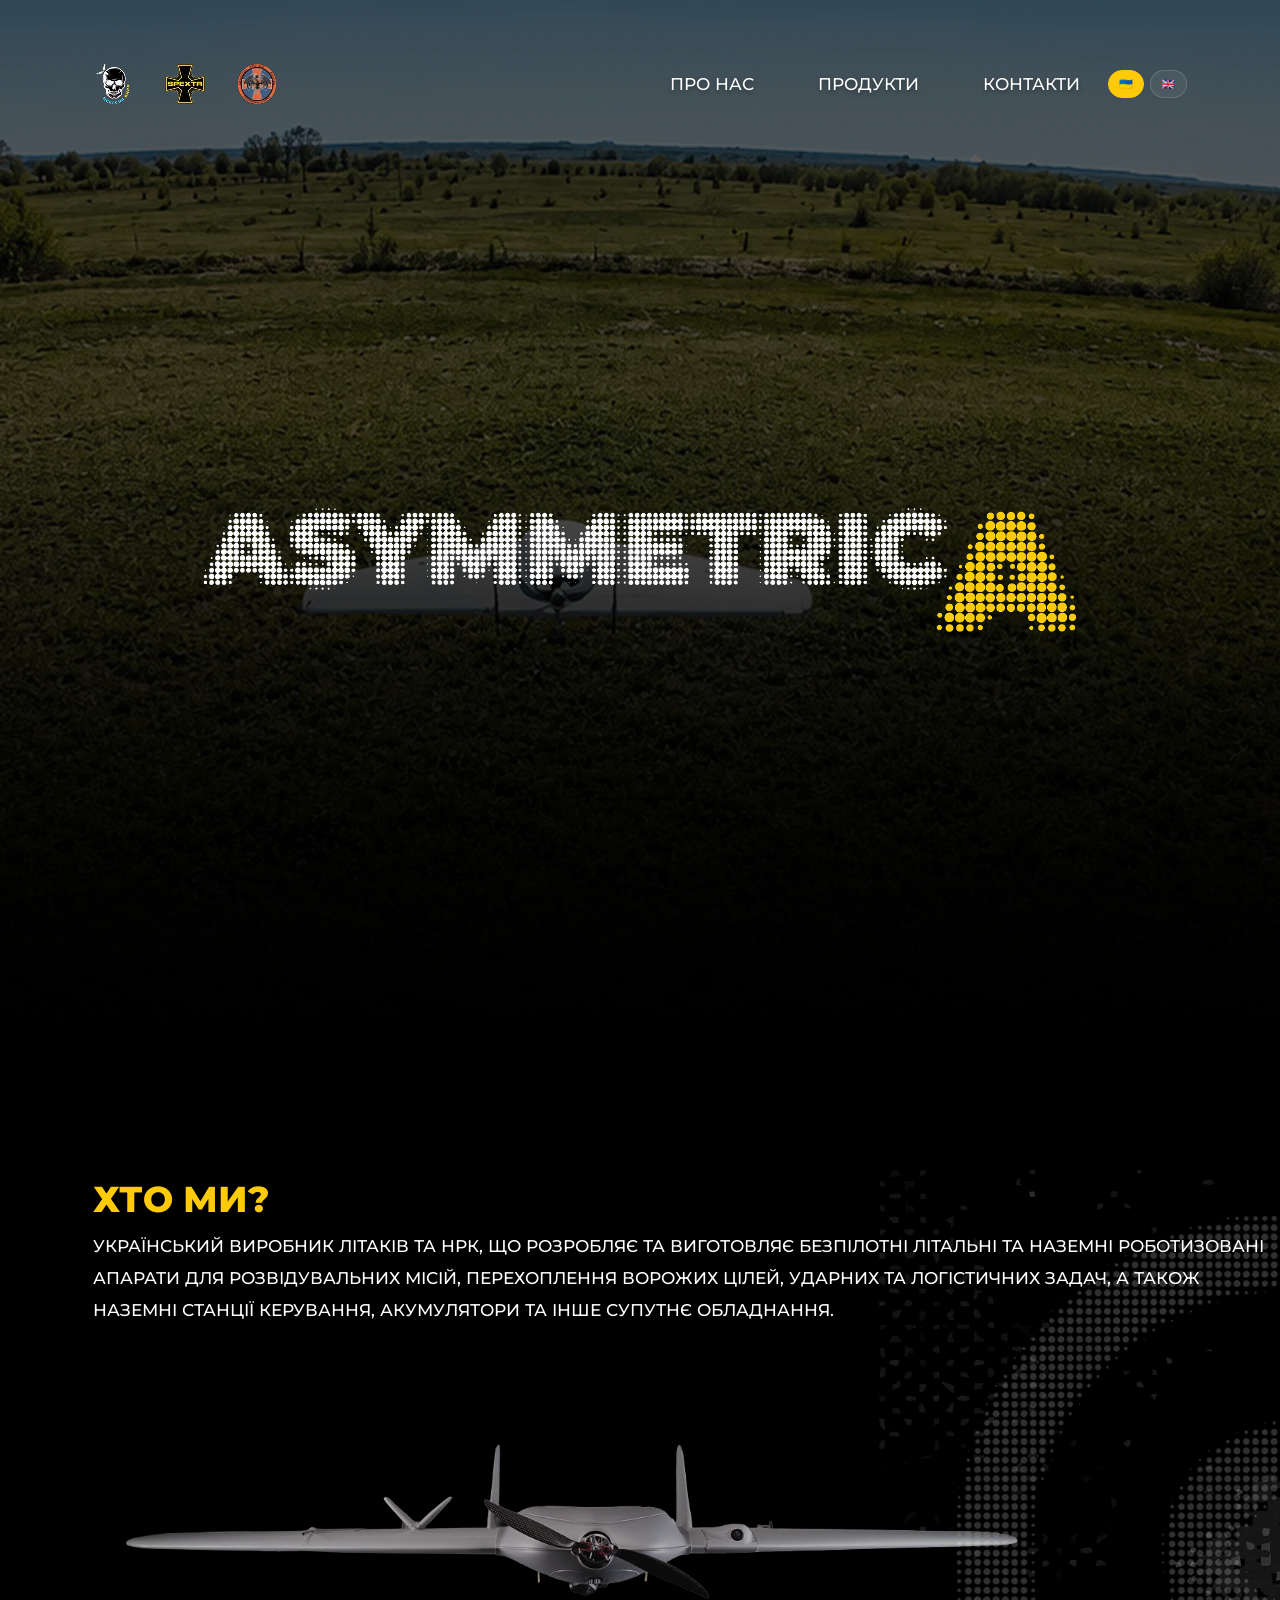
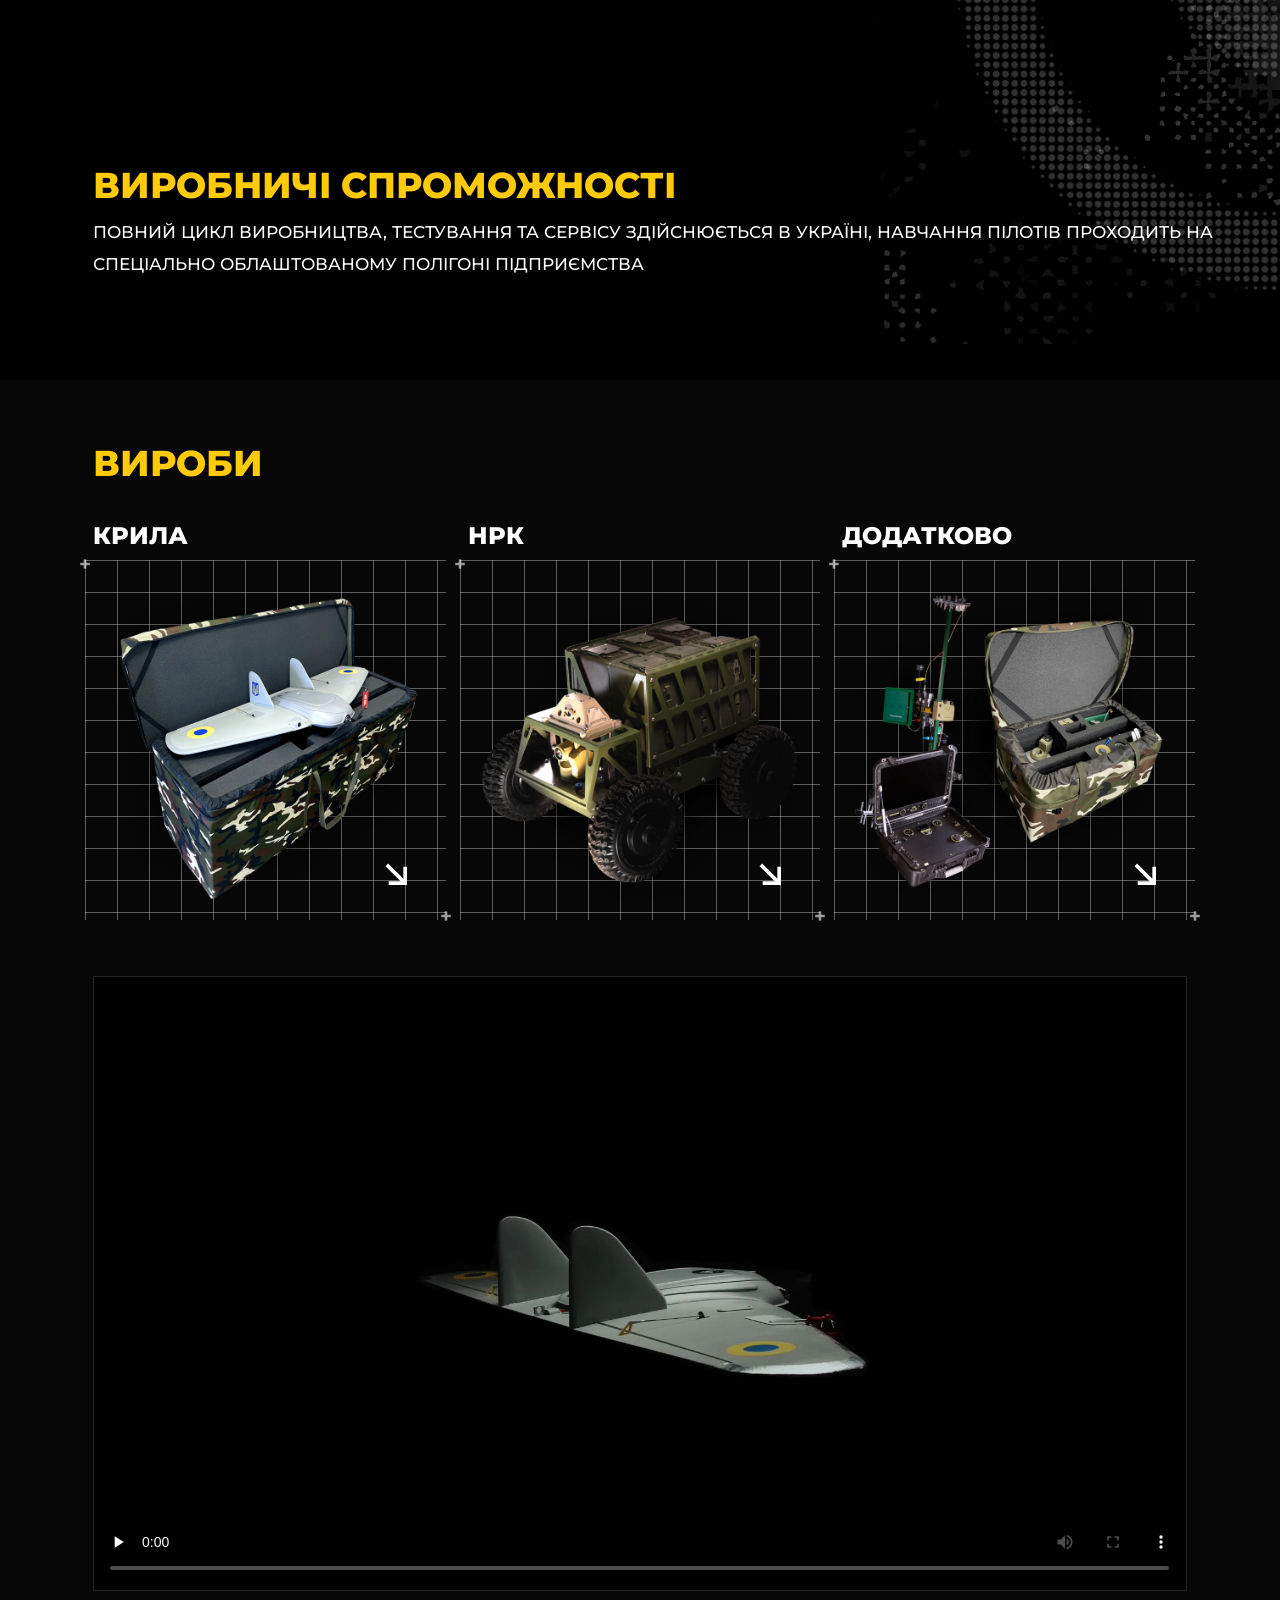
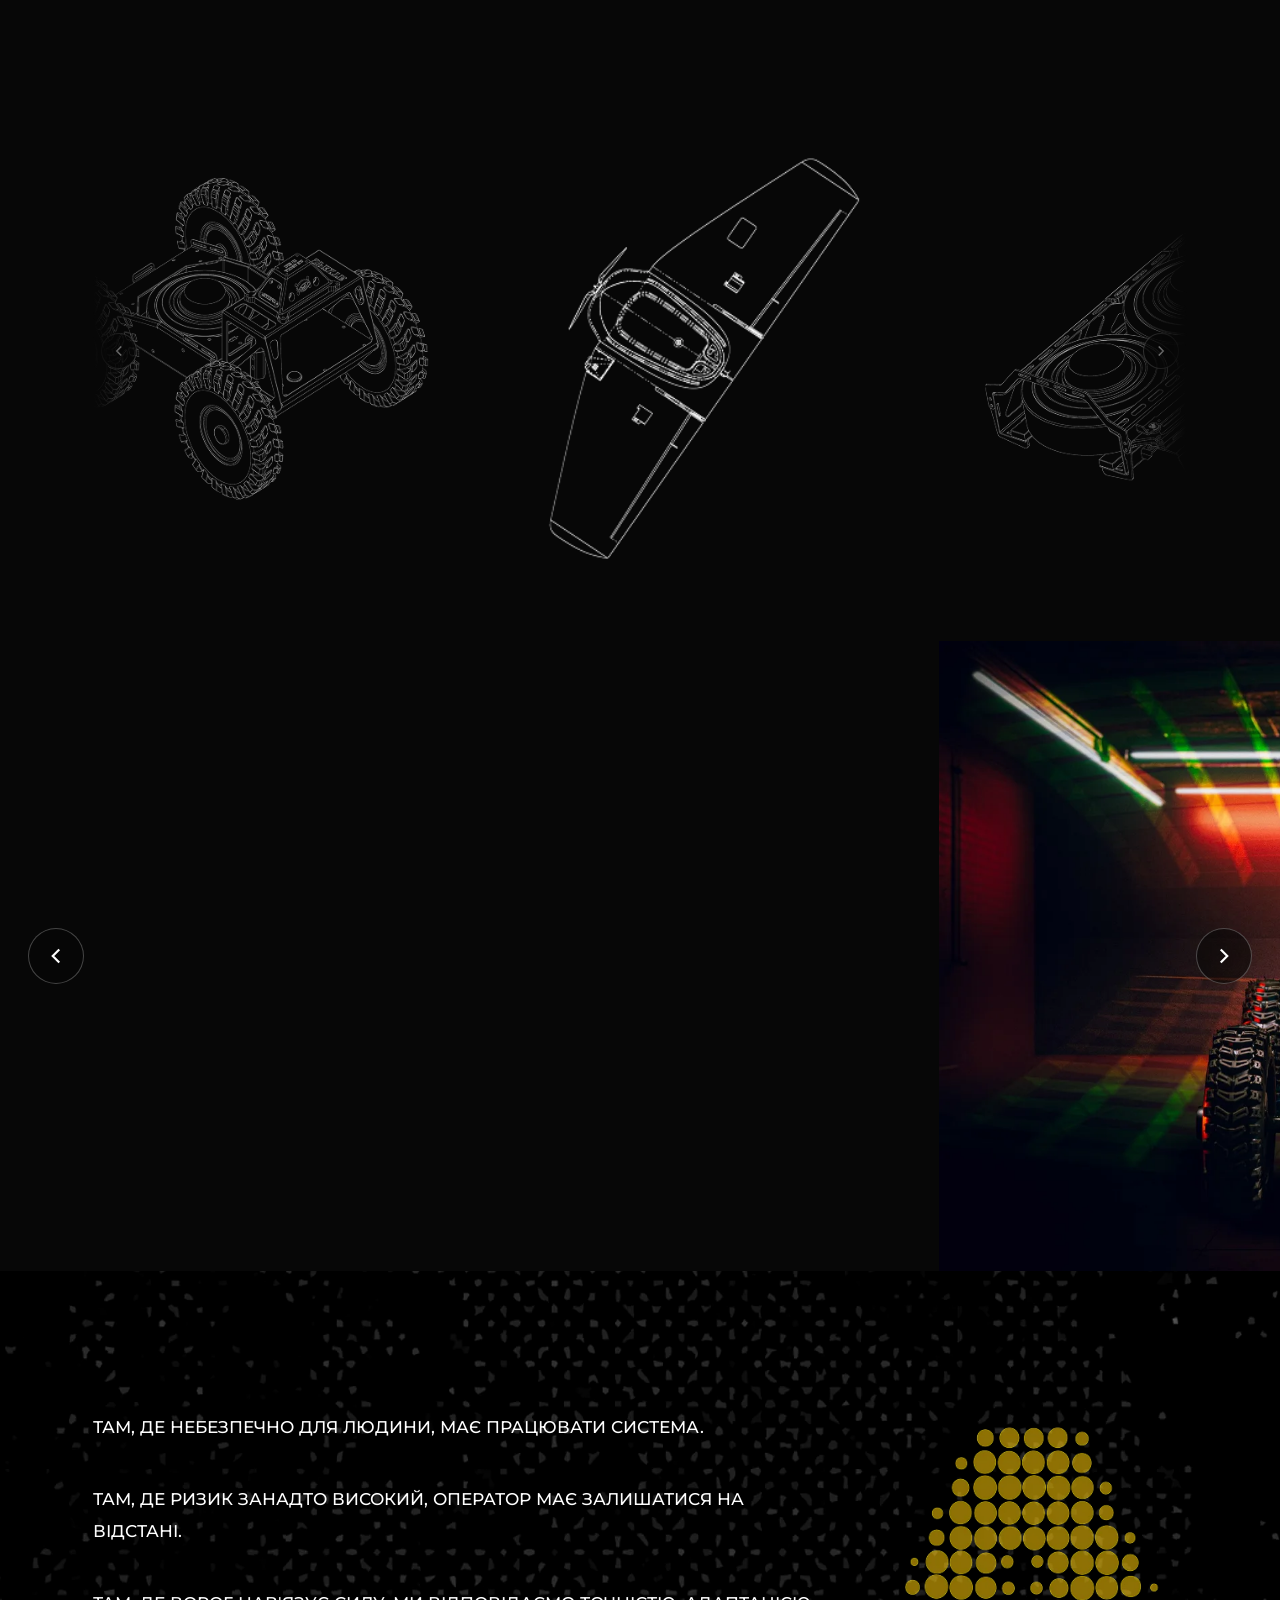
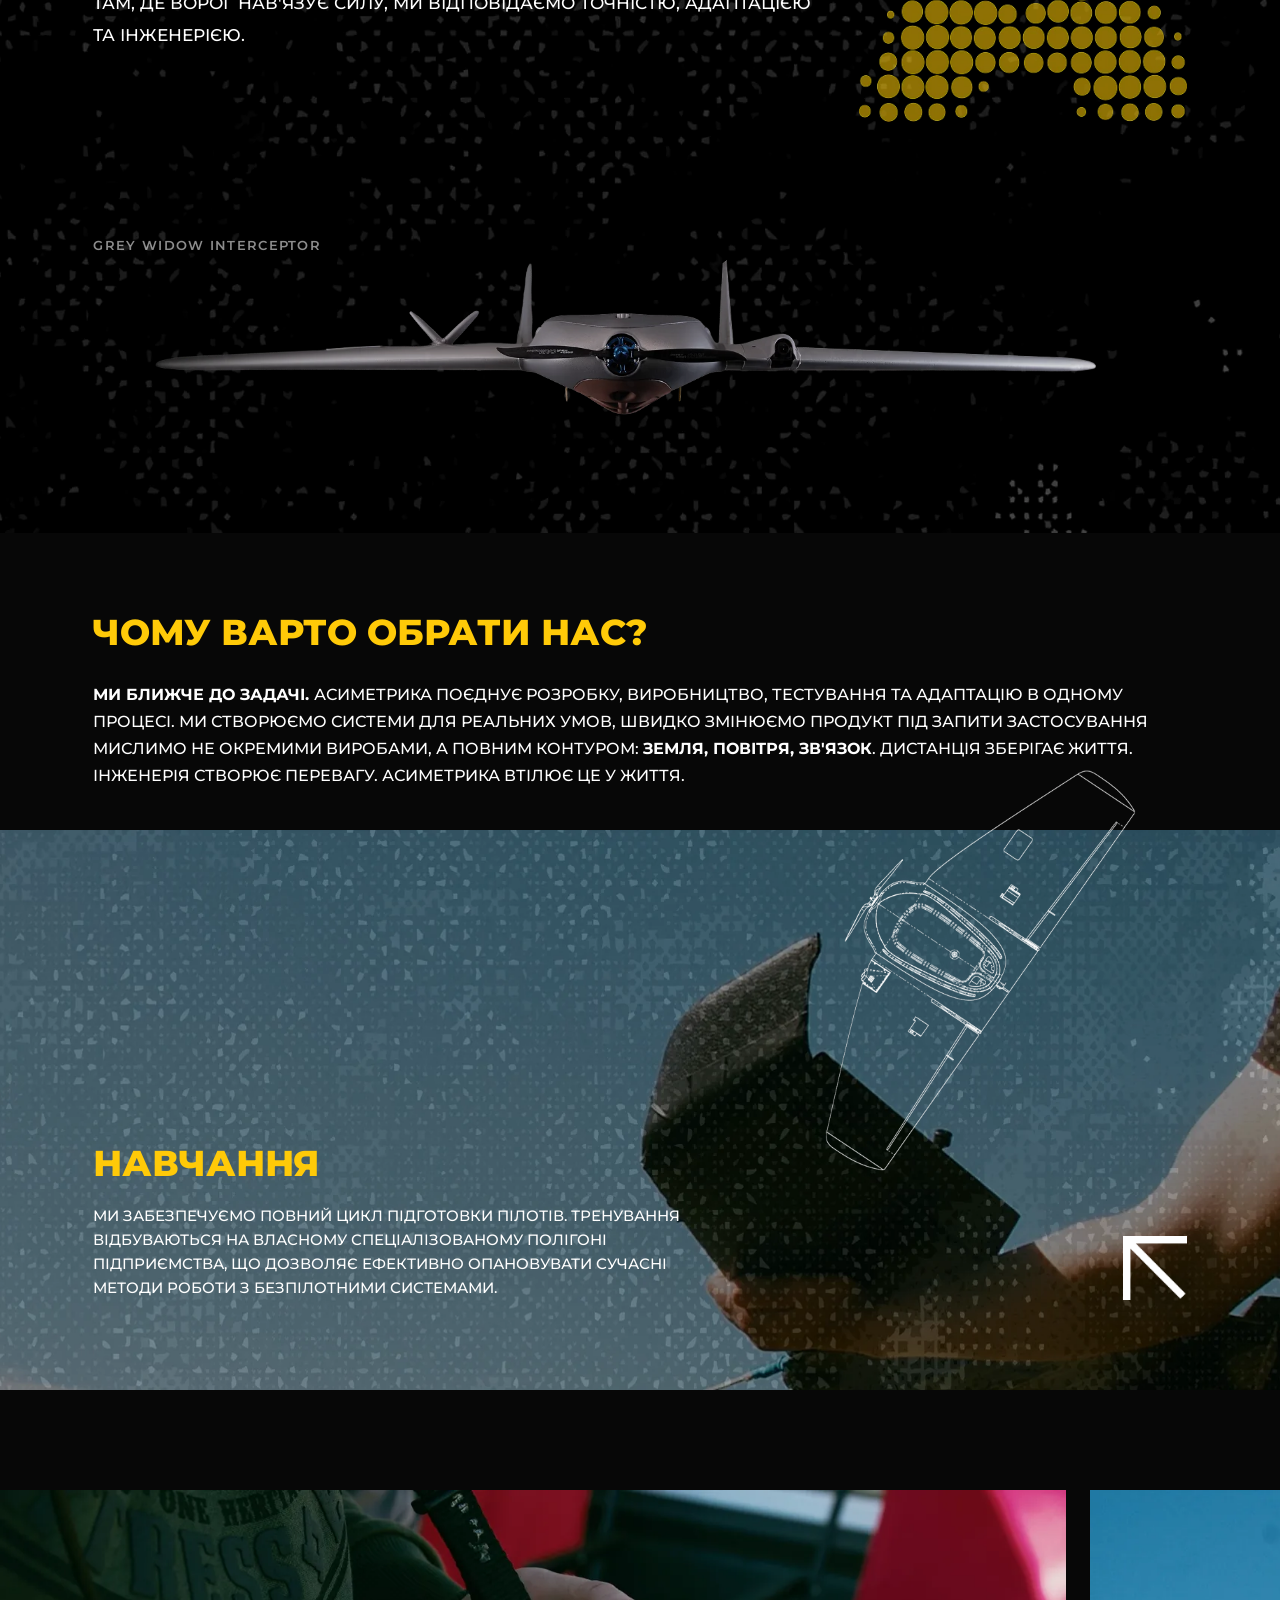
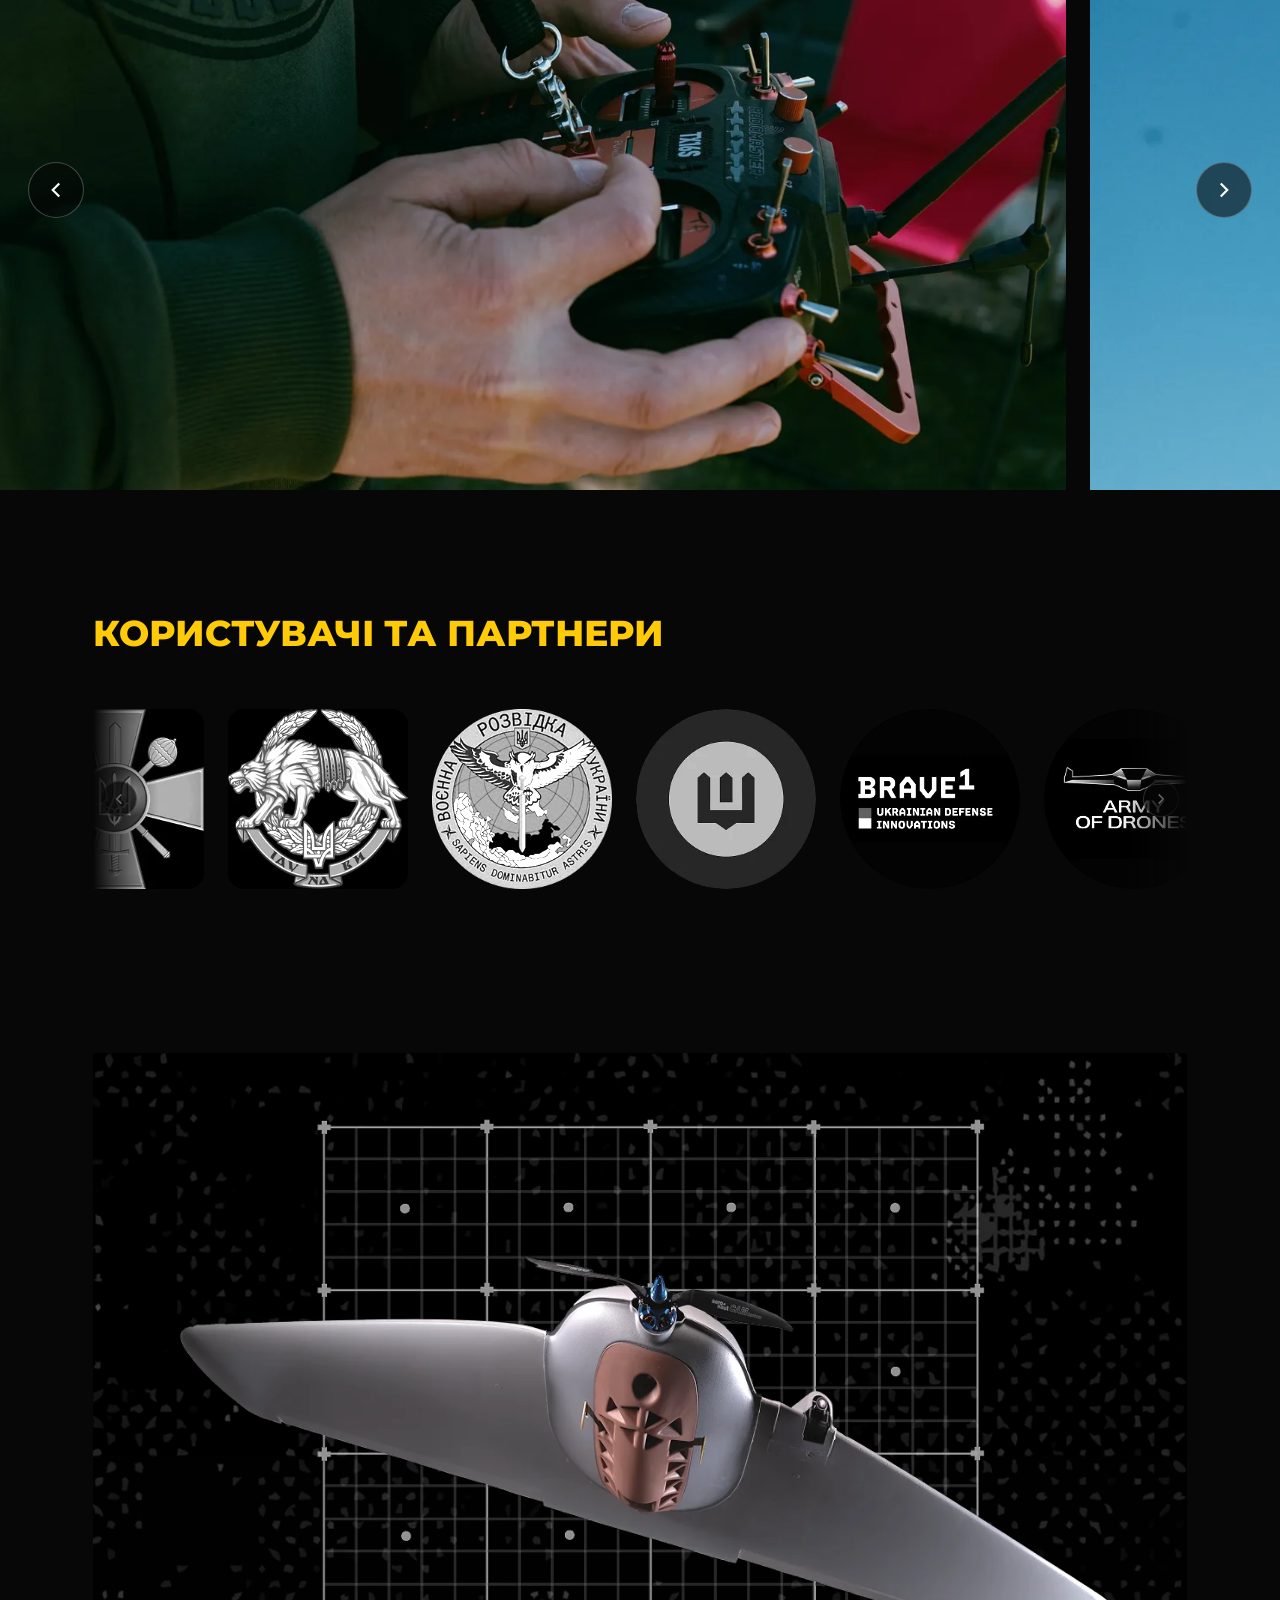
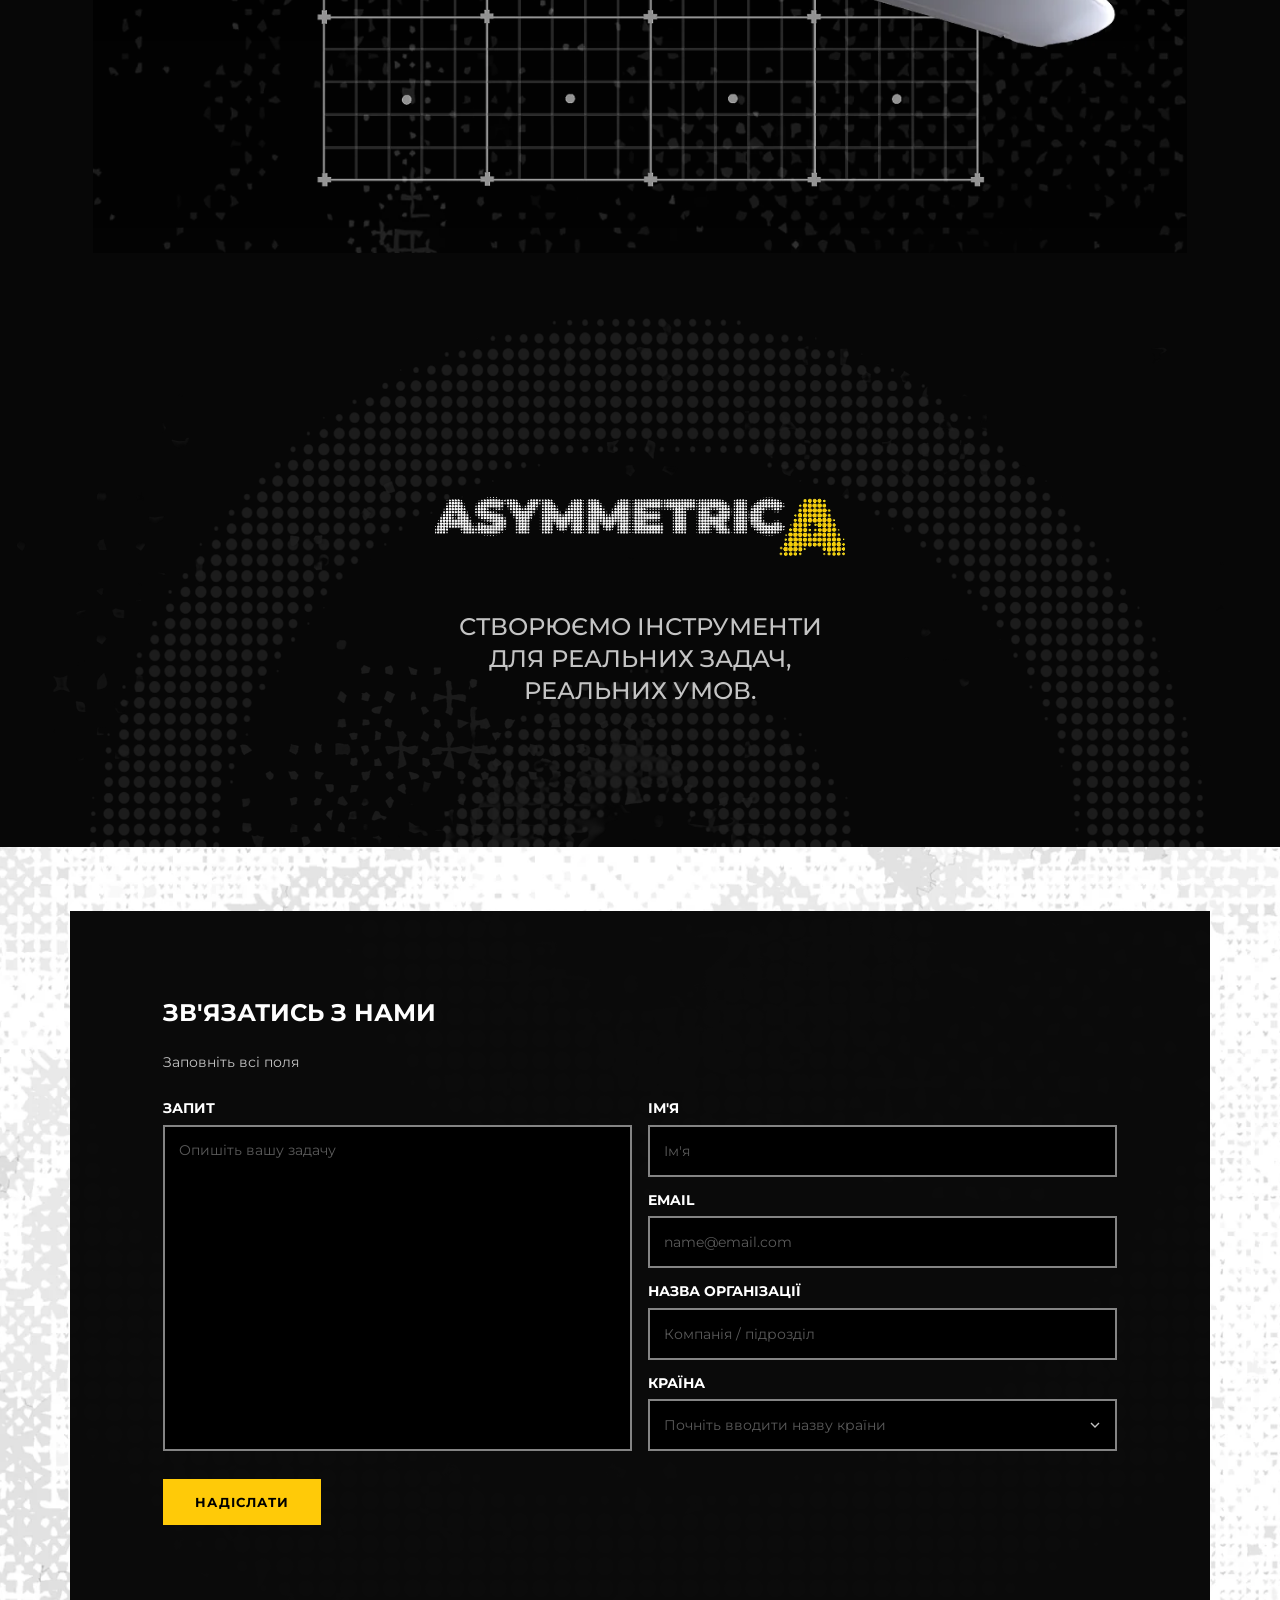
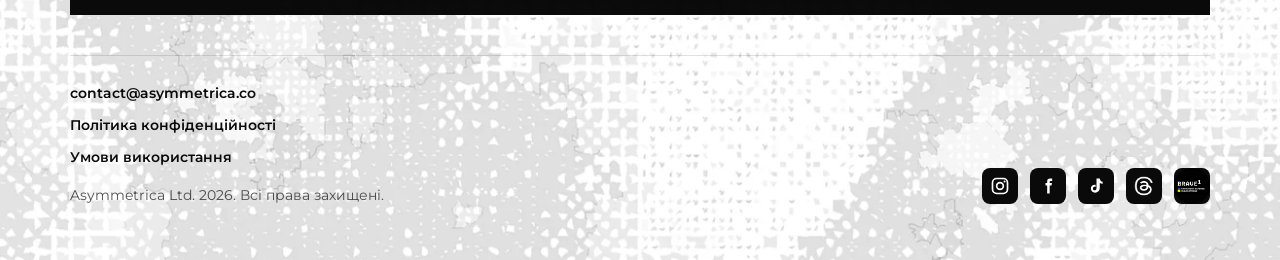
==== html/index.html @ 9567f74d "Add presentation video to homepage after Вироби block Same mechanism as the НРК/крила pages: a nativ" ====
<!DOCTYPE html>
<html lang="uk">
<head>
  <meta charset="utf-8" />
  <meta name="viewport" content="width=device-width, initial-scale=1" />
  <title data-en="ASYMMETRICA — Unmanned Systems for Real-World Missions">ASYMMETRICA — Безпілотні системи для реальних задач</title>
  <meta name="description" content="Український виробник літаків та НРК: безпілотні літальні та наземні роботизовані апарати для розвідки, перехоплення, ударних і логістичних задач." data-en="Ukrainian manufacturer of aircraft and UGVs: unmanned aerial and ground robotic systems for reconnaissance, interception, strike and logistics missions." />
  <link rel="preconnect" href="https://fonts.googleapis.com" />
  <link rel="preconnect" href="https://fonts.gstatic.com" crossorigin />
  <link href="https://fonts.googleapis.com/css2?family=Montserrat:wght@500;700;800&display=swap" rel="stylesheet" />
  <link rel="stylesheet" href="../css/asymmetrica.css?v=38" />
  <script>
    (function () {
      try {
        if (localStorage.getItem('spextr-lang') === 'en') {
          document.documentElement.classList.add('lang-en');
          document.documentElement.lang = 'en';
        }
      } catch (e) {}
    })();
  </script>
</head>
<body>
  <div class="site">

    <!-- ============ HERO ============ -->
    <section class="hero">
      <div class="hero__bg">
        <img src="../assets/hero-bg.webp" alt="" fetchpriority="high" />
        <video class="hero__bg-video js-hero-video" muted loop playsinline preload="none" aria-hidden="true"></video>
        <span class="hero__dim"></span>
        <span class="hero__fade"></span>
      </div>

      <header class="hero__topbar">
        <div class="brandbar">
          <a class="brandbar__link" href="https://www.instagram.com/nebesna_kara_/" target="_blank" rel="noopener noreferrer" aria-label="Nebesna Kara Instagram"><img class="brandbar__icon js-hover" src="../assets/header-icon-2.webp" alt="" /></a>
          <a class="brandbar__link" href="https://www.instagram.com/spextrobotix/" target="_blank" rel="noopener noreferrer" aria-label="SPEXTR Instagram"><img class="brandbar__icon js-hover" src="../assets/header-icon-3.webp" alt="" /></a>
          <img class="brandbar__icon js-hover" src="../assets/header-icon-1.webp" alt="" />
        </div>
        <div class="hero__nav-group">
          <nav class="menu" aria-label="Головна навігація" data-en-aria="Main navigation">
            <a class="js-nav" href="#about"><span data-lang="uk">ПРО НАС</span><span data-lang="en" hidden>ABOUT US</span></a>
            <a class="js-nav" href="#products"><span data-lang="uk">ПРОДУКТИ</span><span data-lang="en" hidden>PRODUCTS</span></a>
            <a class="js-nav" href="#contact"><span data-lang="uk">КОНТАКТИ</span><span data-lang="en" hidden>CONTACTS</span></a>
          </nav>
          <div class="lang-switch lang-switch--header js-lang-switch" role="group" aria-label="Мова сайту / Site language">
            <button type="button" class="lang-switch__btn js-lang-btn" data-lang-btn="uk" aria-pressed="true" aria-label="Українська">🇺🇦</button>
            <button type="button" class="lang-switch__btn js-lang-btn" data-lang-btn="en" aria-pressed="false" aria-label="English">🇬🇧</button>
          </div>
        </div>
        <button class="burger js-burger" type="button" aria-label="Меню" aria-expanded="false" aria-controls="mobile-menu">
          <span></span><span></span><span></span>
        </button>
      </header>

      <span class="menu-backdrop js-menu-backdrop"></span>
      <nav id="mobile-menu" class="mobile-menu js-mobile-menu" aria-label="Мобільна навігація">
        <button class="mobile-menu__close js-menu-close" type="button" aria-label="Закрити меню">
          <svg viewBox="0 0 24 24" fill="none" stroke="currentColor" stroke-width="2"><path d="M6 6l12 12M18 6L6 18" /></svg>
        </button>
        <div class="lang-switch lang-switch--mobile js-lang-switch" role="group" aria-label="Мова сайту / Site language">
          <button type="button" class="lang-switch__btn js-lang-btn" data-lang-btn="uk" aria-pressed="true" aria-label="Українська">🇺🇦</button>
          <button type="button" class="lang-switch__btn js-lang-btn" data-lang-btn="en" aria-pressed="false" aria-label="English">🇬🇧</button>
        </div>
        <a class="mobile-menu__link js-nav" href="#about"><span data-lang="uk">ПРО НАС</span><span data-lang="en" hidden>ABOUT US</span></a>
        <div class="mobile-menu__group">
          <a class="mobile-menu__link js-nav" href="#products"><span data-lang="uk">ПРОДУКТИ</span><span data-lang="en" hidden>PRODUCTS</span></a>
          <div class="mobile-menu__sub">
            <a class="mobile-menu__sublink" href="kryla.html"><span data-lang="uk">КРИЛА</span><span data-lang="en" hidden>WINGS</span></a>
            <a class="mobile-menu__sublink" href="k2.html"><span data-lang="uk">НРК</span><span data-lang="en" hidden>UGV</span></a>
            <a class="mobile-menu__sublink" href="gstation.html"><span data-lang="uk">ДОДАТКОВО</span><span data-lang="en" hidden>ADD-ONS</span></a>
          </div>
        </div>
        <a class="mobile-menu__link js-nav" href="#contact"><span data-lang="uk">КОНТАКТИ</span><span data-lang="en" hidden>CONTACTS</span></a>
      </nav>

      <div class="hero__center">
        <img class="hero__wordmark" src="../assets/hero-wordmark.webp" alt="ASYMMETRICA" />
      </div>

    </section>

    <!-- ============ INTRO ============ -->
    <section id="about" class="intro">
      <div class="intro__text reveal">
        <div class="intro__block">
          <h1 class="intro__heading"><span data-lang="uk">Хто ми?</span><span data-lang="en" hidden>Who we are</span></h1>
          <p><span data-lang="uk">УКРАЇНСЬКИЙ ВИРОБНИК ЛІТАКІВ ТА НРК, ЩО РОЗРОБЛЯЄ ТА ВИГОТОВЛЯЄ БЕЗПІЛОТНІ ЛІТАЛЬНІ ТА НАЗЕМНІ РОБОТИЗОВАНІ АПАРАТИ ДЛЯ РОЗВІДУВАЛЬНИХ МІСІЙ, ПЕРЕХОПЛЕННЯ ВОРОЖИХ ЦІЛЕЙ, УДАРНИХ ТА ЛОГІСТИЧНИХ ЗАДАЧ, А ТАКОЖ НАЗЕМНІ СТАНЦІЇ КЕРУВАННЯ, АКУМУЛЯТОРИ ТА ІНШЕ СУПУТНЄ ОБЛАДНАННЯ.</span><span data-lang="en" hidden>A UKRAINIAN MANUFACTURER OF AIRCRAFT AND UGVs, DEVELOPING AND BUILDING UNMANNED AERIAL AND GROUND ROBOTIC SYSTEMS FOR RECONNAISSANCE MISSIONS, INTERCEPTING ENEMY TARGETS, STRIKE AND LOGISTICS TASKS, AS WELL AS GROUND CONTROL STATIONS, BATTERIES AND OTHER SUPPORTING EQUIPMENT.</span></p>
        </div>
        <div class="intro__block">
          <h2 class="intro__heading"><span data-lang="uk">Виробничі спроможності</span><span data-lang="en" hidden>Manufacturing capabilities</span></h2>
          <p><span data-lang="uk">ПОВНИЙ ЦИКЛ ВИРОБНИЦТВА, ТЕСТУВАННЯ ТА СЕРВІСУ ЗДІЙСНЮЄТЬСЯ В УКРАЇНІ, НАВЧАННЯ ПІЛОТІВ ПРОХОДИТЬ НА СПЕЦІАЛЬНО ОБЛАШТОВАНОМУ ПОЛІГОНІ ПІДПРИЄМСТВА</span><span data-lang="en" hidden>THE FULL CYCLE OF PRODUCTION, TESTING AND SERVICE TAKES PLACE IN UKRAINE; PILOT TRAINING IS CONDUCTED AT THE COMPANY'S OWN SPECIALIZED TRAINING GROUND</span></p>
        </div>
      </div>
      <img class="intro__scene" src="../assets/intro-bg.webp" alt="" loading="lazy" decoding="async" />
      <img class="intro__uav" src="../assets/intro-uav.webp" alt="Asymmetrica UAV" loading="lazy" decoding="async" />
    </section>

    <!-- ============ PRODUCTS ============ -->
    <section id="products" class="products">
      <h2 class="section-title products__title"><span data-lang="uk">Вироби</span><span data-lang="en" hidden>Products</span></h2>
      <div class="products__grid reveal js-products-grid">
        <a class="card card--link" href="kryla.html">
          <div class="card__popup">
            <p><span data-lang="uk">ЛІНІЙКА КРИЛ SPEXTR ОБ'ЄДНУЄ БЕЗПІЛОТНІ ЛІТАЛЬНІ АПАРАТИ ДЛЯ РОЗВІДКИ, КОРИГУВАННЯ ВОГНЮ, ПЕРЕХОПЛЕННЯ ВОРОЖИХ БПЛА ТА УДАРНИХ МІСІЙ.</span><span data-lang="en" hidden>THE SPEXTR WING LINE COMBINES UNMANNED AIRCRAFT FOR RECONNAISSANCE, FIRE CORRECTION, INTERCEPTION OF ENEMY UAVS AND STRIKE MISSIONS.</span></p>
          </div>
          <h2 class="card__title"><span data-lang="uk">КРИЛА</span><span data-lang="en" hidden>WINGS</span></h2>
          <div class="card__media-wrap">
            <span class="card__grid card__grid--base" aria-hidden="true"></span>
            <span class="card__grid card__grid--hover" aria-hidden="true"></span>
            <div class="card__media">
              <img src="../assets/product-kryla.webp" alt="КРИЛА" data-en-alt="WINGS" loading="lazy" decoding="async" />
              <svg class="card__arrow" viewBox="0 0 24 24" fill="none" stroke="currentColor" stroke-width="2"><path d="M7 7l10 10" /><path d="M17 8v9h-9" /></svg>
            </div>
          </div>
        </a>
        <a class="card card--link" href="k2.html">
          <div class="card__popup">
            <p><span data-lang="uk">МУЛЬТИФУНКЦІОНАЛЬНИЙ НАЗЕМНИЙ РОБОТИЗОВАНИЙ КОМПЛЕКС З УНІКАЛЬНИМИ ПОЗАШЛЯХОВИМИ МОЖЛИВОСТЯМИ ДЛЯ ЛОГІСТИКИ, РОЗВІДКИ, МІНУВАННЯ ТА МІСІЙ «КАМІКАДЗЕ».</span><span data-lang="en" hidden>A MULTIFUNCTIONAL GROUND ROBOTIC COMPLEX WITH UNIQUE OFF-ROAD CAPABILITIES FOR LOGISTICS, RECONNAISSANCE, MINING AND KAMIKAZE MISSIONS.</span></p>
          </div>
          <h2 class="card__title"><span data-lang="uk">НРК</span><span data-lang="en" hidden>UGV</span></h2>
          <div class="card__media-wrap">
            <span class="card__grid card__grid--base" aria-hidden="true"></span>
            <span class="card__grid card__grid--hover" aria-hidden="true"></span>
            <div class="card__media">
              <img src="../assets/product-nrk.webp" alt="НРК" data-en-alt="UGV" loading="lazy" decoding="async" />
              <svg class="card__arrow" viewBox="0 0 24 24" fill="none" stroke="currentColor" stroke-width="2"><path d="M7 7l10 10" /><path d="M17 8v9h-9" /></svg>
            </div>
          </div>
        </a>
        <a class="card card--link" href="gstation.html">
          <div class="card__popup">
            <p><span data-lang="uk">СИСТЕМА, ЩО РОЗШИРЮЄ МОЖЛИВОСТІ БПЛА: КЕРУВАННЯ, ПЕРЕДАЧА КОМАНД, ПРИЙОМ ВІДЕО Й ТЕЛЕМЕТРІЇ ТА ЗБІЛЬШЕННЯ РОБОЧОЇ ДИСТАНЦІЇ В СКЛАДНИХ УМОВАХ.</span><span data-lang="en" hidden>A SYSTEM THAT EXTENDS UAV CAPABILITIES: CONTROL, COMMAND TRANSMISSION, VIDEO AND TELEMETRY RECEPTION, AND EXTENDED OPERATING RANGE IN HARSH CONDITIONS.</span></p>
          </div>
          <h2 class="card__title"><span data-lang="uk">ДОДАТКОВО</span><span data-lang="en" hidden>ADD-ONS</span></h2>
          <div class="card__media-wrap">
            <span class="card__grid card__grid--base" aria-hidden="true"></span>
            <span class="card__grid card__grid--hover" aria-hidden="true"></span>
            <div class="card__media">
              <img src="../assets/product-dodatkovo.webp" alt="ДОДАТКОВО" data-en-alt="ADD-ONS" loading="lazy" decoding="async" />
              <svg class="card__arrow" viewBox="0 0 24 24" fill="none" stroke="currentColor" stroke-width="2"><path d="M7 7l10 10" /><path d="M17 8v9h-9" /></svg>
            </div>
          </div>
        </a>
      </div>
    </section>

    <!-- ============ PRESENTATION VIDEO ============ -->
    <section class="home-video-section">
      <div class="home-video">
        <video controls preload="none" poster="../assets/home-video-poster.webp" playsinline>
          <source src="../assets/home-video.mp4" type="video/mp4" />
        </video>
      </div>
    </section>

    <!-- ============ UGV WIREFRAMES ============ -->
    <section class="schemes reveal">
      <div class="schemes__row">
        <div class="schemes__track" data-role="track">
          <img class="js-hover" src="../assets/ugv-scheme-1.webp" alt="НРК схема 1" data-en-alt="UGV scheme 1" loading="lazy" decoding="async" />
          <img class="js-hover" src="../assets/hero-badge-1.webp" alt="Схема літального апарату 1" data-en-alt="Aircraft scheme 1" loading="lazy" decoding="async" />
          <img class="js-hover" src="../assets/ugv-scheme-2.webp" alt="НРК схема 2" data-en-alt="UGV scheme 2" loading="lazy" decoding="async" />
          <img class="js-hover" src="../assets/hero-badge-2.webp" alt="Схема літального апарату 2" data-en-alt="Aircraft scheme 2" loading="lazy" decoding="async" />
          <img class="js-hover" src="../assets/ugv-scheme-3.webp" alt="НРК схема 3" data-en-alt="UGV scheme 3" loading="lazy" decoding="async" />
          <img class="js-hover" src="../assets/hero-badge-3.webp" alt="Схема літального апарату 3" data-en-alt="Aircraft scheme 3" loading="lazy" decoding="async" />
          <img class="js-hover" src="../assets/ugv-scheme-1.webp" alt="" loading="lazy" decoding="async" aria-hidden="true" />
          <img class="js-hover" src="../assets/hero-badge-1.webp" alt="" loading="lazy" decoding="async" aria-hidden="true" />
          <img class="js-hover" src="../assets/ugv-scheme-2.webp" alt="" loading="lazy" decoding="async" aria-hidden="true" />
          <img class="js-hover" src="../assets/hero-badge-2.webp" alt="" loading="lazy" decoding="async" aria-hidden="true" />
          <img class="js-hover" src="../assets/ugv-scheme-3.webp" alt="" loading="lazy" decoding="async" aria-hidden="true" />
          <img class="js-hover" src="../assets/hero-badge-3.webp" alt="" loading="lazy" decoding="async" aria-hidden="true" />
        </div>
        <button class="ticker-nav ticker-nav--prev js-ticker-prev" type="button" aria-label="Попереднє зображення" data-en-aria="Previous image">
          <svg viewBox="0 0 24 24" fill="none" stroke="currentColor" stroke-width="2"><path d="M15 6l-6 6 6 6" /></svg>
        </button>
        <button class="ticker-nav ticker-nav--next js-ticker-next" type="button" aria-label="Наступне зображення" data-en-aria="Next image">
          <svg viewBox="0 0 24 24" fill="none" stroke="currentColor" stroke-width="2"><path d="M9 6l6 6-6 6" /></svg>
        </button>
      </div>
    </section>

    <!-- ============ PANORAMA CAROUSEL ============ -->
    <section class="marquee js-drag" data-track="pano">
      <div class="marquee__track" data-role="track">
        <!-- track content injected by script.js -->
      </div>
      <button class="marquee__nav marquee__nav--prev js-marquee-prev" type="button" aria-label="Попередній слайд" data-en-aria="Previous slide">
        <svg viewBox="0 0 24 24" fill="none" stroke="currentColor" stroke-width="2"><path d="M15 6l-6 6 6 6" /></svg>
      </button>
      <button class="marquee__nav marquee__nav--next js-marquee-next" type="button" aria-label="Наступний слайд" data-en-aria="Next slide">
        <svg viewBox="0 0 24 24" fill="none" stroke="currentColor" stroke-width="2"><path d="M9 6l6 6-6 6" /></svg>
      </button>
    </section>

    <!-- ============ MANIFESTO ============ -->
    <section class="manifesto">
      <img class="manifesto__bg" src="../assets/manifesto-bg.webp" alt="" loading="lazy" decoding="async" />
      <div class="manifesto__row reveal">
        <div class="manifesto__lines">
          <p><span data-lang="uk">ТАМ, ДЕ НЕБЕЗПЕЧНО ДЛЯ ЛЮДИНИ, МАЄ ПРАЦЮВАТИ СИСТЕМА.</span><span data-lang="en" hidden>WHERE IT'S DANGEROUS FOR A HUMAN, A SYSTEM MUST WORK.</span></p>
          <p><span data-lang="uk">ТАМ, ДЕ РИЗИК ЗАНАДТО ВИСОКИЙ, ОПЕРАТОР МАЄ ЗАЛИШАТИСЯ НА ВІДСТАНІ.</span><span data-lang="en" hidden>WHERE THE RISK IS TOO HIGH, THE OPERATOR MUST STAY AT A DISTANCE.</span></p>
          <p><span data-lang="uk">ТАМ, ДЕ ВОРОГ НАВ'ЯЗУЄ СИЛУ, МИ ВІДПОВІДАЄМО ТОЧНІСТЮ, АДАПТАЦІЄЮ ТА ІНЖЕНЕРІЄЮ.</span><span data-lang="en" hidden>WHERE THE ENEMY IMPOSES FORCE, WE RESPOND WITH PRECISION, ADAPTATION AND ENGINEERING.</span></p>
        </div>
        <img class="manifesto__icon" src="../assets/manifesto-icon.webp" alt="" loading="lazy" decoding="async" />
      </div>
      <div class="manifesto__uav-wrap">
        <span class="manifesto__uav-label">Grey Widow Interceptor</span>
        <img class="manifesto__uav" src="../assets/manifesto-uav.webp" alt="Grey Widow Interceptor" loading="lazy" decoding="async" />
      </div>
    </section>

    <!-- ============ WHY US + TRAINING ============ -->
    <section class="why">
      <div class="why__intro reveal">
        <h2 class="why__title"><span data-lang="uk">ЧОМУ ВАРТО ОБРАТИ НАС?</span><span data-lang="en" hidden>WHY CHOOSE US?</span></h2>
        <p class="why__body">
          <span data-lang="uk"><b>МИ БЛИЖЧЕ ДО ЗАДАЧІ. </b>АСИМЕТРИКА ПОЄДНУЄ РОЗРОБКУ, ВИРОБНИЦТВО, ТЕСТУВАННЯ ТА АДАПТАЦІЮ В ОДНОМУ ПРОЦЕСІ. МИ СТВОРЮЄМО СИСТЕМИ ДЛЯ РЕАЛЬНИХ УМОВ, ШВИДКО ЗМІНЮЄМО ПРОДУКТ ПІД ЗАПИТИ ЗАСТОСУВАННЯ МИСЛИМО НЕ ОКРЕМИМИ ВИРОБАМИ, А ПОВНИМ КОНТУРОМ: <b>ЗЕМЛЯ, ПОВІТРЯ, ЗВ'ЯЗОК</b>. ДИСТАНЦІЯ ЗБЕРІГАЄ ЖИТТЯ. ІНЖЕНЕРІЯ СТВОРЮЄ ПЕРЕВАГУ. АСИМЕТРИКА ВТІЛЮЄ ЦЕ У ЖИТТЯ.</span><span data-lang="en" hidden><b>WE'RE CLOSER TO THE MISSION. </b>ASYMMETRICA COMBINES DEVELOPMENT, PRODUCTION, TESTING AND ADAPTATION IN ONE PROCESS. WE BUILD SYSTEMS FOR REAL CONDITIONS AND QUICKLY ADAPT THE PRODUCT TO THE MISSION AT HAND. WE THINK NOT IN TERMS OF INDIVIDUAL PRODUCTS, BUT AS A FULL LOOP: <b>LAND, AIR, COMMUNICATIONS</b>. DISTANCE SAVES LIVES. ENGINEERING CREATES THE ADVANTAGE. ASYMMETRICA MAKES IT REAL.</span>
        </p>
        <img class="why__icon" src="../assets/why-icon.webp" alt="" loading="lazy" decoding="async" />
      </div>
      <div class="training reveal">
        <img class="training__bg" src="../assets/training-bg.webp" alt="" loading="lazy" decoding="async" />
        <div class="training__text">
          <h2 class="training__title"><span data-lang="uk">НАВЧАННЯ</span><span data-lang="en" hidden>TRAINING</span></h2>
          <p><span data-lang="uk">МИ ЗАБЕЗПЕЧУЄМО ПОВНИЙ ЦИКЛ ПІДГОТОВКИ ПІЛОТІВ. ТРЕНУВАННЯ ВІДБУВАЮТЬСЯ НА ВЛАСНОМУ СПЕЦІАЛІЗОВАНОМУ ПОЛІГОНІ ПІДПРИЄМСТВА, ЩО ДОЗВОЛЯЄ ЕФЕКТИВНО ОПАНОВУВАТИ СУЧАСНІ МЕТОДИ РОБОТИ З БЕЗПІЛОТНИМИ СИСТЕМАМИ.</span><span data-lang="en" hidden>WE PROVIDE A FULL CYCLE OF PILOT TRAINING. TRAINING TAKES PLACE AT THE COMPANY'S OWN SPECIALIZED TRAINING GROUND, ALLOWING PILOTS TO EFFECTIVELY MASTER MODERN METHODS OF WORKING WITH UNMANNED SYSTEMS.</span></p>
        </div>
        <img class="training__badge" src="../assets/training-badge.webp" alt="" loading="lazy" decoding="async" />
      </div>
    </section>

    <!-- ============ GRID CAROUSEL ============ -->
    <section class="marquee marquee--grid js-drag" data-track="grid">
      <div class="marquee__track" data-role="track">
        <!-- track content injected by script.js -->
      </div>
      <button class="marquee__nav marquee__nav--prev js-marquee-prev" type="button" aria-label="Попередній слайд" data-en-aria="Previous slide">
        <svg viewBox="0 0 24 24" fill="none" stroke="currentColor" stroke-width="2"><path d="M15 6l-6 6 6 6" /></svg>
      </button>
      <button class="marquee__nav marquee__nav--next js-marquee-next" type="button" aria-label="Наступний слайд" data-en-aria="Next slide">
        <svg viewBox="0 0 24 24" fill="none" stroke="currentColor" stroke-width="2"><path d="M9 6l6 6-6 6" /></svg>
      </button>
    </section>

    <!-- ============ PARTNERS ============ -->
    <section class="partners">
      <h2 class="section-title"><span data-lang="uk">КОРИСТУВАЧІ ТА ПАРТНЕРИ</span><span data-lang="en" hidden>USERS &amp; PARTNERS</span></h2>
      <div class="partners__row reveal">
        <div class="partners__track" data-role="track">
          <a class="partner" href="https://www.zsu.gov.ua/" target="_blank" rel="noopener noreferrer"><img src="../assets/partner-zsu.webp" alt="ЗСУ" data-en-alt="Armed Forces of Ukraine" loading="lazy" decoding="async" /></a>
          <a class="partner" href="https://gur.gov.ua/" target="_blank" rel="noopener noreferrer"><img src="../assets/partner-gur.webp" alt="ГУР" data-en-alt="Defence Intelligence of Ukraine (GUR)" loading="lazy" decoding="async" /></a>
          <a class="partner" href="https://gur.gov.ua/" target="_blank" rel="noopener noreferrer"><img src="../assets/partner-rozvidka.webp" alt="Військова розвідка України" data-en-alt="Military Intelligence of Ukraine" loading="lazy" decoding="async" /></a>
          <a class="partner partner--round" href="https://army.gov.ua/" target="_blank" rel="noopener noreferrer"><img src="../assets/partner-syly-oborony.webp" alt="Сили оборони" data-en-alt="Defense Forces of Ukraine" loading="lazy" decoding="async" /></a>
          <a class="partner partner--round" href="https://brave1.gov.ua/" target="_blank" rel="noopener noreferrer"><img src="../assets/partner-brave1.webp" alt="BRAVE1" loading="lazy" decoding="async" /></a>
          <a class="partner partner--round" href="https://u24.gov.ua/uk/dronation" target="_blank" rel="noopener noreferrer"><img src="../assets/partner-army-of-drones.webp" alt="Army of Drones" loading="lazy" decoding="async" /></a>
          <a class="partner" href="https://www.zsu.gov.ua/" target="_blank" rel="noopener noreferrer" aria-hidden="true" tabindex="-1"><img src="../assets/partner-zsu.webp" alt="" loading="lazy" decoding="async" /></a>
          <a class="partner" href="https://gur.gov.ua/" target="_blank" rel="noopener noreferrer" aria-hidden="true" tabindex="-1"><img src="../assets/partner-gur.webp" alt="" loading="lazy" decoding="async" /></a>
          <a class="partner" href="https://gur.gov.ua/" target="_blank" rel="noopener noreferrer" aria-hidden="true" tabindex="-1"><img src="../assets/partner-rozvidka.webp" alt="" loading="lazy" decoding="async" /></a>
          <a class="partner partner--round" href="https://army.gov.ua/" target="_blank" rel="noopener noreferrer" aria-hidden="true" tabindex="-1"><img src="../assets/partner-syly-oborony.webp" alt="" loading="lazy" decoding="async" /></a>
          <a class="partner partner--round" href="https://brave1.gov.ua/" target="_blank" rel="noopener noreferrer" aria-hidden="true" tabindex="-1"><img src="../assets/partner-brave1.webp" alt="" loading="lazy" decoding="async" /></a>
          <a class="partner partner--round" href="https://u24.gov.ua/uk/dronation" target="_blank" rel="noopener noreferrer" aria-hidden="true" tabindex="-1"><img src="../assets/partner-army-of-drones.webp" alt="" loading="lazy" decoding="async" /></a>
        </div>
        <button class="ticker-nav ticker-nav--prev js-ticker-prev" type="button" aria-label="Попередній партнер" data-en-aria="Previous partner">
          <svg viewBox="0 0 24 24" fill="none" stroke="currentColor" stroke-width="2"><path d="M15 6l-6 6 6 6" /></svg>
        </button>
        <button class="ticker-nav ticker-nav--next js-ticker-next" type="button" aria-label="Наступний партнер" data-en-aria="Next partner">
          <svg viewBox="0 0 24 24" fill="none" stroke="currentColor" stroke-width="2"><path d="M9 6l6 6-6 6" /></svg>
        </button>
      </div>
    </section>

    <!-- ============ FULL IMAGE ============ -->
    <section class="showcase">
      <img class="showcase__img reveal" src="../assets/showcase-drone.webp" alt="Дрон-камікадзе на схематичній сітці" data-en-alt="Kamikaze drone on a schematic grid" loading="lazy" decoding="async" />
    </section>

    <!-- ============ FOOTER MANIFESTO ============ -->
    <section class="credo reveal">
      <img class="credo__bg" src="../assets/footer-bg.webp" alt="" loading="lazy" decoding="async" />
      <img class="credo__wordmark" src="../assets/footer-wordmark.webp" alt="ASYMMETRICA" loading="lazy" decoding="async" />
      <p class="credo__line"><span data-lang="uk">СТВОРЮЄМО ІНСТРУМЕНТИ ДЛЯ РЕАЛЬНИХ ЗАДАЧ, РЕАЛЬНИХ УМОВ.</span><span data-lang="en" hidden>WE BUILD TOOLS FOR REAL TASKS, REAL CONDITIONS.</span></p>
    </section>

    <!-- ============ CONTACT + FOOTER ============ -->
    <section id="contact" class="contact">
      <img class="contact__bg" src="../assets/contact-bg.webp" alt="" loading="lazy" decoding="async" />

      <div class="contact__panel reveal">
        <img class="contact__panel-bg" src="../assets/contact-panel-bg.webp" alt="" loading="lazy" decoding="async" />
        <form class="form js-form" novalidate>
          <div class="form__inner">
            <div class="form__head">
              <b class="form__heading"><span data-lang="uk">ЗВ'ЯЗАТИСЬ З НАМИ</span><span data-lang="en" hidden>CONTACT US</span></b>
              <button type="submit" class="cta"><span data-lang="uk">НАДІСЛАТИ</span><span data-lang="en" hidden>SEND</span></button>
            </div>
            <p class="form__subheading"><span data-lang="uk">Заповніть всі поля</span><span data-lang="en" hidden>Fill in all fields</span></p>
            <div class="form__cols">
              <div class="form__col form__col--msg">
                <label class="field-group field-group--grow">
                  <div class="field-group__head">
                    <b class="form__label"><span data-lang="uk">ЗАПИТ</span><span data-lang="en" hidden>REQUEST</span></b>
                    <span class="field-error js-field-error" data-en="Fill in this field">Заповніть це поле</span>
                  </div>
                  <textarea name="message" required maxlength="2000" class="field field--area" placeholder="Опишіть вашу задачу" data-en-placeholder="Describe your task"></textarea>
                </label>
              </div>
              <div class="form__col">
                <label class="field-group">
                  <div class="field-group__head">
                    <b class="form__label"><span data-lang="uk">ІМ'Я</span><span data-lang="en" hidden>NAME</span></b>
                    <span class="field-error js-field-error" data-en="Fill in this field">Заповніть це поле</span>
                  </div>
                  <input name="name" required maxlength="80" class="field" placeholder="Ім'я" data-en-placeholder="First name" />
                </label>
                <label class="field-group">
                  <div class="field-group__head">
                    <b class="form__label">EMAIL</b>
                    <span class="field-error js-field-error" data-en="Fill in this field">Заповніть це поле</span>
                  </div>
                  <input name="email" type="email" required maxlength="100" class="field" placeholder="name@email.com" />
                </label>
                <label class="field-group">
                  <div class="field-group__head">
                    <b class="form__label"><span data-lang="uk">НАЗВА ОРГАНІЗАЦІЇ</span><span data-lang="en" hidden>ORGANIZATION NAME</span></b>
                    <span class="field-error js-field-error" data-en="Fill in this field">Заповніть це поле</span>
                  </div>
                  <input name="org" required maxlength="100" class="field" placeholder="Компанія / підрозділ" data-en-placeholder="Company / unit" />
                </label>
                <label class="field-group">
                  <div class="field-group__head">
                    <b class="form__label"><span data-lang="uk">КРАЇНА</span><span data-lang="en" hidden>COUNTRY</span></b>
                    <span class="field-error js-field-error" data-en="Fill in this field">Заповніть це поле</span>
                  </div>
                  <div class="country-auto">
                    <input name="country" required maxlength="60" class="field" placeholder="Почніть вводити назву країни" data-en-placeholder="Start typing a country name" autocomplete="off" role="combobox" aria-expanded="false" aria-autocomplete="list" />
                    <svg class="country-auto__icon" viewBox="0 0 24 24" fill="none" stroke="currentColor" stroke-width="2" aria-hidden="true"><path d="M6 9l6 6 6-6" /></svg>
                    <ul class="country-auto__list" role="listbox"></ul>
                  </div>
                </label>
              </div>
            </div>
          </div>
        </form>
      </div>

      <div class="contact__footer">
        <div class="footer-info">
          <a class="footer-link" href="mailto:contact@asymmetrica.co">contact@asymmetrica.co</a>
          <a class="footer-link" href="privacy.html"><span data-lang="uk">Політика конфіденційності</span><span data-lang="en" hidden>Privacy Policy</span></a>
          <a class="footer-link" href="terms.html"><span data-lang="uk">Умови використання</span><span data-lang="en" hidden>Terms of Use</span></a>
          <p class="contact__copyright"><span data-lang="uk">Asymmetrica Ltd. 2026. Всі права захищені.</span><span data-lang="en" hidden>Asymmetrica Ltd. 2026. All rights reserved.</span></p>
        </div>
        <div class="socials">
          <a class="social" href="https://www.instagram.com/spextrobotix/" target="_blank" rel="noopener noreferrer" aria-label="Instagram">
            <svg viewBox="0 0 24 24" fill="none" stroke="currentColor" stroke-width="2"><rect x="3" y="3" width="18" height="18" rx="5"/><circle cx="12" cy="12" r="4"/><circle cx="17.5" cy="6.5" r="1.2" fill="currentColor" stroke="none"/></svg>
          </a>
          <a class="social" href="https://www.facebook.com/people/Spextr-Robotics/61578538332726/" target="_blank" rel="noopener noreferrer" aria-label="Facebook">
            <svg viewBox="0 0 24 24" fill="currentColor"><path d="M14 8.5V7c0-.7.5-1 1.2-1H17V3h-2.5C11.9 3 11 4.6 11 6.4v2.1H9v3h2V21h3v-9.5h2.3l.4-3H14z"/></svg>
          </a>
          <a class="social" href="https://www.tiktok.com/@spextr.robotix" target="_blank" rel="noopener noreferrer" aria-label="TikTok">
            <svg viewBox="0 0 24 24" fill="currentColor"><path d="M16.5 3c.3 2.1 1.5 3.6 3.5 3.9v2.4c-1.2.1-2.3-.2-3.5-.8v5.6c0 3.2-2.3 5.9-5.6 5.9-2.9 0-5.1-2.1-5.1-4.9 0-3 2.5-5 5.7-4.6v2.6c-.5-.2-1-.2-1.5-.1-1.1.2-1.8 1-1.7 2.2.1 1.1 1 1.9 2.1 1.9 1.3 0 2.2-1 2.2-2.5V3h3.4z"/></svg>
          </a>
          <a class="social" href="https://www.threads.com/@spextrobotix" target="_blank" rel="noopener noreferrer" aria-label="Threads">
            <img src="../assets/icon-threads.webp" alt="" loading="lazy" decoding="async" />
          </a>
          <a class="social social--brave1" href="https://market-brave1.delta.mil.gov.ua/lohistychni-kolisni/5423/" target="_blank" rel="noopener noreferrer" aria-label="BRAVE1 Market">
            <img src="../assets/partner-brave1.webp" alt="" loading="lazy" decoding="async" />
          </a>
        </div>
      </div>
    </section>

  </div>

  <button class="to-top js-top" aria-label="Нагору" data-en-aria="Back to top">
    <svg viewBox="0 0 24 24" fill="none" stroke="currentColor" stroke-width="2.4"><path d="M18 15l-6-6-6 6" /></svg>
  </button>

  <div class="toast js-toast" role="status" aria-live="polite">
    <svg viewBox="0 0 24 24" fill="none" stroke="#FFCA08" stroke-width="2.2"><path d="M20 6L9 17l-5-5" /></svg>
    <span class="js-toast-text" data-en="Request sent. Our engineering team will contact you.">Запит надіслано. Інженерна команда зв'яжеться з вами.</span>
  </div>

  <div class="lightbox js-lightbox" aria-hidden="true">
    <button class="lightbox__close js-lightbox-close" type="button" aria-label="Закрити" data-en-aria="Close">
      <svg viewBox="0 0 24 24" fill="none" stroke="currentColor" stroke-width="2"><path d="M6 6l12 12M18 6L6 18" /></svg>
    </button>
    <button class="lightbox__nav lightbox__nav--prev js-lightbox-prev" type="button" aria-label="Попереднє зображення" data-en-aria="Previous image">
      <svg viewBox="0 0 24 24" fill="none" stroke="currentColor" stroke-width="2"><path d="M15 6l-6 6 6 6" /></svg>
    </button>
    <img class="lightbox__img" src="" alt="" />
    <button class="lightbox__nav lightbox__nav--next js-lightbox-next" type="button" aria-label="Наступне зображення" data-en-aria="Next image">
      <svg viewBox="0 0 24 24" fill="none" stroke="currentColor" stroke-width="2"><path d="M9 6l6 6-6 6" /></svg>
    </button>
  </div>

  <script src="../js/countries.js?v=6"></script>
  <script src="../js/mobile-menu.js?v=1"></script>
  <script src="../js/hero-video.js?v=2"></script>
  <script src="../js/asymmetrica.js?v=23"></script>
</body>
</html>
---- css/asymmetrica.css ----
/* =====================================================================
   ASYMMETRICA — landing page
   Design tokens + component styles. Reference canvas: 1920px wide.
   ===================================================================== */

:root { --bg: #070707; --bg-alt: #070707; --panel: #0a0a0a; --ink: #fefefe; --ink-dim: #c4c4c4; --accent: #FFCA08; --danger: #EE1A24; --field-bd: #848484; --maxw: 1640px; --pad: clamp(20px, 7.3vw, 140px); --font: 'Montserrat', -apple-system, BlinkMacSystemFont, sans-serif; }

* { margin: 0; padding: 0; box-sizing: border-box; }

html { scroll-behavior: smooth; }

body { background: var(--bg); color: var(--ink); font-family: var(--font); line-height: normal; overflow-x: hidden; }

img { display: block; }

button { appearance: none; -webkit-appearance: none; font: inherit; }

a { color: var(--accent); text-decoration: none; }

a:hover { color: #fff; }

/* =====================================================================
   LANGUAGE TOGGLE (EN/UK)
   ===================================================================== */

[data-lang="en"] { display: none; }

html.lang-en [data-lang="uk"] { display: none; }

html.lang-en [data-lang="en"] { display: inline; }

.lang-switch { display: flex; align-items: center; gap: 6px; }

.lang-switch--header { display: none; }

.lang-switch--mobile { margin: 4px 0 12px; }

.lang-switch__btn { display: flex; align-items: center; gap: 4px; padding: 6px 10px; font-family: var(--font); font-size: 11px; font-weight: 700; letter-spacing: .04em; color: var(--ink-dim); background: rgba(255,255,255,.06); border: 1px solid rgba(255,255,255,.16); border-radius: 999px; cursor: pointer; transition: background .18s ease, color .18s ease, border-color .18s ease; }

.lang-switch__btn:hover { color: var(--ink); border-color: rgba(255,255,255,.32); }

.lang-switch__btn[aria-pressed="true"] { background: var(--accent); color: #000; border-color: var(--accent); }

.lang-switch__btn:focus-visible { outline: 2px solid var(--accent); outline-offset: 2px; }

@media (min-width: 721px) {

  .lang-switch--header { display: flex; }

}

#about, #products, #contact { scroll-margin-top: 96px; }

.site { position: relative; width: 100%; }

/* shared ------------------------------------------------------------ */

.section-title, .training__title, .section-title--lg, .why__title, .intro__heading { font-size: 28px; line-height: 1.1; font-weight: 800; text-transform: uppercase; color: var(--accent); }

/* generic hover affordances from the design */

.js-hover { transition: transform .2s ease, opacity .2s ease; cursor: pointer; }

.js-hover:hover { transform: translateY(-3px); opacity: .75; }

/* reveal-on-scroll */

.reveal { opacity: 0; transform: translateY(26px); transition: opacity .7s ease, transform .7s cubic-bezier(.2,0,.1,1); }

.reveal.is-on, .toast.is-show { opacity: 1; transform: none; }

/* =====================================================================
   HERO
   ===================================================================== */

.hero { position: relative; isolation: isolate; z-index: 5; min-height: 82vh; display: flex; flex-direction: column; align-items: center; justify-content: space-between; gap: 32px; padding: 74px var(--pad) 40px; overflow: hidden; }

.hero__bg { position: absolute; inset: 0; z-index: 0; }

.hero__bg img, .partner img { width: 100%; height: 100%; object-fit: cover; }

/* mobile-only looping video swapped in over the photo by js/hero-video.js;
   stays hidden (and never gets a <source>, so nothing downloads) on desktop */
.hero__bg-video { position: absolute; inset: 0; width: 100%; height: 100%; object-fit: cover; opacity: 0; transition: opacity .5s ease; }

.hero__bg-video.is-active { opacity: 1; }

.partner img, .media__item img, .schemes__track img { -webkit-user-drag: none; }

.hero__dim { position: absolute; inset: 0; background: #000; opacity: .4; }

.hero__fade { position: absolute; left: 0; right: 0; bottom: 0; height: 60%; background: linear-gradient(0deg, #000, transparent); }

.hero__topbar { position: fixed; z-index: 50; width: 100%; max-width: none; display: flex; align-items: flex-start; justify-content: space-between; gap: 16px; font-size: 15px; flex-direction: column; top: 0; left: 0; right: 0; padding: 14px var(--pad); background: rgba(7,7,7,.85); backdrop-filter: blur(8px); -webkit-backdrop-filter: blur(8px); border-bottom: 1px solid rgba(255,255,255,.08); }

.brandbar { display: flex; align-items: center; gap: 16px; }

.brandbar__icon { height: 30px; width: auto; object-fit: contain; }
.brandbar__link { display: inline-flex; line-height: 0; }

.hero__nav-group { display: contents; }

.menu { display: none; align-items: center; justify-content: flex-end; gap: 32px; }

.menu a { position: relative; color: var(--ink); font-size: 14px; font-weight: 500; line-height: 24px; text-shadow: 0 2px 4px rgba(0,0,0,.35); transition: color .18s; }

.menu a::after { content: ""; position: absolute; left: 0; right: 100%; bottom: -6px; height: 2px; background: var(--accent); transition: right .25s cubic-bezier(.2,0,.1,1); }

.menu a:hover, .card--link:hover .card__title, .mobile-menu__close:hover, .mobile-menu__link:hover, .mobile-menu__sublink:hover { color: var(--accent); }

.menu a:hover::after { right: 0; }

/* mobile burger + dropdown menu (hidden on desktop) */

.burger { display: flex; flex-direction: column; justify-content: space-between; position: absolute; top: 50%; right: var(--pad); z-index: 4; transform: translateY(-50%); width: 30px; height: 22px; padding: 0; background: none; border: none; cursor: pointer; }

.mobile-menu { display: flex; flex-direction: column; gap: 4px; position: fixed; top: 0; right: 0; bottom: 0; z-index: 89; width: min(78vw, 320px); padding: 88px 28px 32px; background: #0a0a0a; border-left: 1px solid rgba(255,255,255,.1); transform: translateX(100%); transition: transform .3s cubic-bezier(.2,0,.1,1); overflow-y: auto; }

.menu-backdrop { display: none; position: fixed; inset: 0; z-index: 88; background: rgba(0,0,0,.55); opacity: 0; pointer-events: none; transition: opacity .25s ease; }

.hero__center { flex: 1; z-index: 2; width: 100%; display: flex; align-items: center; justify-content: center; padding: 0; }

.hero__wordmark { width: 1500px; max-width: 100%; object-fit: contain; }

.hero__badges { position: relative; z-index: 3; width: 100%; display: flex; align-items: center; justify-content: space-between; gap: 8px; padding: 0; flex-wrap: nowrap; }

.hero__badges img { width: auto; max-width: 32%; object-fit: contain; }

/* =====================================================================
   INTRO
   ===================================================================== */

.intro { position: relative; isolation: isolate; overflow: hidden; min-height: 0; display: flex; align-items: stretch; background: #000; flex-direction: column; }

.intro__text { flex: 1; min-width: 0; z-index: 1; display: flex; flex-direction: column; justify-content: space-between; gap: 32px; padding: 72px var(--pad) 0; padding-top: 56px; }

.intro__block { display: flex; flex-direction: column; gap: 10px; }

.intro__text p { max-width: 1220px; font-size: 13px; font-weight: 500; line-height: 22px; }

.intro__scene { position: absolute; right: 0; top: 0; z-index: 0; height: 100%; width: auto; object-fit: cover; opacity: .35; }

.intro__uav { position: relative; left: 0; top: 0; z-index: 2; transform: none; width: 100%; max-width: 100%; object-fit: contain; animation: none; margin: 24px 0 56px; padding: 0 var(--pad); }

/* =====================================================================
   PRODUCTS
   ===================================================================== */

.products { padding: 40px var(--pad); display: flex; flex-direction: column; align-items: center; background: var(--bg); }

.products__title { width: 100%; max-width: var(--maxw); margin-bottom: 24px; }

.products__grid { width: 100%; max-width: var(--maxw); display: grid; grid-template-columns: repeat(auto-fit, minmax(min(280px, 100%), 1fr)); gap: 24px; }

.card { position: relative; width: 100%; max-width: 100%; display: flex; flex-direction: column; align-items: flex-start; gap: 20px; cursor: pointer; transition: transform .22s cubic-bezier(.2,0,.1,1); }

.card:hover { transform: translateY(-6px); }

/* dim only the product photo/title on unfocused cards, not the grid
   decor behind them: it stays white on every card by default, hovered
   or not, and applying opacity to the whole .card would fade it out too.
   The photo is dimmed with a brightness filter rather than opacity: an
   opacity below 1 makes the photo translucent, which lets the card's own
   grid (sitting directly behind it) bleed through and look like it's
   drawn on top of the product instead of underneath it. */
.products__grid:hover .card:not(:hover) .card__media { filter: brightness(.45); }
.products__grid:hover .card:not(:hover) .card__title { opacity: .4; }

.card__media-wrap { position: relative; width: 100%; isolation: isolate; }

.card__grid { position: absolute; inset: -8px; z-index: -1; background-size: 32px 32px; pointer-events: none; }

.card__grid::before, .card__grid::after { content: '+'; position: absolute; font-size: 20px; line-height: 1; font-weight: 700; }

.card__grid::before { left: -6px; top: -6px; }

.card__grid::after { right: -6px; bottom: -6px; }

.card__grid--base { background-image: linear-gradient(rgba(255,255,255,.35) 1px, transparent 1px), linear-gradient(90deg, rgba(255,255,255,.35) 1px, transparent 1px); }

.card__grid--base::before, .card__grid--base::after { color: rgba(255,255,255,.6); }

.card__grid--hover { background-image: linear-gradient(rgba(255,202,8,.55) 1px, transparent 1px), linear-gradient(90deg, rgba(255,202,8,.55) 1px, transparent 1px); opacity: 0; transition: opacity .3s ease; }

.card__grid--hover::before, .card__grid--hover::after { color: var(--accent); }

.card:hover .card__grid--hover { opacity: 1; }

.card__title { font-size: 20px; line-height: 1; font-weight: 800; color: #fff; text-transform: uppercase; transition: color .18s ease, opacity .3s ease; }

/* hover popup with category description ------------------------------ */

.card__popup { position: absolute; left: 0; right: 40px; bottom: calc(100% + 18px); z-index: 5; padding: 16px 18px; background: #0d0d0d; border: 1px solid rgba(255,202,8,.4); border-radius: 14px; opacity: 0; visibility: hidden; transform: translateY(8px); transition: opacity .22s ease, transform .22s ease, visibility .22s; pointer-events: none; }

.card:hover .card__popup { opacity: 1; visibility: visible; transform: translateY(0); }

.card__popup::after { content: ''; position: absolute; left: 28px; top: 100%; width: 12px; height: 12px; margin-top: -6px; background: #0d0d0d; border-right: 1px solid rgba(255,202,8,.4); border-bottom: 1px solid rgba(255,202,8,.4); transform: rotate(45deg); }

.card__popup p { font-size: 12px; line-height: 1.6; font-weight: 500; letter-spacing: .01em; color: var(--ink-dim); text-align: left; }

.card__media { position: relative; width: 100%; height: auto; max-width: 100%; border-radius: 20px; overflow: hidden; background: transparent; aspect-ratio: 1 / 1; transition: filter .3s ease; }

.card__media img { width: 100%; height: 100%; object-fit: contain; padding: 12px; transition: transform .55s cubic-bezier(.2,0,.1,1); }

.card:hover .card__media img { transform: scale(1.07); }

.card__arrow { position: absolute; right: 20px; bottom: 16px; z-index: 2; width: 44px; height: 44px; color: #fff; }

/* cards that navigate to a product page */

.card--link { color: inherit; text-decoration: none; }

.card--link:hover { color: inherit; }

.card--link:focus-visible { outline: 2px solid var(--accent); outline-offset: 6px; }

/* =====================================================================
   PRESENTATION VIDEO
   ===================================================================== */

.home-video-section { padding: 0 var(--pad) 70px; background: var(--bg); display: flex; justify-content: center; }

.home-video { position: relative; width: 1240px; max-width: 100%; aspect-ratio: 16 / 9; background: #000; border: 1px solid rgba(255,255,255,.14); overflow: hidden; }

.home-video video { position: absolute; inset: 0; width: 100%; height: 100%; object-fit: contain; }

/* =====================================================================
   UGV WIREFRAME SCHEMES
   ===================================================================== */

.schemes { padding: 48px var(--pad); display: flex; flex-direction: column; gap: 16px; background: var(--bg); }

.schemes__label { margin: 0; font-size: 12px; font-weight: 600; letter-spacing: .08em; text-transform: uppercase; color: rgba(255,255,255,.5); }

.schemes__row { position: relative; width: 100%; overflow: hidden; cursor: grab; touch-action: pan-y; -webkit-mask-image: linear-gradient(90deg, transparent, #000 6%, #000 94%, transparent); mask-image: linear-gradient(90deg, transparent, #000 6%, #000 94%, transparent); }

.schemes__row.is-dragging { cursor: grabbing; }

.schemes__track.is-snapping, .partners__track.is-snapping, .media__track.is-snapping { transition: transform .38s cubic-bezier(.2,0,.1,1); }

.ticker-nav { position: absolute; top: 50%; z-index: 3; transform: translateY(-50%); width: 36px; height: 36px; border-radius: 50%; border: 1px solid rgba(255,255,255,.25); background: rgba(7,7,7,.7); color: var(--ink); display: flex; align-items: center; justify-content: center; cursor: pointer; transition: background .2s ease, border-color .2s ease, color .2s ease; }

.ticker-nav svg { width: 18px; height: 18px; }

.ticker-nav:hover { background: rgba(7,7,7,.9); border-color: var(--accent); color: var(--accent); }

.ticker-nav--prev { left: 8px; }

.ticker-nav--next { right: 8px; }

.schemes__track { display: flex; align-items: center; gap: 24px; width: max-content; user-select: none; }

.schemes__track img { width: 260px; flex: none; object-fit: contain; -webkit-user-drag: none; }

/* =====================================================================
   MARQUEE CAROUSELS (panorama + grid)
   ===================================================================== */

/* mobile: width is the constraint (phone screens are narrow), so the
   carousel's own height follows the image's aspect ratio instead of a
   fixed px value — a fixed height made cells wider than the screen,
   which read as "cropped" since only part of the photo was visible
   without swiping. */
.marquee { position: relative; isolation: isolate; overflow: hidden; aspect-ratio: 1133 / 780; background: var(--bg); cursor: grab; touch-action: pan-y; }

.marquee--grid { aspect-ratio: 1400 / 800; }

.marquee__track { position: absolute; top: 0; left: 0; height: 100%; display: flex; align-items: flex-end; gap: 24px; will-change: transform; user-select: none; }

.marquee--grid .marquee__track { align-items: center; }

.marquee__cell { flex: none; height: 100%; position: relative; cursor: zoom-in; }

.marquee__cell img { width: 100%; height: 100%; object-fit: contain; -webkit-user-drag: none; pointer-events: none; }

.marquee__track.is-snapping { transition: transform .4s cubic-bezier(.2,0,.1,1); }

.marquee__nav { position: absolute; top: 50%; z-index: 2; transform: translateY(-50%); width: 36px; height: 36px; border-radius: 50%; border: 1px solid rgba(255,255,255,.25); background: rgba(7,7,7,.55); color: var(--ink); display: flex; align-items: center; justify-content: center; cursor: pointer; transition: background .2s ease, border-color .2s ease, color .2s ease; }

.marquee__nav svg { width: 18px; height: 18px; }

.marquee__nav:hover { background: rgba(7,7,7,.85); border-color: var(--accent); color: var(--accent); }

.marquee__nav--prev { left: 16px; }

.marquee__nav--next { right: 16px; }

/* =====================================================================
   LIGHTBOX (click-to-zoom for marquee carousel images)
   ===================================================================== */

body.is-lightbox-open, body.is-menu-open { overflow: hidden; }

.lightbox { position: fixed; inset: 0; z-index: 300; display: flex; align-items: center; justify-content: center; padding: 56px 64px; background: rgba(4,4,4,.94); opacity: 0; visibility: hidden; transition: opacity .22s ease; }

.lightbox.is-open { opacity: 1; visibility: visible; }

.lightbox__img { max-width: 100%; max-height: 100%; object-fit: contain; box-shadow: 0 20px 60px rgba(0,0,0,.6); }

.lightbox__close { position: absolute; top: 16px; right: 16px; z-index: 2; width: 44px; height: 44px; border-radius: 50%; border: 1px solid rgba(255,255,255,.25); background: rgba(7,7,7,.7); color: var(--ink); display: flex; align-items: center; justify-content: center; cursor: pointer; transition: background .2s ease, border-color .2s ease, color .2s ease; }

.lightbox__close svg { width: 20px; height: 20px; }

.lightbox__close:hover { background: rgba(7,7,7,.9); border-color: var(--accent); color: var(--accent); }

.lightbox__nav { position: absolute; top: 50%; z-index: 2; transform: translateY(-50%); width: 48px; height: 48px; border-radius: 50%; border: 1px solid rgba(255,255,255,.25); background: rgba(7,7,7,.7); color: var(--ink); display: flex; align-items: center; justify-content: center; cursor: pointer; transition: background .2s ease, border-color .2s ease, color .2s ease; }

.lightbox__nav svg { width: 22px; height: 22px; }

.lightbox__nav:hover { background: rgba(7,7,7,.9); border-color: var(--accent); color: var(--accent); }

.lightbox__nav--prev { left: 16px; }

.lightbox__nav--next { right: 16px; }

:where(.lightbox__close, .lightbox__nav):focus-visible { outline: 2px solid var(--accent); outline-offset: 3px; }

@media (min-width: 721px) {

  .lightbox { padding: 64px 96px; }

  .lightbox__close { top: 24px; right: 24px; }

  .lightbox__nav--prev { left: 24px; }

  .lightbox__nav--next { right: 24px; }

}

/* =====================================================================
   MANIFESTO
   ===================================================================== */

.manifesto { position: relative; isolation: isolate; overflow: hidden; display: flex; flex-direction: column; align-items: flex-start; gap: 24px; padding: 64px var(--pad) 48px; color: var(--ink); }

.manifesto__bg, .training__bg, .contact__bg { position: absolute; inset: 0; z-index: 0; width: 100%; height: 100%; object-fit: cover; }

.manifesto__row { position: relative; z-index: 1; width: 100%; max-width: var(--maxw); display: flex; align-items: flex-start; justify-content: space-between; gap: 24px; flex-direction: column; }

.manifesto__lines { width: 998px; max-width: 100%; display: flex; flex-direction: column; align-items: flex-start; gap: 22px; }

.manifesto__lines p { font-size: 13px; font-weight: 500; line-height: 1.6; }

.manifesto__icon { flex: none; width: 150px; max-width: 50%; object-fit: contain; animation: drift 6.5s ease-in-out infinite; }

.manifesto__uav-wrap { position: relative; z-index: 1; width: 100%; margin-top: 24px; }

.manifesto__uav-label { position: absolute; top: 0; left: 0; z-index: 2; font-size: 11px; font-weight: 600; letter-spacing: .1em; text-transform: uppercase; color: rgba(255,255,255,.55); }

.manifesto__uav { width: 1642px; max-width: 100%; object-fit: contain; animation: drift 5.4s ease-in-out infinite; animation-delay: -1.6s; }

/* =====================================================================
   WHY US + TRAINING
   ===================================================================== */

.why { position: relative; isolation: isolate; color: var(--ink); }

.why__intro { position: relative; padding: 56px var(--pad) 32px; background: var(--bg); }

.why__title { margin: 0 0 28px; }

.why__body { max-width: 1300px; font-size: 13px; line-height: 1.6; font-weight: 500; }

.why__body b { font-weight: 700; }

.why__icon { position: relative; right: auto; top: auto; z-index: 2; width: 260px; max-width: 60%; object-fit: contain; margin-top: 32px; }

.training { position: relative; min-height: 560px; padding: 48px var(--pad) 56px; display: flex; align-items: flex-start; flex-direction: column; gap: 24px; }

.training__text { position: relative; z-index: 1; max-width: 600px; display: flex; flex-direction: column; gap: 20px; }

.training__text p { font-size: 13px; line-height: 1.6; font-weight: 500; }

.training__badge { position: relative; z-index: 1; margin-left: auto; width: 48px; height: 48px; flex-shrink: 0; margin: 0; }

/* =====================================================================
   PARTNERS
   ===================================================================== */

.partners { display: flex; flex-direction: column; align-items: flex-start; gap: 32px; padding: 16px var(--pad) 64px; background: var(--bg-alt); }

.partners__row { position: relative; width: 100%; overflow: hidden; cursor: grab; touch-action: pan-y; -webkit-mask-image: linear-gradient(90deg, transparent, #000 6%, #000 94%, transparent); mask-image: linear-gradient(90deg, transparent, #000 6%, #000 94%, transparent); }

.partners__row.is-dragging { cursor: grabbing; }

.partners__track { display: flex; align-items: center; gap: 16px; width: max-content; user-select: none; }

.partner { display: block; width: 140px; height: auto; flex: none; border-radius: 16px; overflow: hidden; cursor: pointer; filter: grayscale(1) brightness(1.3); transition: transform .25s cubic-bezier(.2,0,.1,1), filter .25s ease; aspect-ratio: 1 / 1; }

.partner--round { border-radius: 50%; }

.partner:hover { transform: translateY(-5px) scale(1.05); filter: grayscale(0) brightness(1); }

/* =====================================================================
   FULL-WIDTH SHOWCASE
   ===================================================================== */

.showcase { position: relative; min-height: 0; background: var(--bg-alt); }

.showcase__img { position: relative; top: 0; left: 0; right: 0; width: 100%; height: auto; object-fit: cover; }

/* =====================================================================
   MEDIA MENTIONS
   ===================================================================== */

.media { display: flex; flex-direction: column; align-items: flex-start; gap: 32px; padding: 48px var(--pad); background: var(--bg-alt); }

.media__row { position: relative; width: 100%; overflow: hidden; cursor: grab; touch-action: pan-y; -webkit-mask-image: linear-gradient(90deg, transparent, #000 6%, #000 94%, transparent); mask-image: linear-gradient(90deg, transparent, #000 6%, #000 94%, transparent); }

.media__row.is-dragging { cursor: grabbing; }

.media__track { display: flex; align-items: center; gap: 20px; width: max-content; user-select: none; }

.media__item { width: 140px; height: auto; flex: none; display: flex; align-items: center; justify-content: center; overflow: hidden; opacity: .7; cursor: pointer; transition: transform .25s cubic-bezier(.2,0,.1,1), opacity .25s ease; aspect-ratio: 1 / 1; }

.media__item:hover { transform: translateY(-5px) scale(1.06); opacity: 1; }

.media__item img { width: 100%; height: 100%; object-fit: contain; padding: 14px; }

.media__item--text { font-weight: 800; font-size: 14px; letter-spacing: .02em; color: var(--ink); text-align: center; }

/* =====================================================================
   CREDO (footer manifesto)
   ===================================================================== */

.credo { position: relative; isolation: isolate; overflow: hidden; display: flex; flex-direction: column; align-items: center; gap: 32px; padding: 80px var(--pad) 64px; text-align: center; background: var(--bg-alt); color: var(--ink-dim); }

.credo__bg { position: absolute; inset: 0; z-index: 0; width: 100%; height: 100%; object-fit: cover; opacity: .5; }

.credo__wordmark { position: relative; z-index: 1; width: 564px; max-width: 100%; object-fit: contain; }

.credo__line { position: relative; z-index: 1; width: 600px; max-width: 100%; font-size: 15px; line-height: 22px; font-weight: 500; text-transform: uppercase; }

/* =====================================================================
   CONTACT + FOOTER
   ===================================================================== */

.contact { position: relative; isolation: isolate; overflow: hidden; display: flex; flex-direction: column; align-items: center; gap: 24px; padding: 48px 20px; background: var(--ink); }

.contact__panel { position: relative; isolation: isolate; z-index: 1; overflow: hidden; width: 100%; max-width: var(--maxw); padding: 40px 20px; background: var(--panel); transition: transform .3s ease; }

.contact__panel:hover { transform: none; }

.contact__panel-bg { position: absolute; inset: 0; z-index: 0; width: 100%; height: 100%; object-fit: cover; opacity: .5; mix-blend-mode: overlay; }

.form { position: relative; z-index: 1; width: 100%; display: flex; justify-content: center; }

.form__inner { display: flex; flex-direction: column; align-items: flex-start; gap: 20px; width: 1360px; max-width: 100%; }

.form__head { width: 100%; display: contents; align-items: center; justify-content: space-between; gap: 20px; }

.form__heading { font-size: 20px; line-height: 1; order: 1; }

.form__subheading { width: 100%; margin: 0; font-size: 13px; color: var(--ink-dim); order: 2; }

.form__cols { width: 100%; display: flex; align-items: stretch; gap: 16px; flex-wrap: wrap; font-size: 14px; color: #fff; order: 3; }

.form__col { display: flex; flex-direction: column; gap: 14px; width: 100%; max-width: 100%; }

.form__col--msg { max-width: 100%; }

.form__label { line-height: 1.4; }

.field-group { display: flex; flex-direction: column; align-items: flex-start; gap: 6px; }

/* label and its "Fill in this field" error share one row — label left,
   error right — instead of the error sitting below the input. */
.field-group__head { width: 100%; display: flex; align-items: baseline; justify-content: space-between; gap: 10px; }

/* the message field is wrapped in the same .field-group as every other
   field so its label sits the same 6px above its input on every column;
   --grow additionally lets the textarea stretch to fill the column's
   full height instead of a hardcoded one, keeping it foot-aligned with
   the other columns' last field. */
.field-group--grow { flex: 1; align-items: stretch; }

.field { width: 100%; height: 52px; padding: 0 14px; background: #000; border: 2px solid var(--field-bd); outline: none; color: #fff; font-family: var(--font); font-size: 14px; transition: border-color .18s; }

.field--area { padding: 14px; resize: none; min-height: 160px; }

.field-group--grow .field--area { flex: 1; height: auto; }

.field::placeholder { color: #5a5a5a; }

.field:focus { border-color: var(--accent); }

.field.is-error { border-color: var(--danger); }

.field-error { display: none; font-size: 12px; color: var(--danger); line-height: 1.3; }

.country-auto { position: relative; width: 100%; }

.country-auto .field { padding-right: 40px; }

.country-auto__icon { position: absolute; right: 14px; top: 50%; transform: translateY(-50%); width: 16px; height: 16px; color: var(--ink-dim); pointer-events: none; transition: transform .18s ease; }

.country-auto.is-open .country-auto__icon { transform: translateY(-50%) rotate(180deg); }

.country-auto__list { position: absolute; left: 0; right: 0; top: calc(100% + 4px); z-index: 20; max-height: 240px; overflow-y: auto; margin: 0; padding: 6px 0; list-style: none; background: #000; border: 2px solid var(--field-bd); display: none; }

.country-auto.is-open .country-auto__list { display: block; }

.country-auto__option { padding: 10px 14px; font-size: 14px; color: #fff; cursor: pointer; }

.country-auto__option.is-active, .country-auto__option:hover { background: var(--accent); color: #000; }

.field-error.is-show { display: block; }

.cta { background: var(--accent); color: #000; border: none; font-family: var(--font); font-weight: 700; font-size: 13px; letter-spacing: .08em; text-transform: uppercase; padding: 14px 24px; cursor: pointer; transition: background .18s, transform .12s; order: 4; width: 100%; margin-top: 4px; }

.cta:hover, .to-top:hover { background: #fff; }

.cta:active { transform: translateY(1px); }

.contact__footer { position: relative; z-index: 1; width: 100%; max-width: var(--maxw); display: flex; flex-direction: column; align-items: flex-start; gap: 20px; padding-top: 24px; border-top: 1px solid rgba(10,10,10,.12); font-size: 12px; color: var(--panel); }

.footer-info { display: flex; flex-direction: column; align-items: flex-start; gap: 14px; }

.contact__footer b { line-height: 1.5; color: var(--panel); }

.contact__copyright { opacity: .7; margin-top: 6px; }

.footer-link { color: var(--panel); font-weight: 600; text-decoration: none; transition: color .18s; }

.footer-link:hover { color: var(--accent); }

.socials { display: flex; align-items: center; gap: 12px; margin: 2px 0; }

.social { width: 36px; height: 36px; border-radius: 8px; overflow: hidden; display: flex; align-items: center; justify-content: center; flex-shrink: 0; background: var(--panel); color: var(--ink); transition: transform .2s ease, opacity .2s ease; }

.social svg, .social img, .to-top svg { width: 20px; height: 20px; }

.social--brave1 img { width: 100%; height: 100%; object-fit: cover; }

.social:hover { transform: translateY(-3px) scale(1.08); opacity: .85; }

/* =====================================================================
   FLOATING UI: back-to-top + toast
   ===================================================================== */

.to-top { --to-top-gap: 18px; position: fixed; right: 18px; bottom: var(--to-top-gap); z-index: 70; width: 52px; height: 52px; background: var(--accent); color: #000; border: none; box-shadow: 0 6px 18px rgba(0,0,0,.45); display: flex; align-items: center; justify-content: center; cursor: pointer; opacity: 0; transform: translateY(14px); pointer-events: none; transition: opacity .24s, transform .24s, background .18s, bottom .1s ease; }

.to-top.is-show { opacity: 1; transform: none; pointer-events: auto; }

.toast { position: fixed; left: 16px; bottom: 16px; z-index: 80; transform: translateY(16px); display: flex; align-items: center; gap: 14px; max-width: none; padding: 18px 24px; background: #111; border: 1px solid var(--accent); border-left-width: 3px; opacity: 0; pointer-events: none; transition: opacity .3s, transform .3s; right: 16px; }

.toast svg { width: 18px; height: 18px; flex: none; }

.toast span { font-size: 12px; letter-spacing: .04em; text-transform: uppercase; color: #e6e6e3; line-height: 1.5; }

:where(.cta, .field, .menu a, .social):focus-visible { outline: 2px solid var(--accent); outline-offset: 3px; }

.burger span { display: block; width: 100%; height: 2px; background: var(--ink); transition: transform .25s ease, opacity .2s ease; }

.burger[aria-expanded="true"] span:nth-child(1) { transform: translateY(10px) rotate(45deg); }

.burger[aria-expanded="true"] span:nth-child(2) { opacity: 0; }

.burger[aria-expanded="true"] span:nth-child(3) { transform: translateY(-10px) rotate(-45deg); }

.menu-backdrop.is-open { display: block; opacity: 1; pointer-events: auto; }

.mobile-menu.is-open { transform: translateX(0); }

.mobile-menu__close { position: absolute; top: 20px; right: 20px; width: 36px; height: 36px; display: flex; align-items: center; justify-content: center; background: none; border: none; color: var(--ink); cursor: pointer; transition: color .18s; }

.mobile-menu__close svg { width: 22px; height: 22px; }

.mobile-menu__link { display: block; padding: 14px 0; color: var(--ink); font-size: 16px; font-weight: 700; letter-spacing: .04em; text-transform: uppercase; border-bottom: 1px solid rgba(255,255,255,.1); }

.mobile-menu__sub { display: flex; flex-direction: column; padding: 2px 0 10px 16px; }

.mobile-menu__sublink { padding: 10px 0; color: var(--ink-dim); font-size: 13px; font-weight: 600; letter-spacing: .04em; text-transform: uppercase; }

@media (min-width: 721px) {

  .hero { gap: 20px; padding-top: 64px; padding-bottom: 64px; }

  .hero__topbar { gap: 20px; position: relative; z-index: 3; max-width: var(--maxw); align-items: center; flex-direction: initial; top: initial; left: initial; right: initial; background: initial; backdrop-filter: initial; -webkit-backdrop-filter: initial; border-bottom: initial; padding-top: initial; padding-right: initial; padding-bottom: initial; padding-left: initial; }

  .brandbar { gap: 32px; }

  .form__inner { gap: 28px; }

  .brandbar__icon { height: 40px; width: 40px; }

  .hero__nav-group { display: flex; align-items: center; gap: 28px; }

  .menu { display: flex; }

  .burger { display: none; flex-direction: initial; justify-content: initial; position: initial; top: initial; right: initial; z-index: initial; transform: initial; width: initial; height: initial; background: initial; border: initial; cursor: initial; padding-top: initial; padding-right: initial; padding-bottom: initial; padding-left: initial; }

  .mobile-menu { display: none; flex-direction: initial; position: initial; top: initial; right: initial; bottom: initial; z-index: initial; width: initial; background: initial; border-left: initial; transform: initial; transition: initial; overflow-y: initial; row-gap: initial; column-gap: initial; padding-top: initial; padding-right: initial; padding-bottom: initial; padding-left: initial; }

  .menu-backdrop { position: initial; inset: initial; z-index: initial; background: initial; opacity: initial; pointer-events: initial; transition: initial; }

  .hero__center { padding-right: 70px; padding-left: 70px; }

  .hero__badges { gap: 20px; padding-right: clamp(0px, 7vw, 134px); padding-left: clamp(0px, 7vw, 134px); flex-wrap: initial; }

  .hero__badges img { width: 340px; max-width: 31%; }

  .intro__text { padding-top: 72px; }

  .intro__text p, .manifesto__lines p { font-size: 17px; line-height: 32px; }

  .intro__uav { margin-top: 40px; margin-bottom: 72px; }

  .products { padding-top: 64px; padding-bottom: 64px; }

  .products__title { margin-bottom: 40px; }

  .card__title { font-size: 24px; }

  .schemes { padding-top: 80px; padding-bottom: 80px; }

  .schemes__label { font-size: 13px; }

  .schemes__track { gap: 40px; }

  .schemes__track img { width: 340px; }

  .marquee { aspect-ratio: initial; width: 100%; height: min(70vh, 900px); }

  .marquee--grid { height: 800px; }

  .marquee--grid .marquee__cell { height: 600px; }

  .marquee__nav { width: 56px; height: 56px; }

  .marquee__nav svg { width: 26px; height: 26px; }

  .marquee__nav--prev { left: 28px; }

  .marquee__nav--next { right: 28px; }

  .manifesto { gap: 38px; padding-top: 140px; padding-bottom: 90px; }

  .manifesto__row { gap: 40px; flex-direction: initial; }

  .manifesto__lines { gap: 40px; }

  .manifesto__icon { width: 340px; max-width: 30%; }

  .manifesto__uav-wrap { margin-top: 60px; }

  .manifesto__uav-label { font-size: 13px; }

  .why__intro { padding-top: 80px; padding-bottom: 40px; }

  .why__body { font-size: 16px; line-height: 1.7; }

  .training { align-items: flex-end; padding-top: 60px; padding-bottom: 90px; flex-direction: initial; row-gap: initial; column-gap: initial; }

  .training__text p { font-size: 15px; }

  .training__badge { width: 64px; height: 64px; margin-left: auto; margin-top: initial; margin-right: initial; margin-bottom: initial; }

  .partners { gap: 56px; padding-top: 24px; padding-bottom: 100px; }

  .partners__track { gap: 24px; }

  .partner, .media__item { width: 180px; height: 180px; aspect-ratio: initial; }

  .showcase { min-height: 928px; }

  .showcase__img { position: absolute; top: 64px; left: var(--pad); right: var(--pad); width: calc(100% - var(--pad) * 2); height: 800px; }

  .media { gap: 64px; padding-top: 64px; padding-bottom: 64px; }

  .media__track { gap: 40px; }

  .media__item img { padding: 24px; }

  .media__item--text { font-size: 20px; }

  .credo { padding: 180px clamp(24px, 34vw, 660px) 140px; gap: 55px; }

  .credo__line { font-size: 24px; line-height: 32px; }

  .contact { padding: 64px 70px 56px; gap: 40px; }

  .contact__panel { padding: 90px clamp(24px, 7.3vw, 140px); }

  .contact__panel:hover { transform: translateY(-3px); }

  .form__heading { font-size: 24px; }

  .form__subheading { font-size: 14px; }

  .form__col { flex: 1 1 260px; width: auto; }

  .field--area { min-height: 220px; }

  .cta { padding: 15px 32px; width: initial; margin-top: initial; }

  .contact__footer { flex-direction: row; align-items: flex-end; justify-content: space-between; gap: 16px; padding-top: 28px; font-size: 14px; }

  .socials { margin: 0; }

  .to-top { --to-top-gap: 32px; right: 32px; }

  .toast { left: 50%; bottom: 34px; transform: translate(-50%, 20px); max-width: 460px; right: initial; }

  .toast.is-show { transform: translate(-50%, 0); }

  .burger span { display: initial; width: initial; height: initial; background: initial; transition: initial; }

  .burger[aria-expanded="true"] span:nth-child(1), .burger[aria-expanded="true"] span:nth-child(3), .mobile-menu.is-open { transform: initial; }

  .burger[aria-expanded="true"] span:nth-child(2) { opacity: initial; }

  .menu-backdrop.is-open { display: initial; opacity: initial; pointer-events: initial; }

  .mobile-menu__close { position: initial; top: initial; right: initial; width: initial; height: initial; display: initial; align-items: initial; justify-content: initial; background: initial; border: initial; color: initial; cursor: initial; transition: initial; }

  .mobile-menu__close svg { width: initial; height: initial; }

  .mobile-menu__close:hover, .mobile-menu__link:hover, .mobile-menu__sublink:hover { color: initial; }

  .mobile-menu__link { display: initial; color: initial; font-size: initial; font-weight: initial; letter-spacing: initial; text-transform: initial; border-bottom: initial; padding-top: initial; padding-right: initial; padding-bottom: initial; padding-left: initial; }

  .mobile-menu__sub { display: initial; flex-direction: initial; padding-top: initial; padding-right: initial; padding-bottom: initial; padding-left: initial; }

  .mobile-menu__sublink { color: initial; font-size: initial; font-weight: initial; letter-spacing: initial; text-transform: initial; padding-top: initial; padding-right: initial; padding-bottom: initial; padding-left: initial; }

}

@media (min-width: 1101px) {

  .section-title, .training__title, .section-title--lg, .why__title, .intro__heading { font-size: 36px; }

  .hero { min-height: 1080px; }

  .hero__topbar, .menu a { font-size: 17px; }

  .menu { gap: 64px; }

  .intro { min-height: 900px; flex-direction: initial; }

  .intro__text { gap: 64px; padding-top: 100px; padding-right: 0; padding-bottom: 100px; }

  .intro__scene { opacity: .9; }

  .intro__uav { position: absolute; left: var(--pad); top: 50%; transform: translateY(-50%); width: calc(100% - var(--pad)); max-width: 1420px; animation: float 6s ease-in-out infinite; margin-top: initial; margin-right: initial; margin-bottom: initial; margin-left: initial; padding-top: initial; padding-right: initial; padding-bottom: initial; padding-left: initial; }

  .products__grid { gap: 30px; grid-template-columns: repeat(auto-fit, minmax(min(320px, 100%), 1fr)); }

  .schemes__track img { width: 420px; }

  .why__icon { position: absolute; right: var(--pad); top: 220px; width: 420px; max-width: 34%; margin-top: initial; }

}

@keyframes float {
  0%, 100% { transform: translateY(-50%); }
  50%      { transform: translateY(calc(-50% - 14px)); }
}

@keyframes drift {
  0%, 100% { transform: translateY(0); }
  50%      { transform: translateY(-16px); }
}

@media (prefers-reduced-motion: reduce) {
  * { animation: none !important; scroll-behavior: auto !important; }
  .reveal { opacity: 1; transform: none; transition: none; }
}
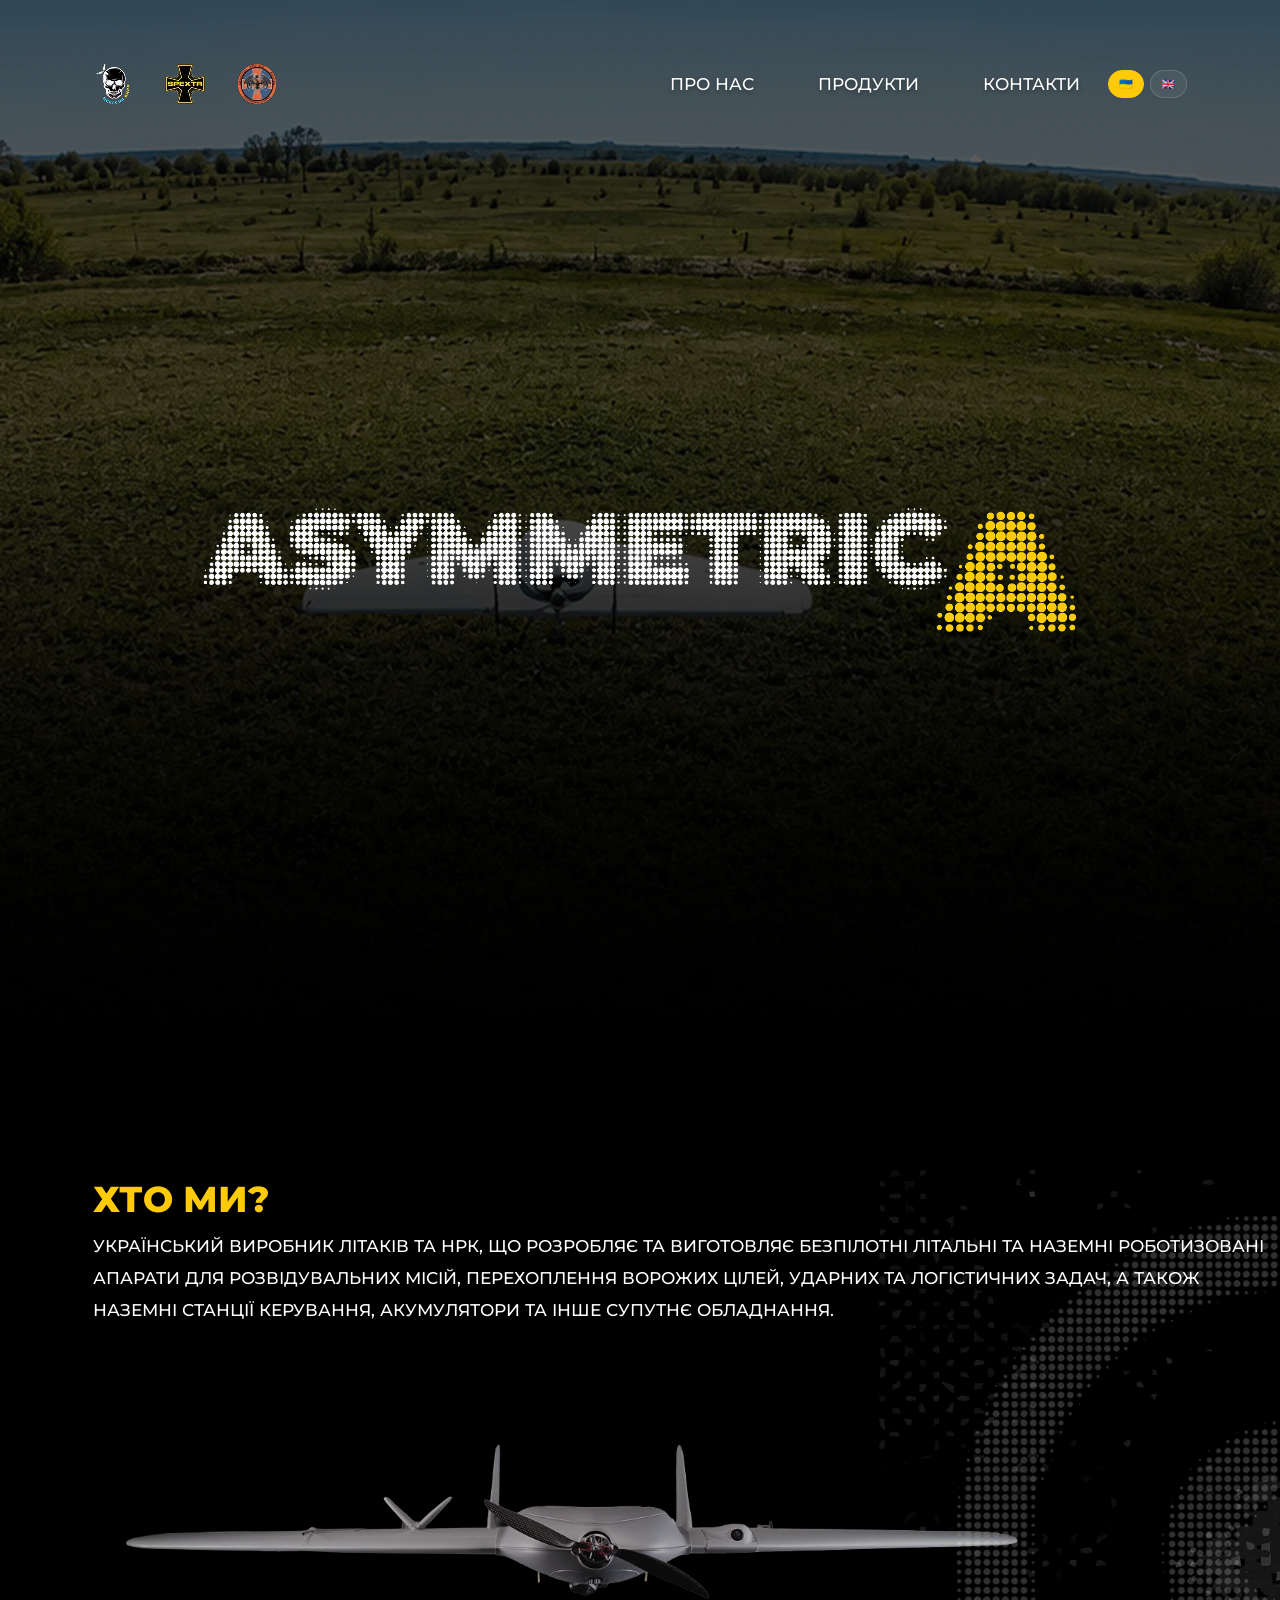
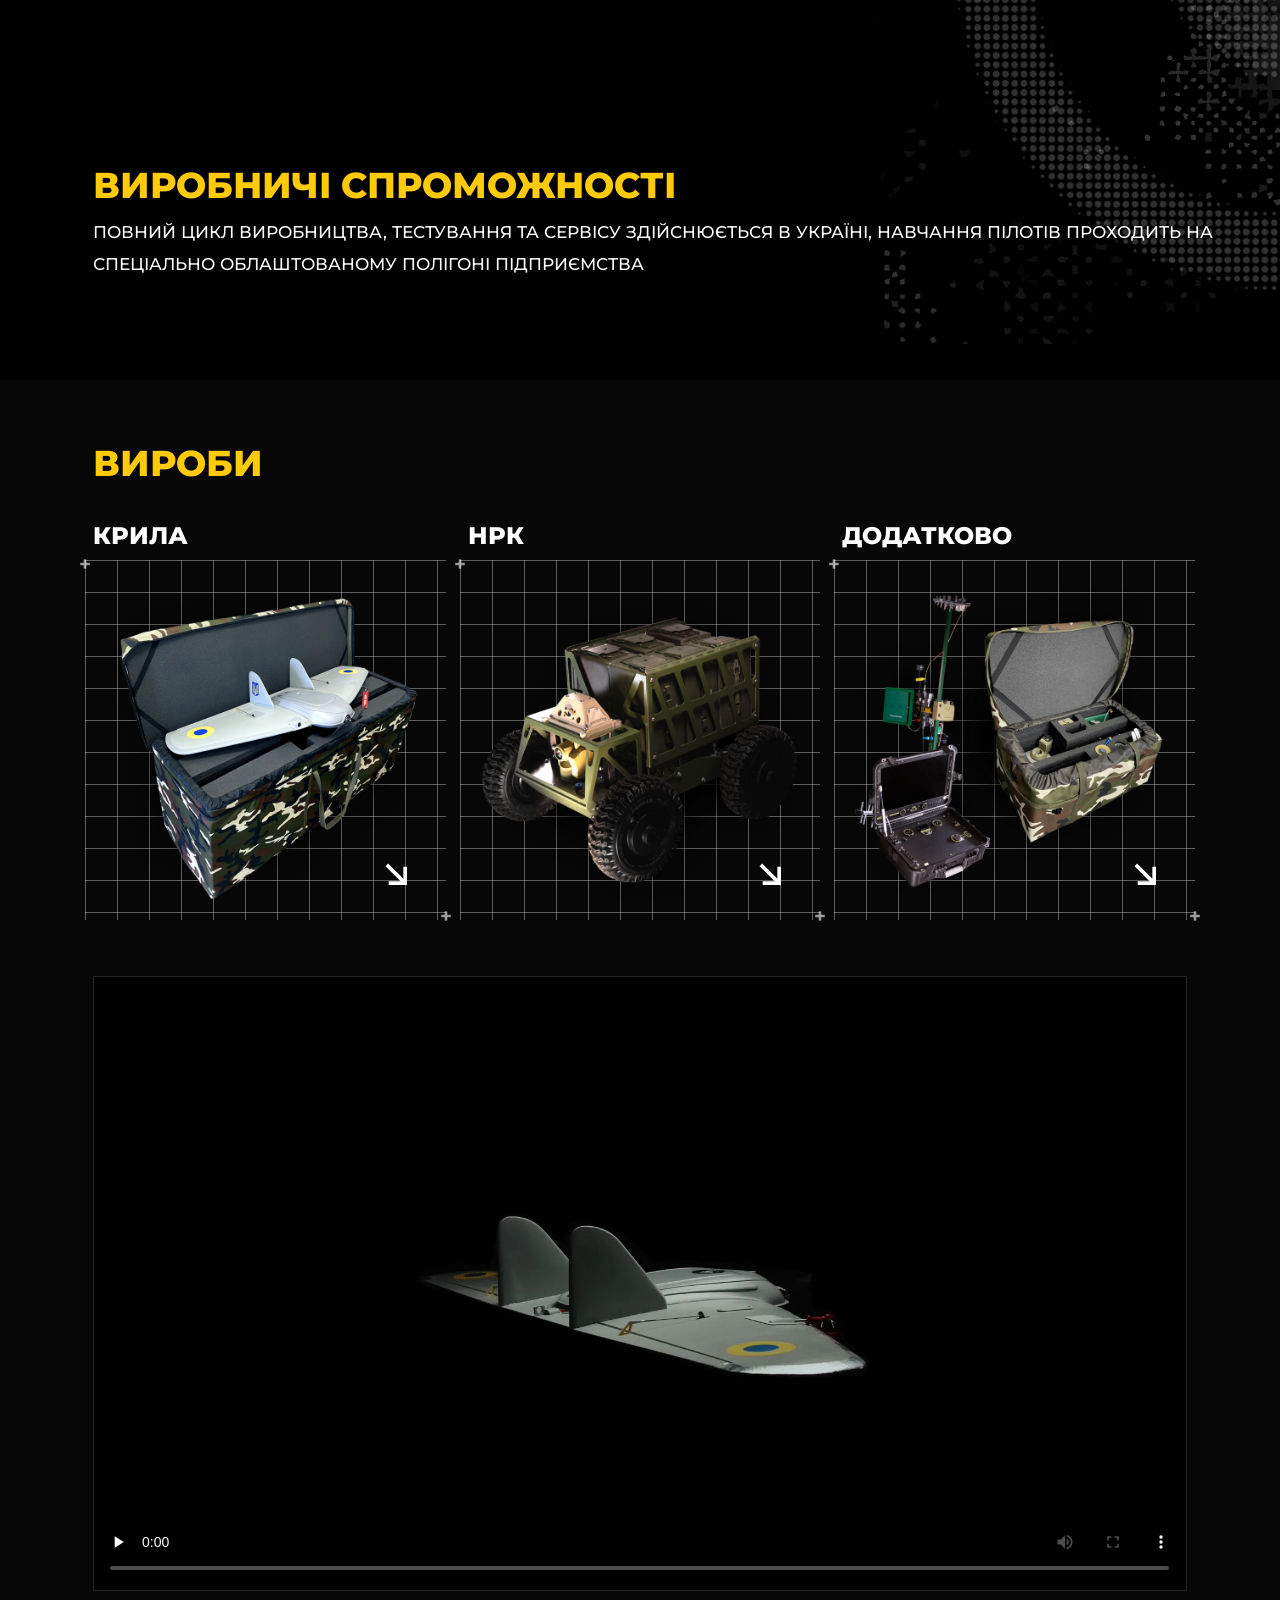
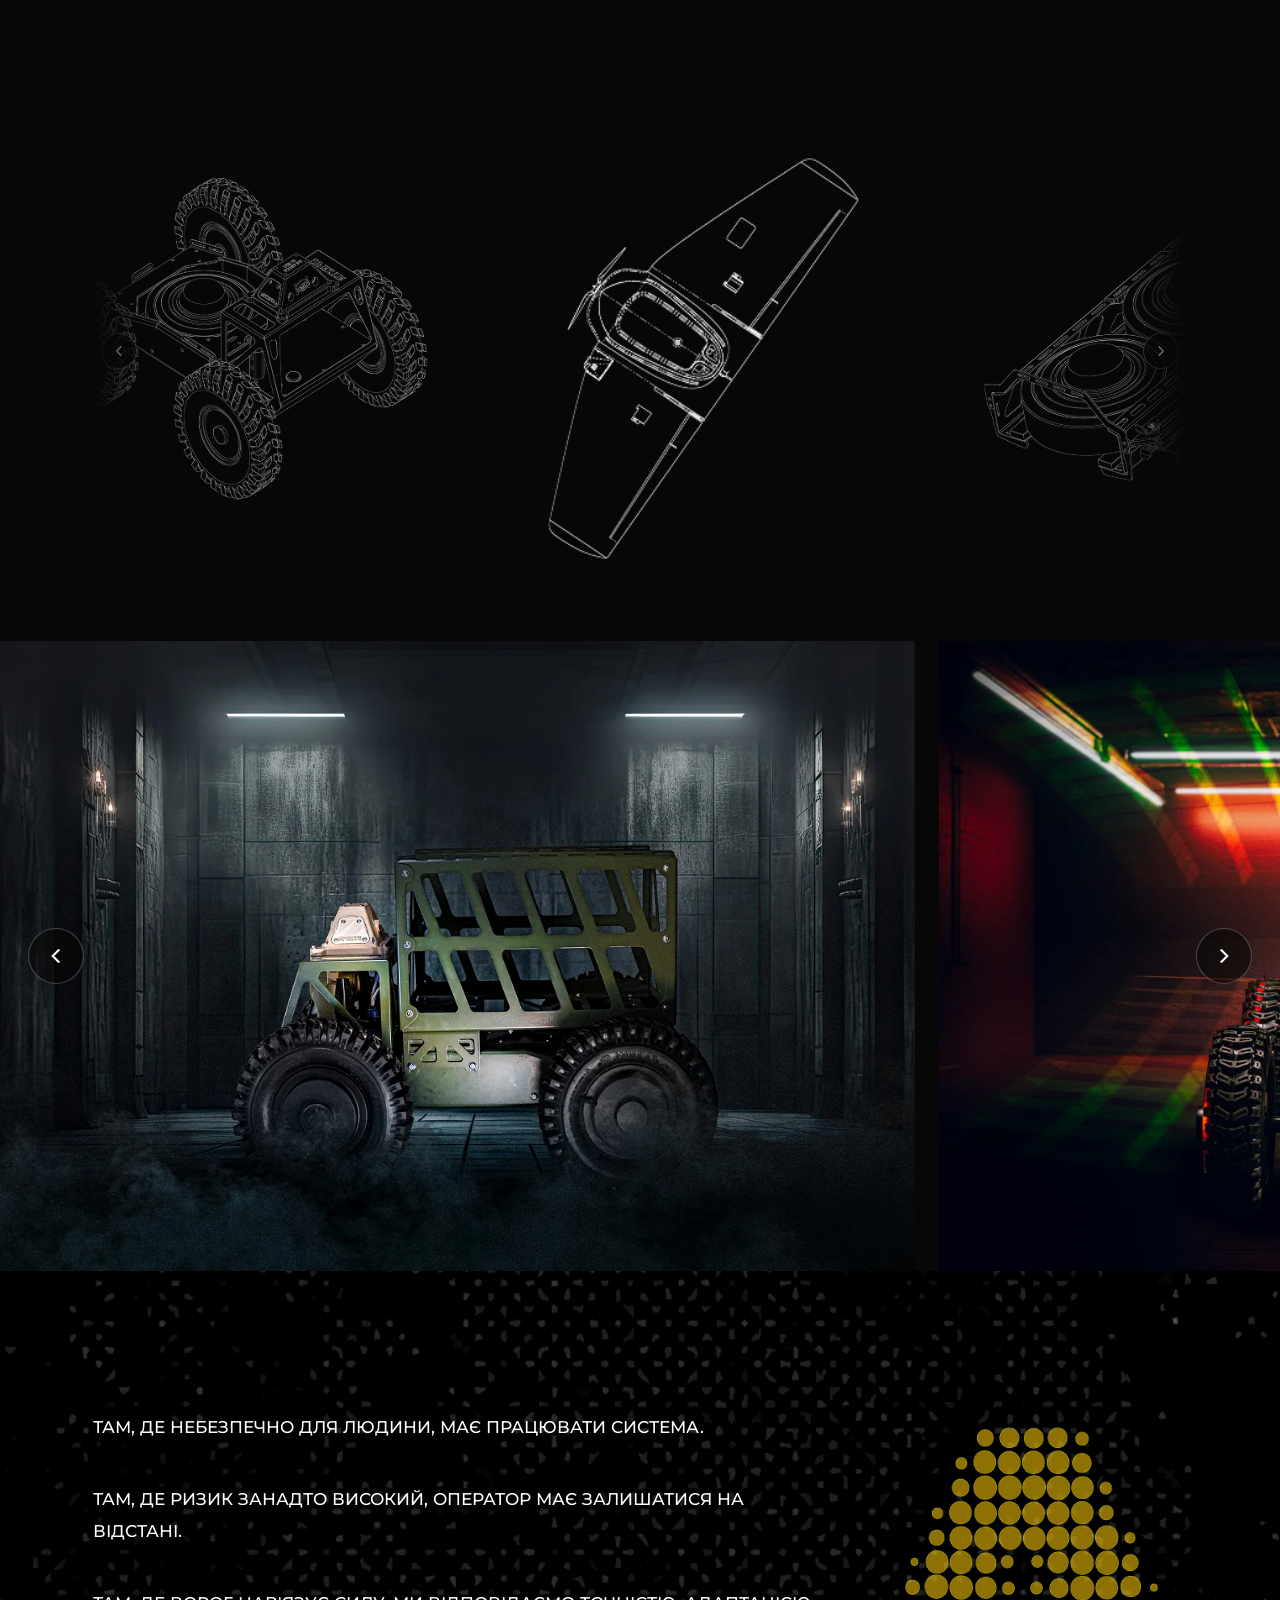
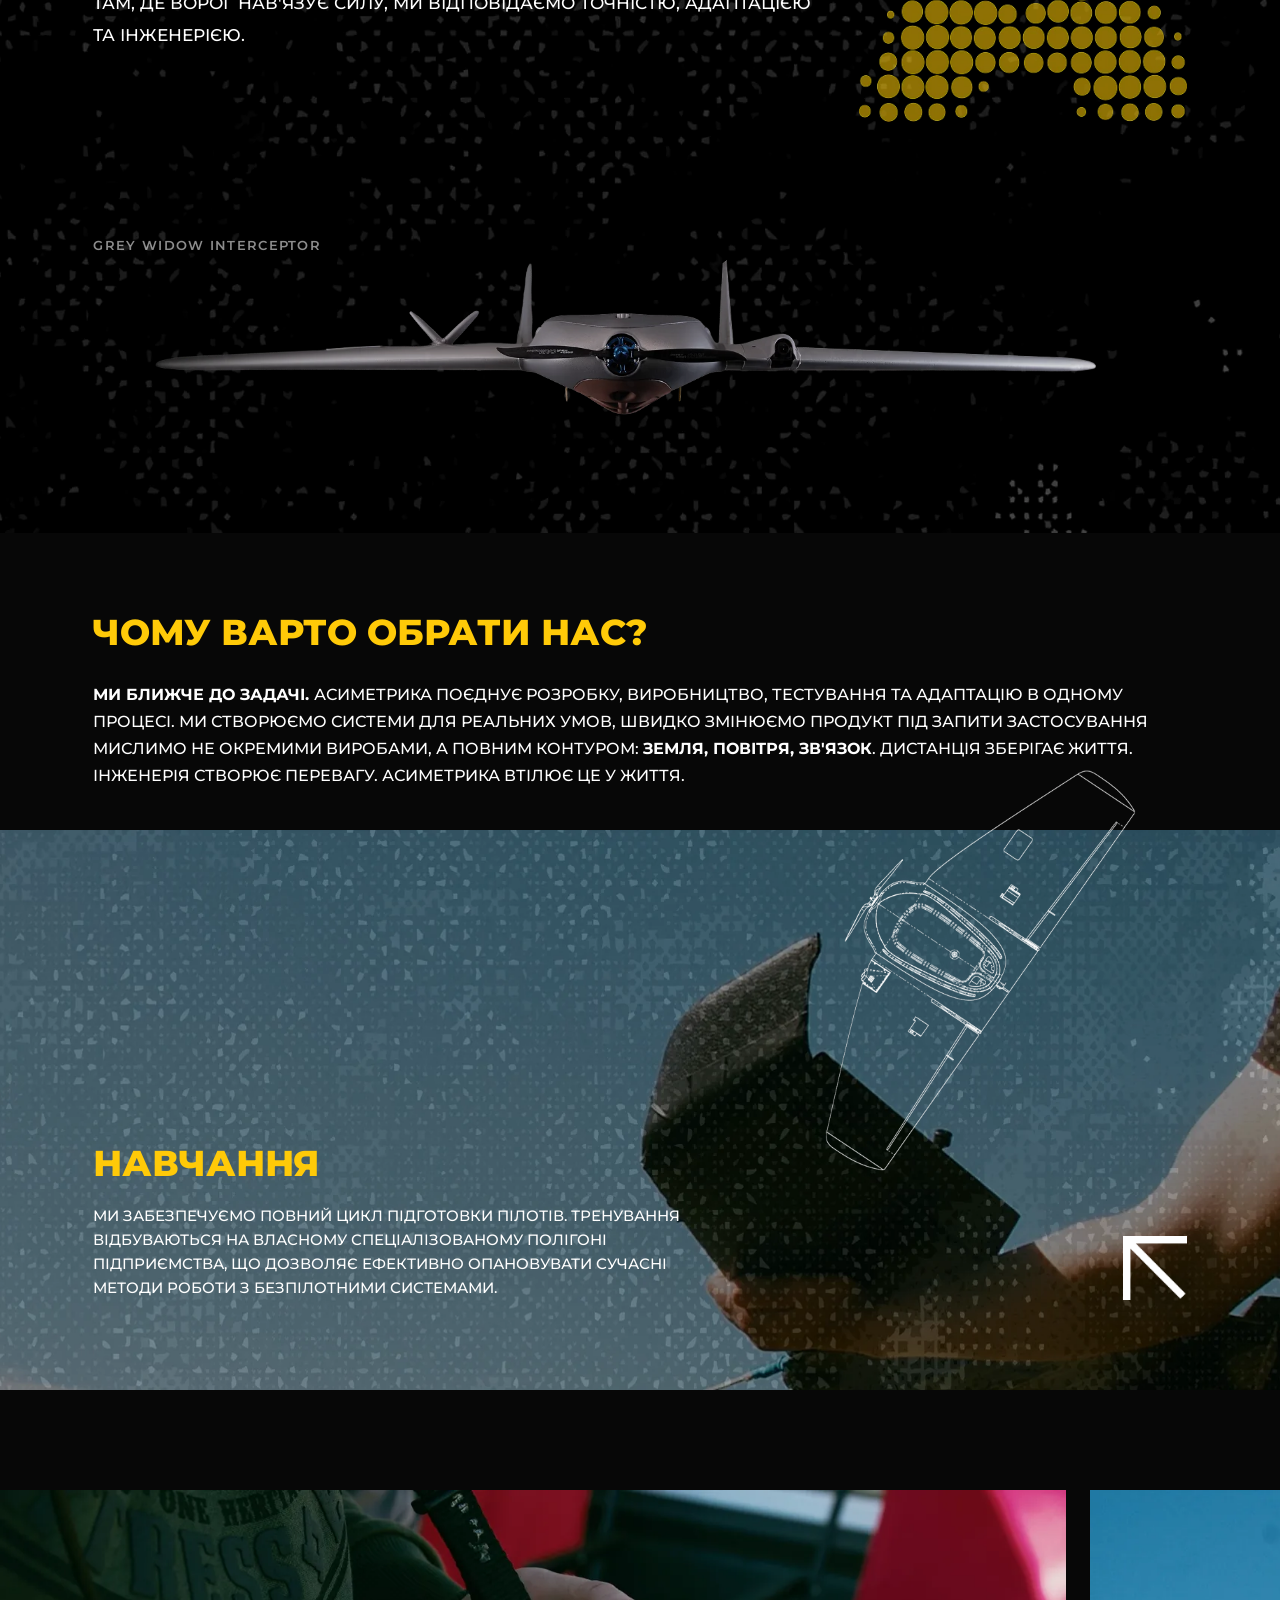
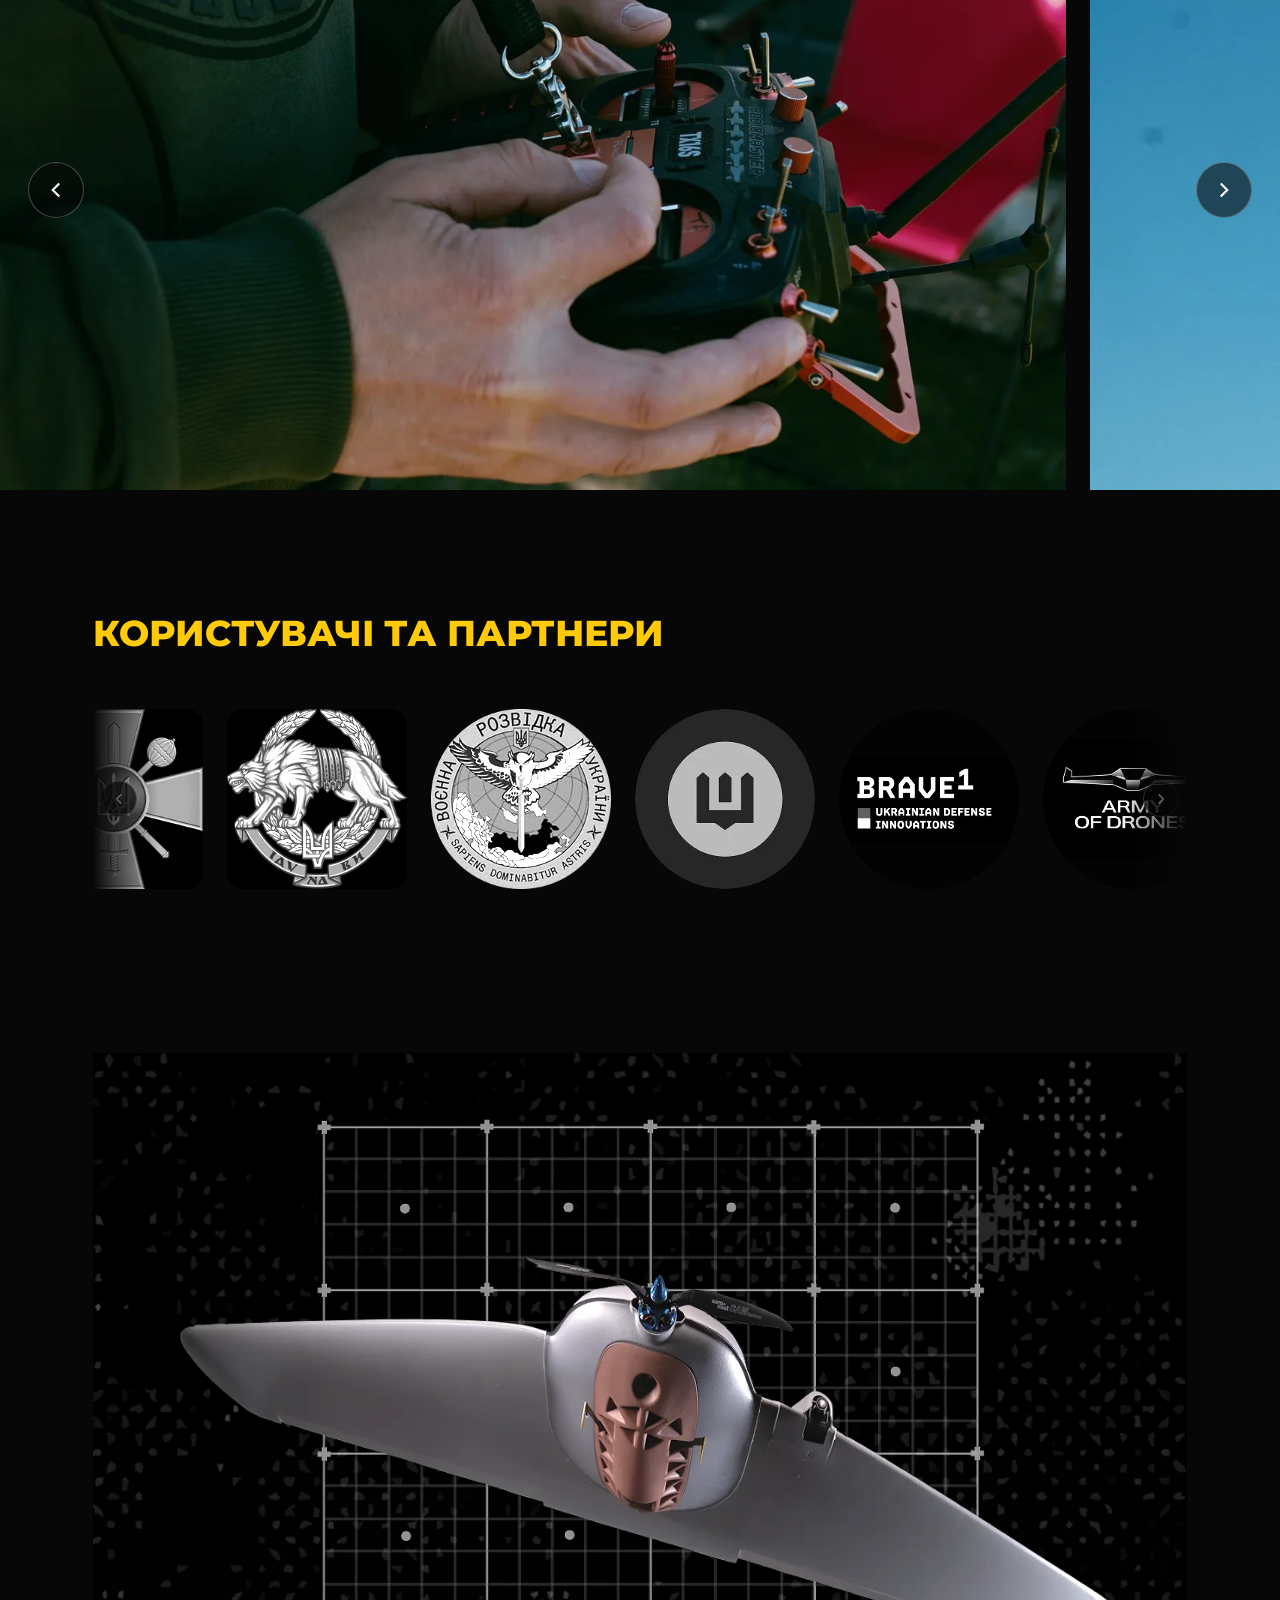
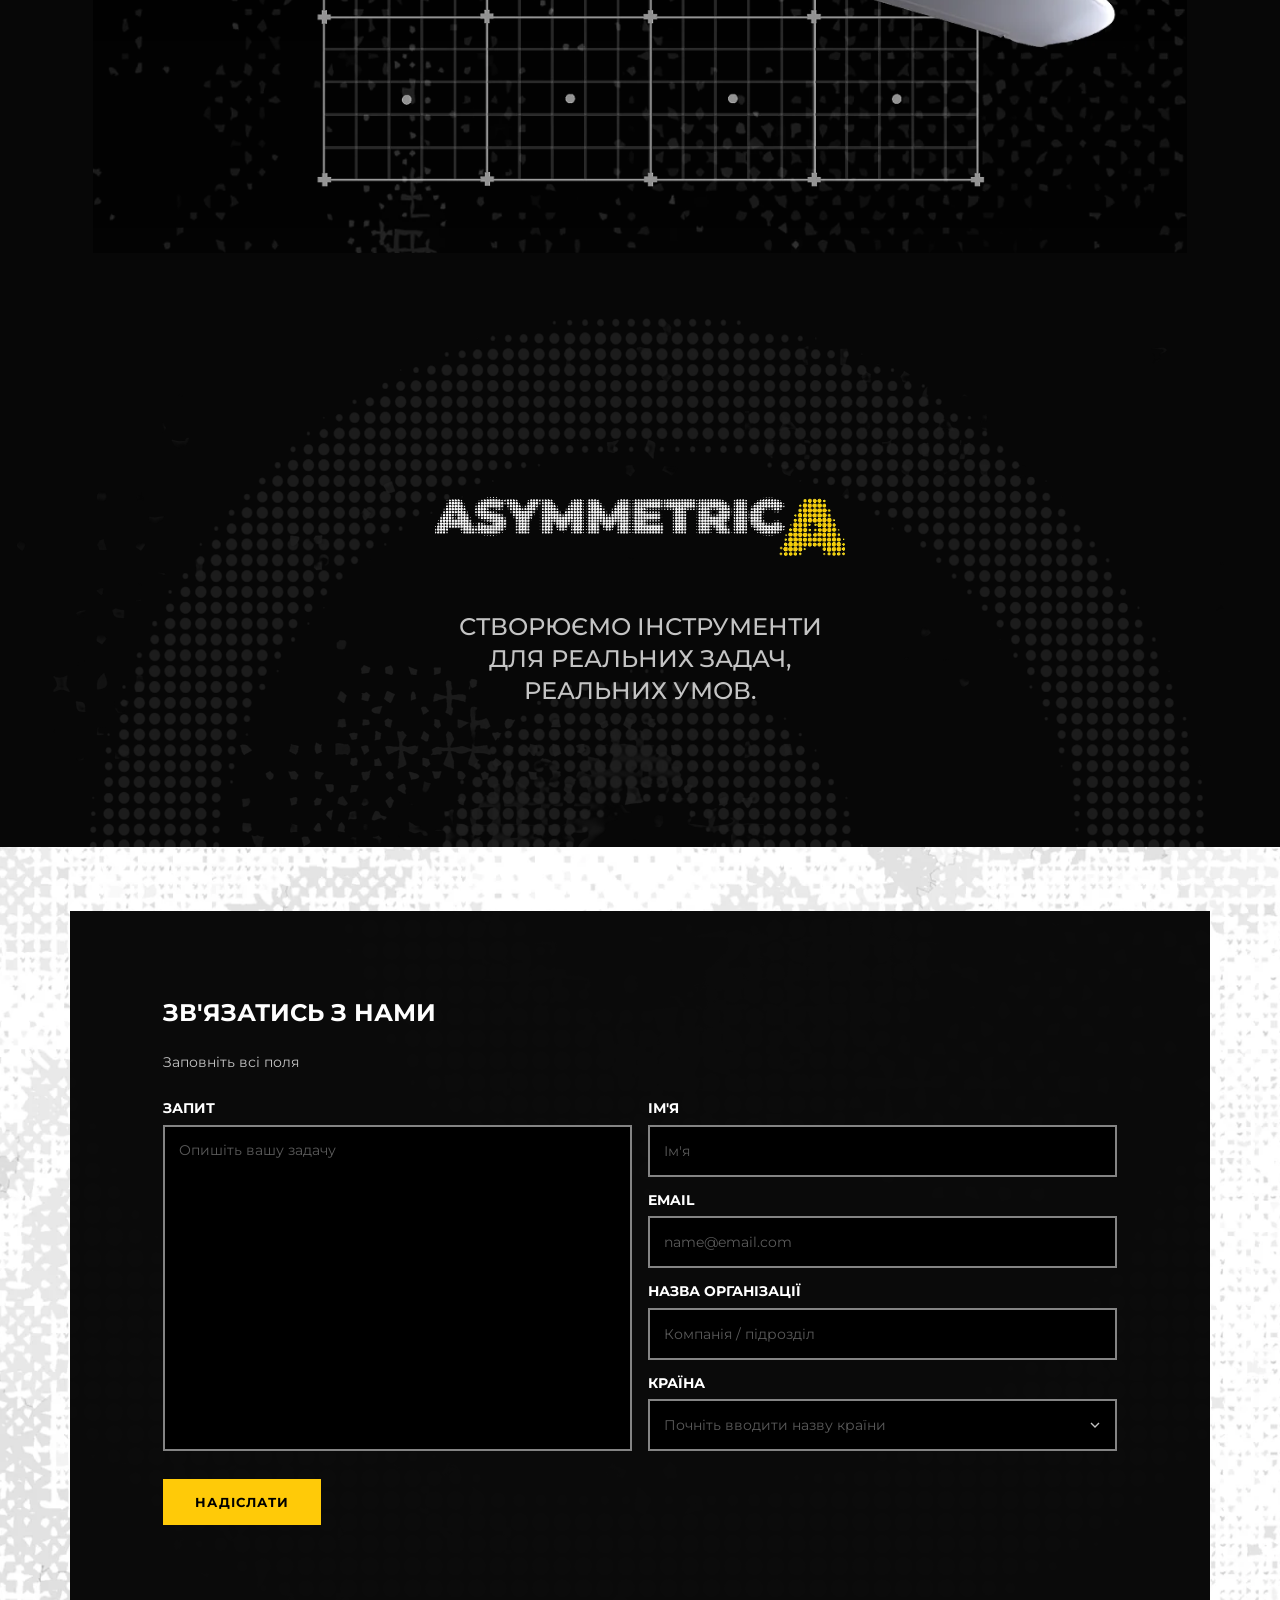
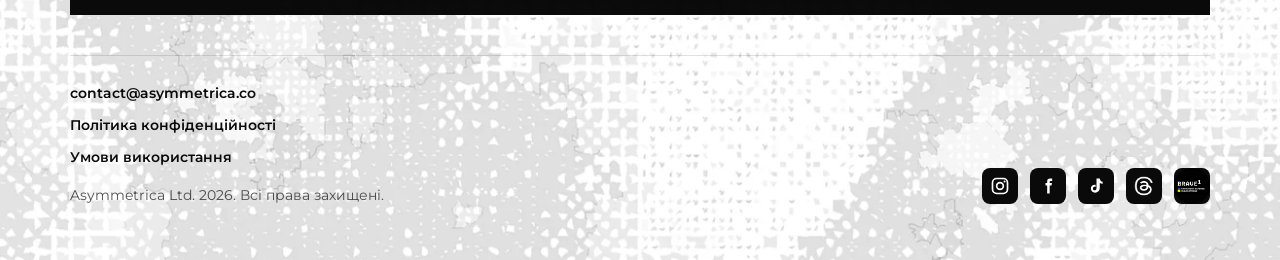
==== commit 2887918d: "Remove SPEXTR from wings card popup on homepage Co-Authored-By: Claude Sonnet 5 <noreply@anthropic.c" ====
--- a/html/index.html
+++ b/html/index.html
@@ -103,7 +103,7 @@
       <div class="products__grid reveal js-products-grid">
         <a class="card card--link" href="kryla.html">
           <div class="card__popup">
-            <p><span data-lang="uk">ЛІНІЙКА КРИЛ SPEXTR ОБ'ЄДНУЄ БЕЗПІЛОТНІ ЛІТАЛЬНІ АПАРАТИ ДЛЯ РОЗВІДКИ, КОРИГУВАННЯ ВОГНЮ, ПЕРЕХОПЛЕННЯ ВОРОЖИХ БПЛА ТА УДАРНИХ МІСІЙ.</span><span data-lang="en" hidden>THE SPEXTR WING LINE COMBINES UNMANNED AIRCRAFT FOR RECONNAISSANCE, FIRE CORRECTION, INTERCEPTION OF ENEMY UAVS AND STRIKE MISSIONS.</span></p>
+            <p><span data-lang="uk">ЛІНІЙКА КРИЛ ОБ'ЄДНУЄ БЕЗПІЛОТНІ ЛІТАЛЬНІ АПАРАТИ ДЛЯ РОЗВІДКИ, КОРИГУВАННЯ ВОГНЮ, ПЕРЕХОПЛЕННЯ ВОРОЖИХ БПЛА ТА УДАРНИХ МІСІЙ.</span><span data-lang="en" hidden>THE WING LINE COMBINES UNMANNED AIRCRAFT FOR RECONNAISSANCE, FIRE CORRECTION, INTERCEPTION OF ENEMY UAVS AND STRIKE MISSIONS.</span></p>
           </div>
           <h2 class="card__title"><span data-lang="uk">КРИЛА</span><span data-lang="en" hidden>WINGS</span></h2>
           <div class="card__media-wrap">
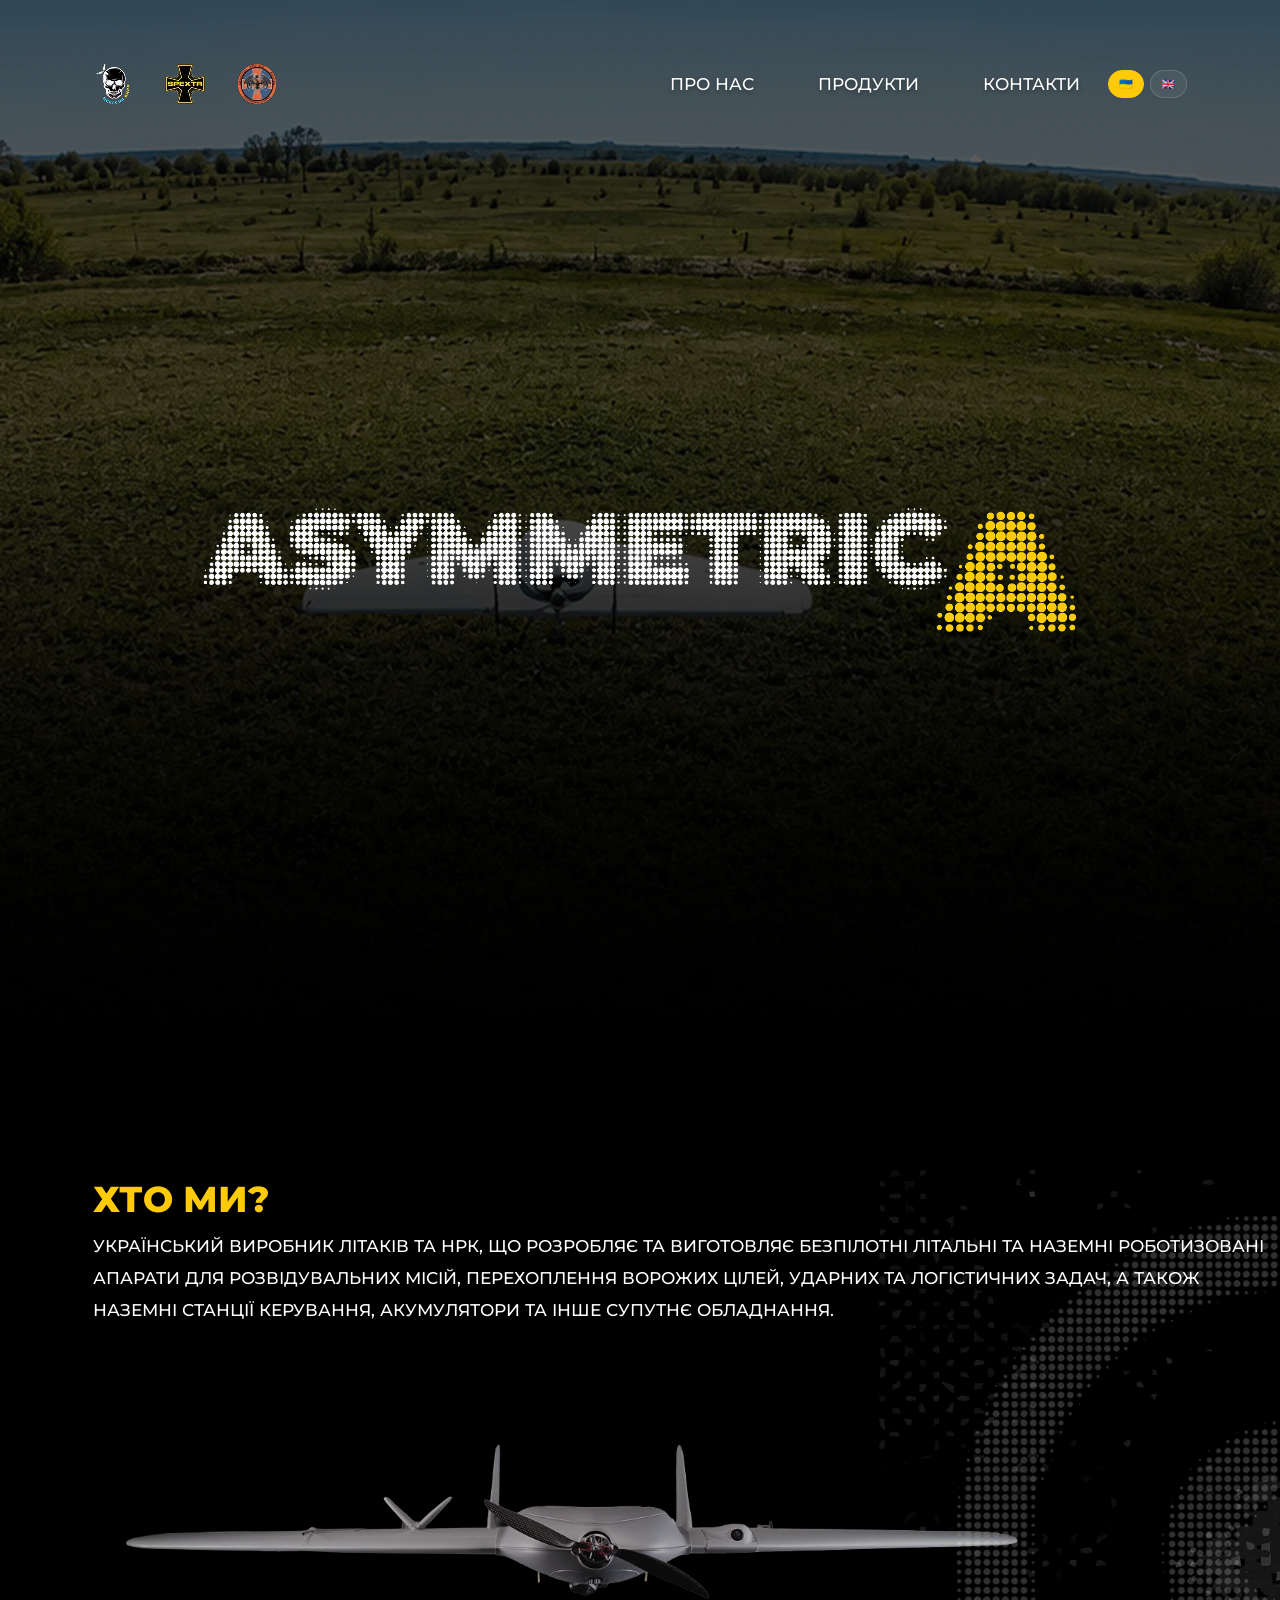
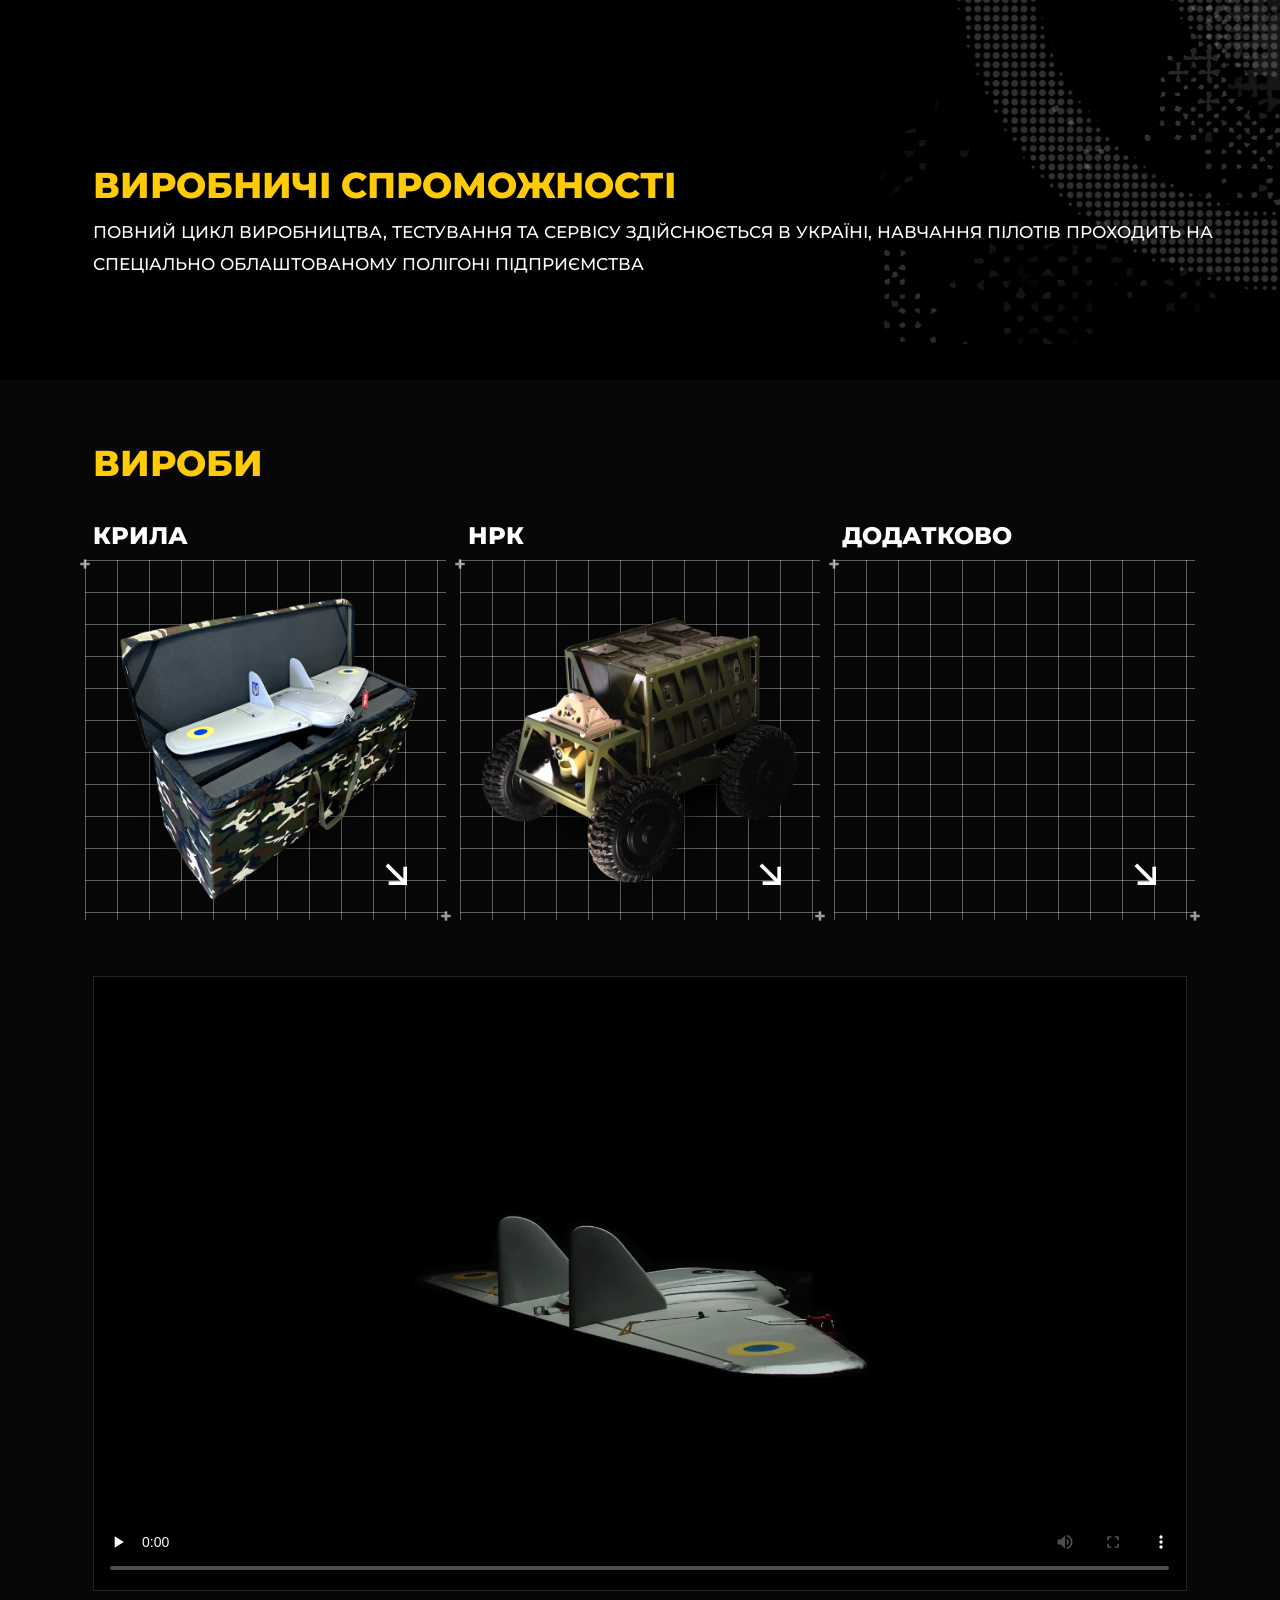
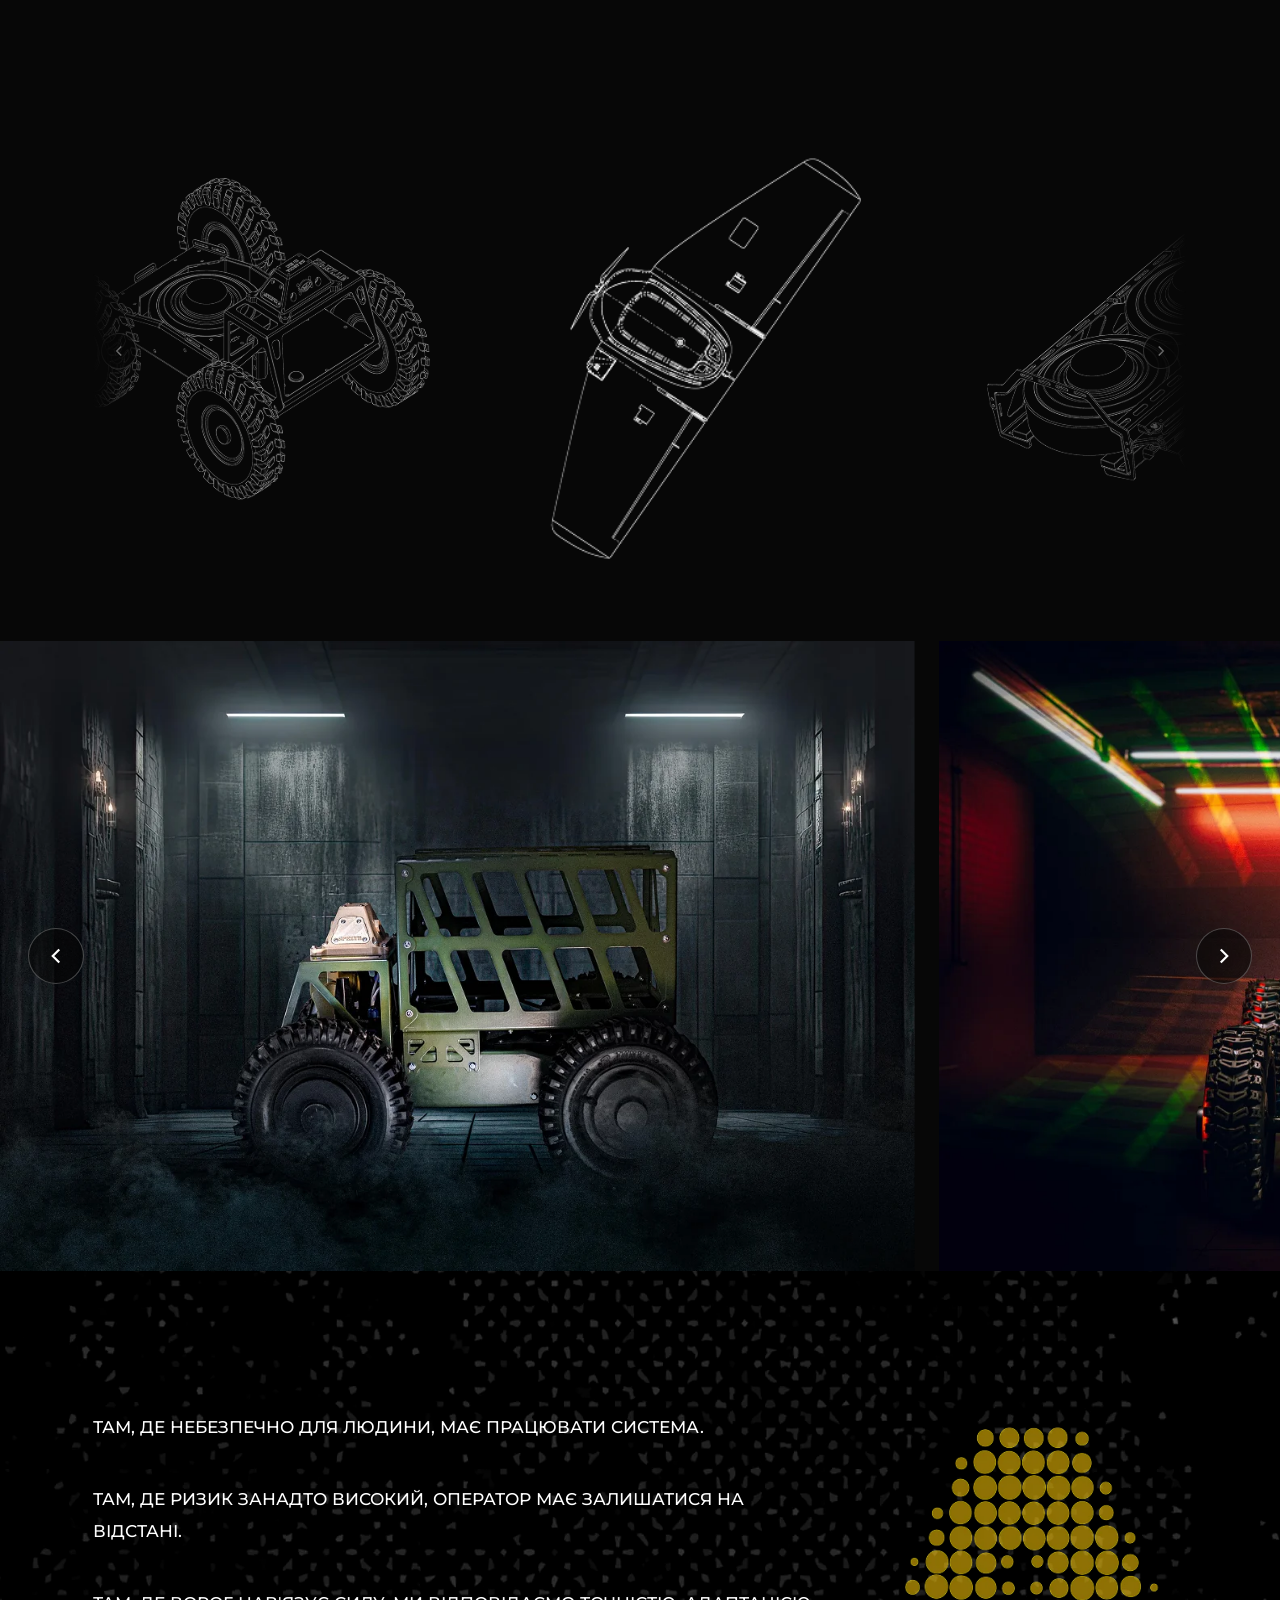
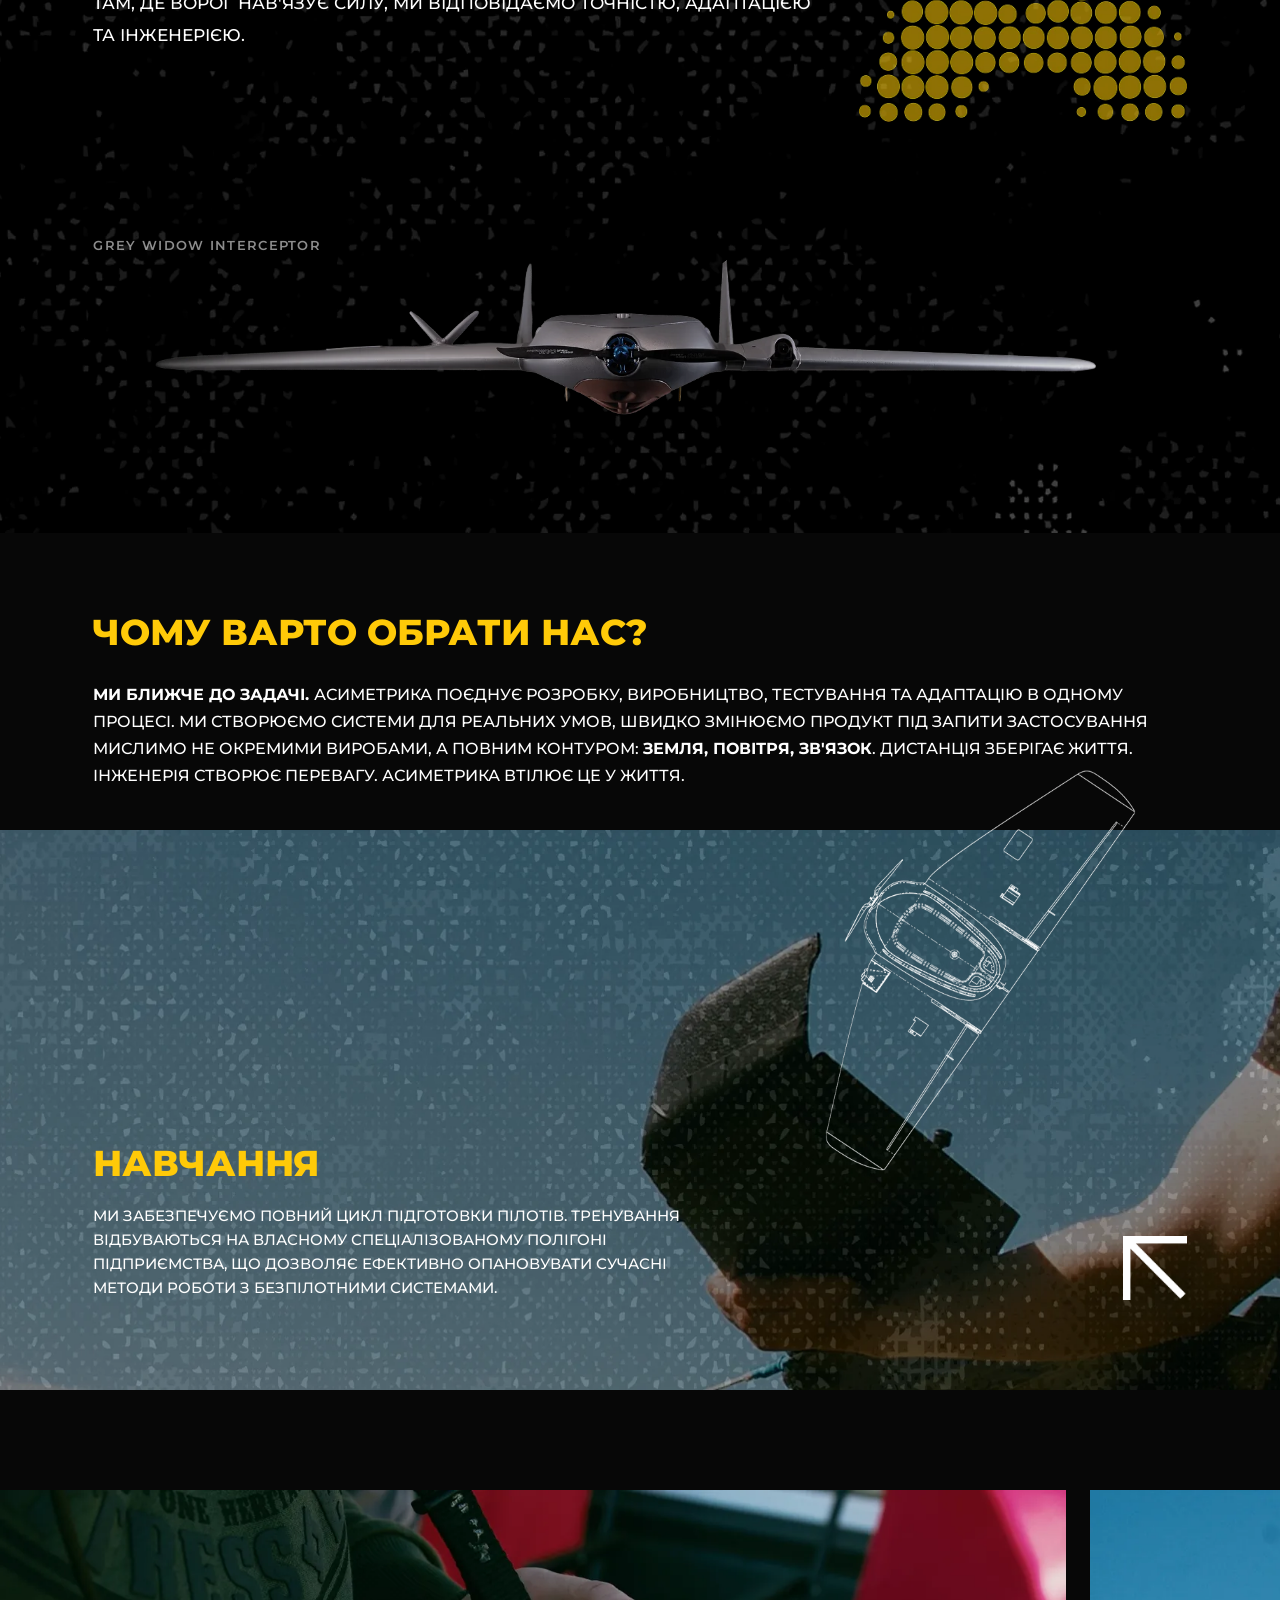
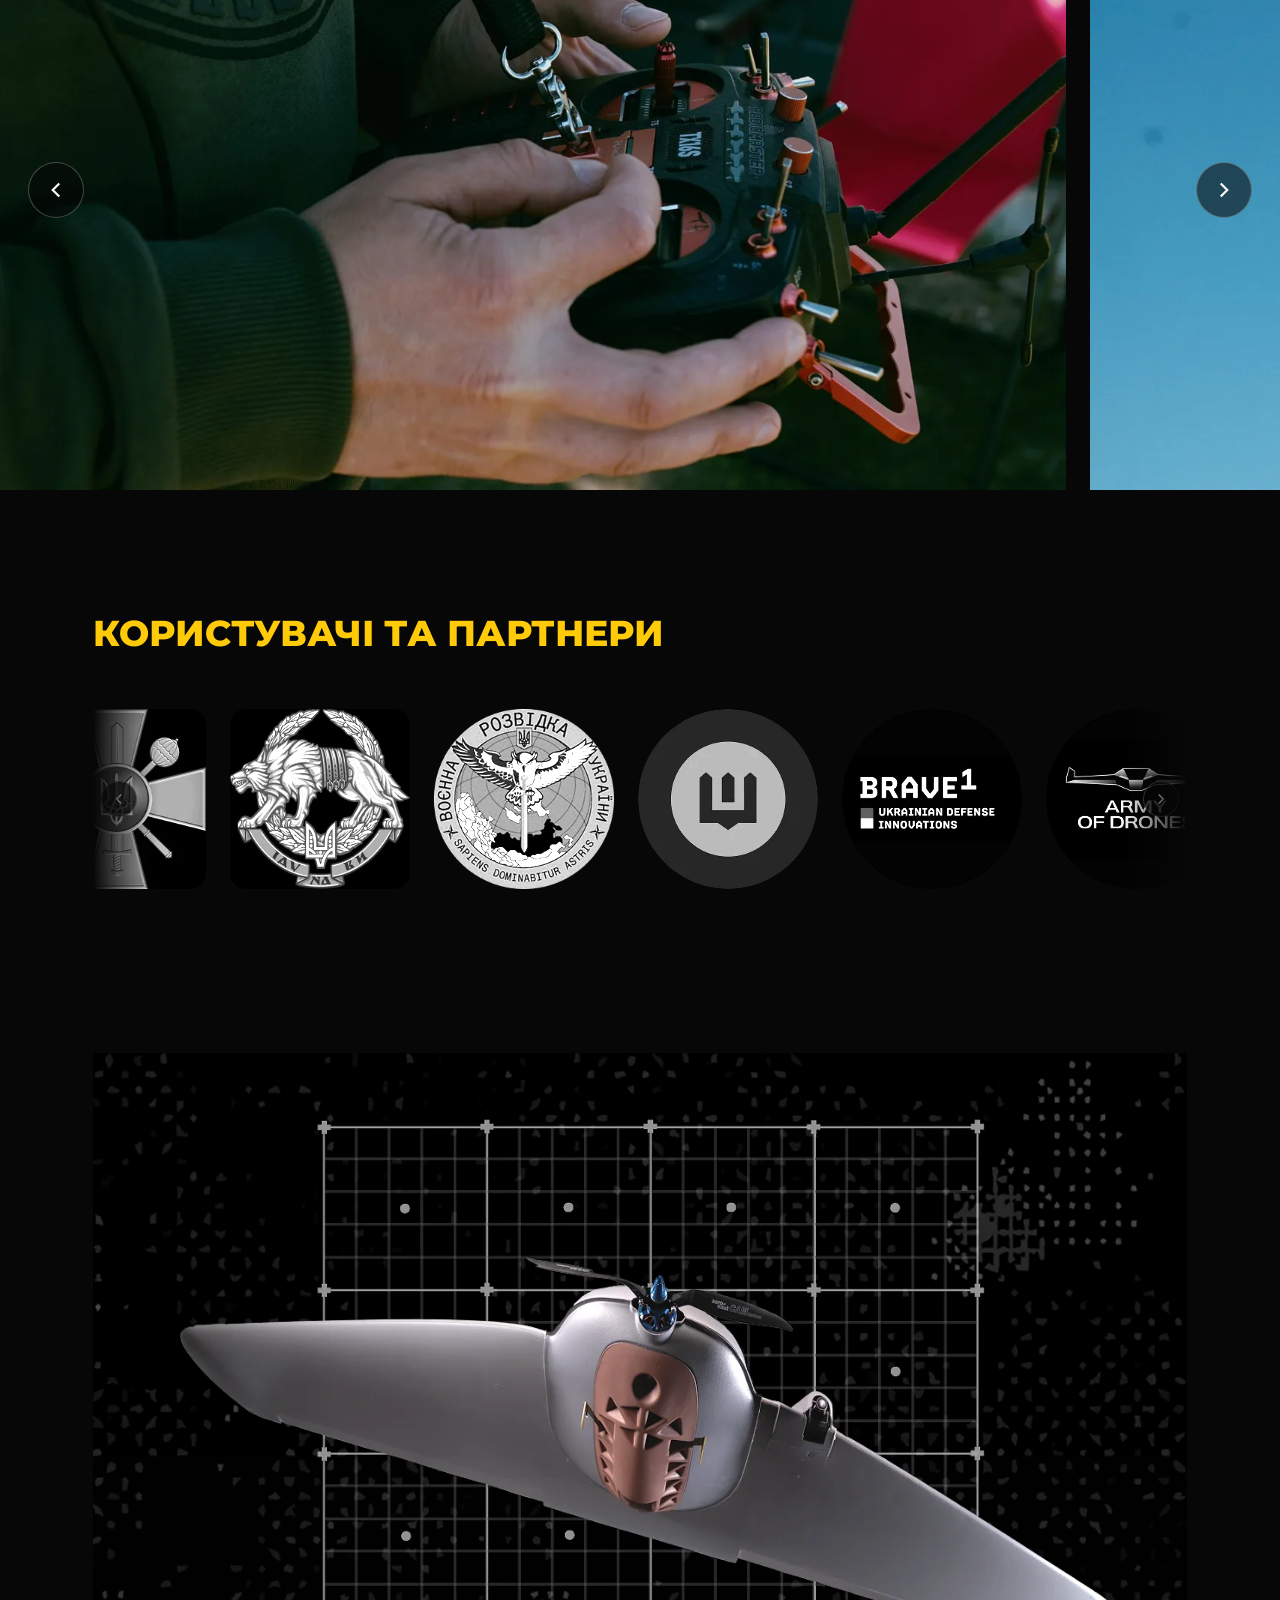
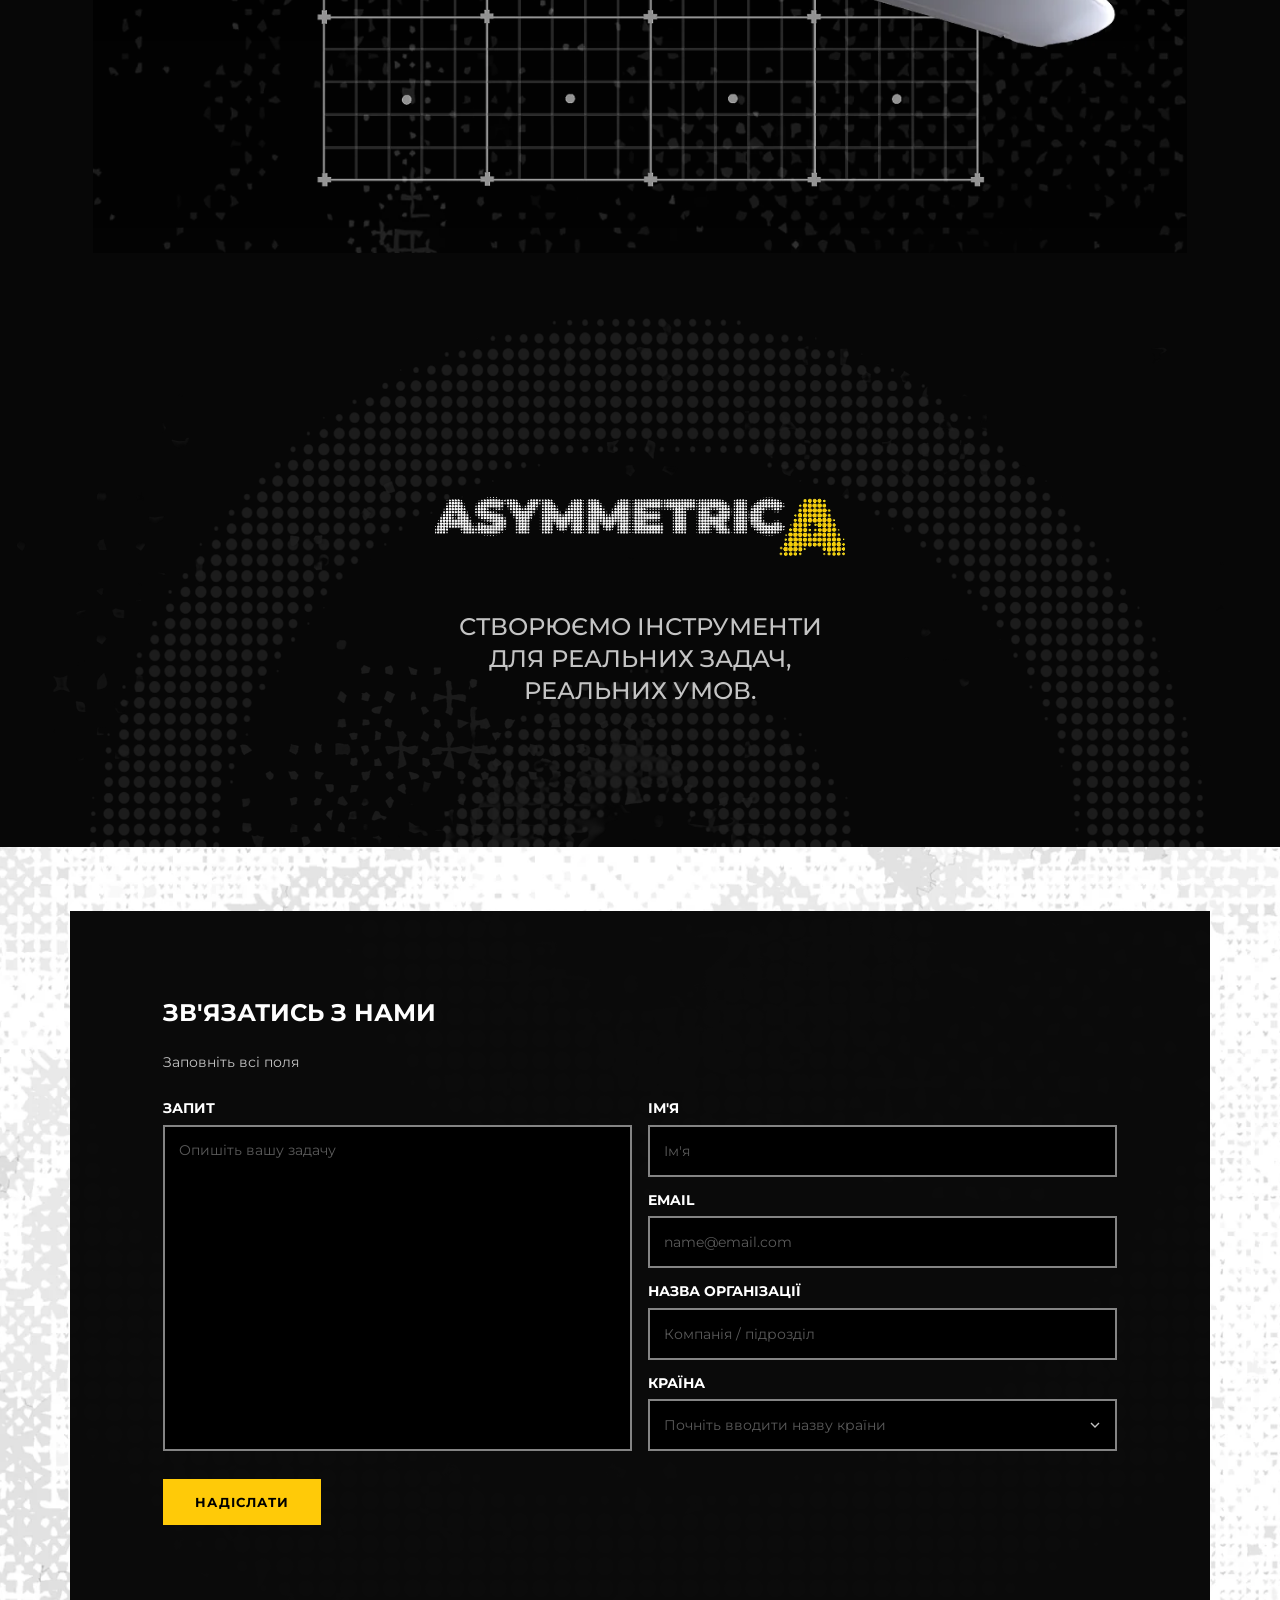
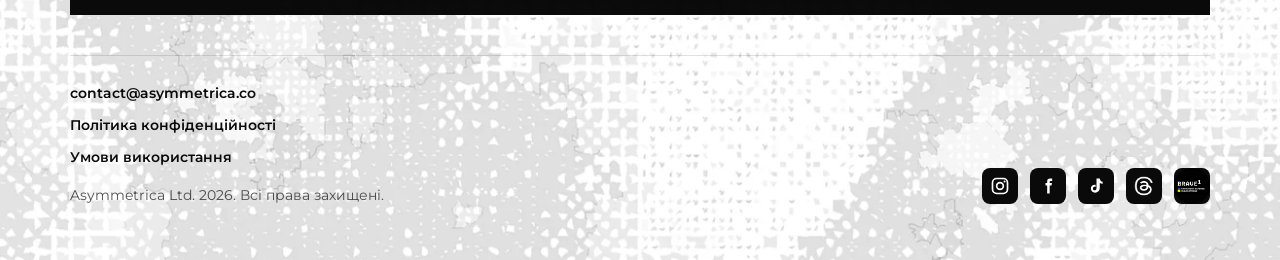
==== commit 41e2d866: "Point header brand icons to Linktree pages Nebesna Kara (skull) and SPEXTR (cross) icons now link to" ====
--- a/html/index.html
+++ b/html/index.html
@@ -34,8 +34,8 @@
 
       <header class="hero__topbar">
         <div class="brandbar">
-          <a class="brandbar__link" href="https://www.instagram.com/nebesna_kara_/" target="_blank" rel="noopener noreferrer" aria-label="Nebesna Kara Instagram"><img class="brandbar__icon js-hover" src="../assets/header-icon-2.webp" alt="" /></a>
-          <a class="brandbar__link" href="https://www.instagram.com/spextrobotix/" target="_blank" rel="noopener noreferrer" aria-label="SPEXTR Instagram"><img class="brandbar__icon js-hover" src="../assets/header-icon-3.webp" alt="" /></a>
+          <a class="brandbar__link" href="https://linktr.ee/nebesnakara" target="_blank" rel="noopener noreferrer" aria-label="Nebesna Kara"><img class="brandbar__icon js-hover" src="../assets/header-icon-2.webp" alt="" /></a>
+          <a class="brandbar__link" href="https://linktr.ee/SPEXTR" target="_blank" rel="noopener noreferrer" aria-label="SPEXTR"><img class="brandbar__icon js-hover" src="../assets/header-icon-3.webp" alt="" /></a>
           <img class="brandbar__icon js-hover" src="../assets/header-icon-1.webp" alt="" />
         </div>
         <div class="hero__nav-group">
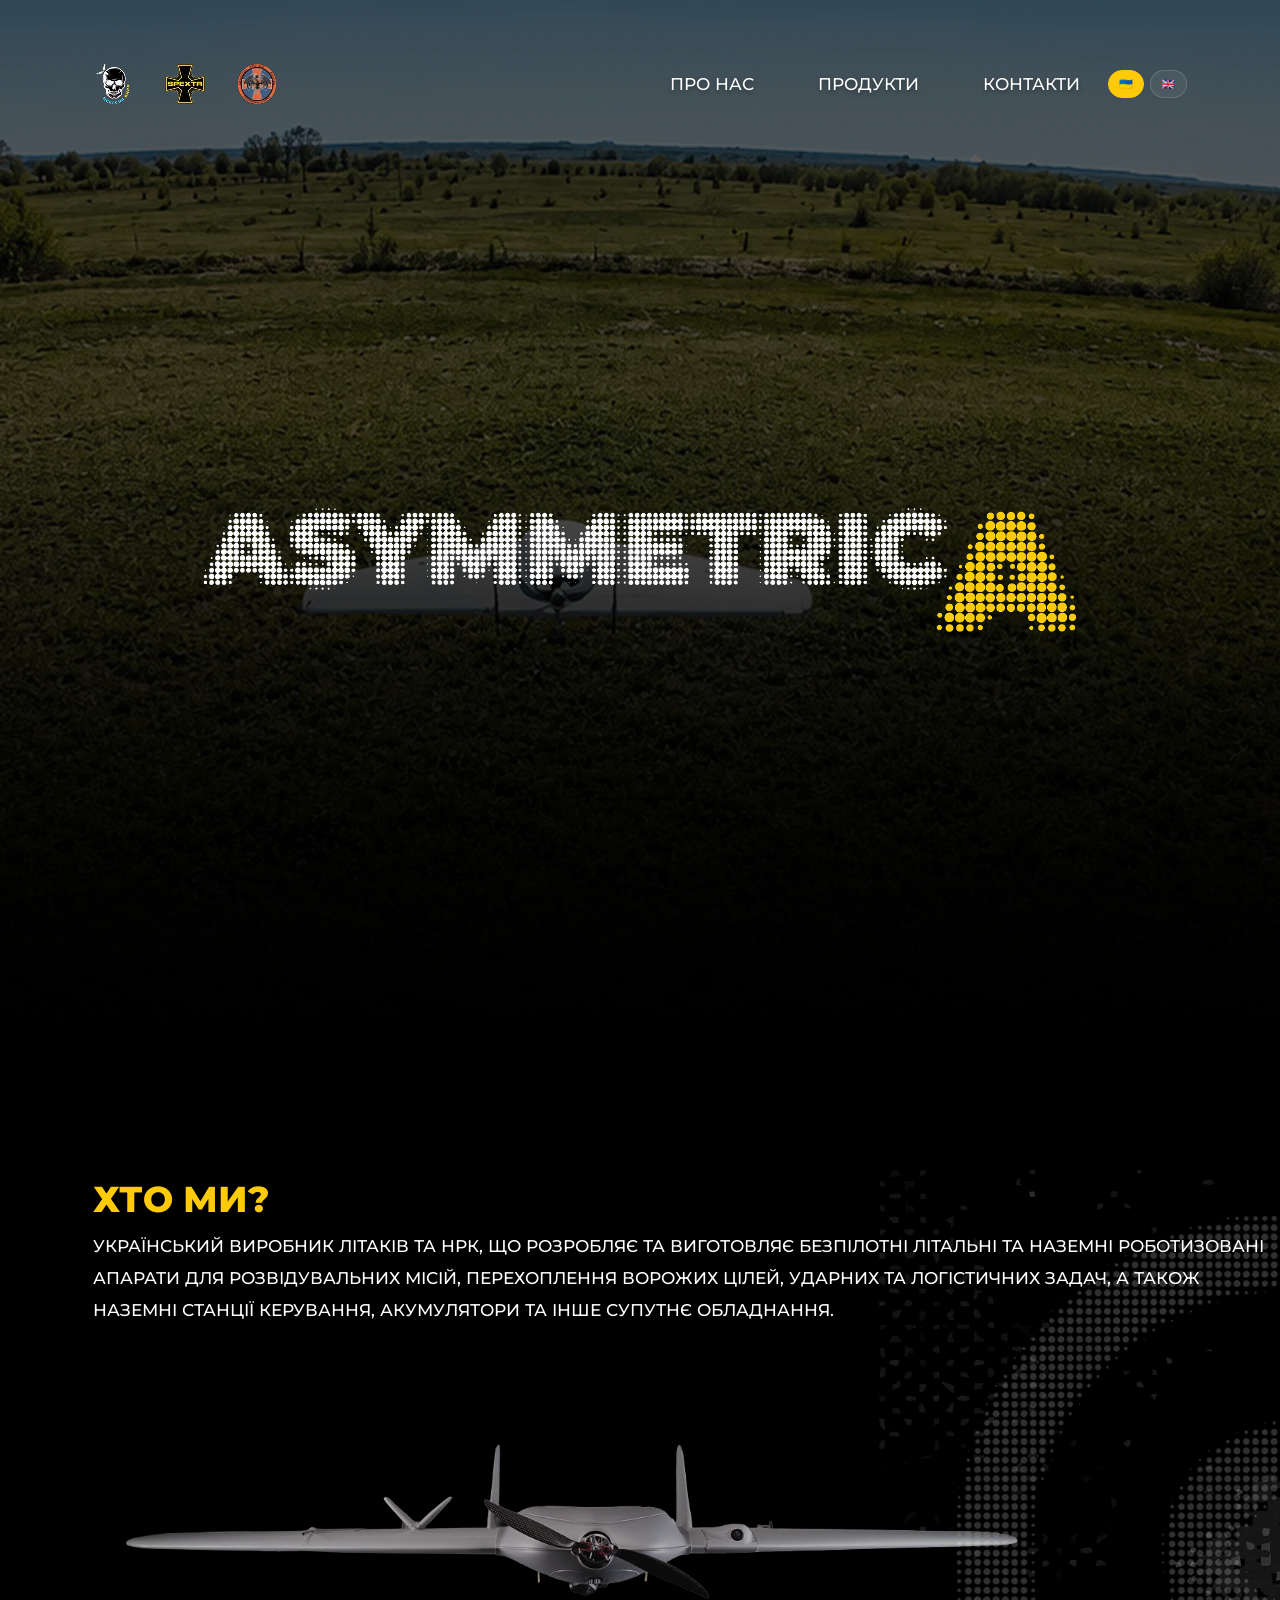
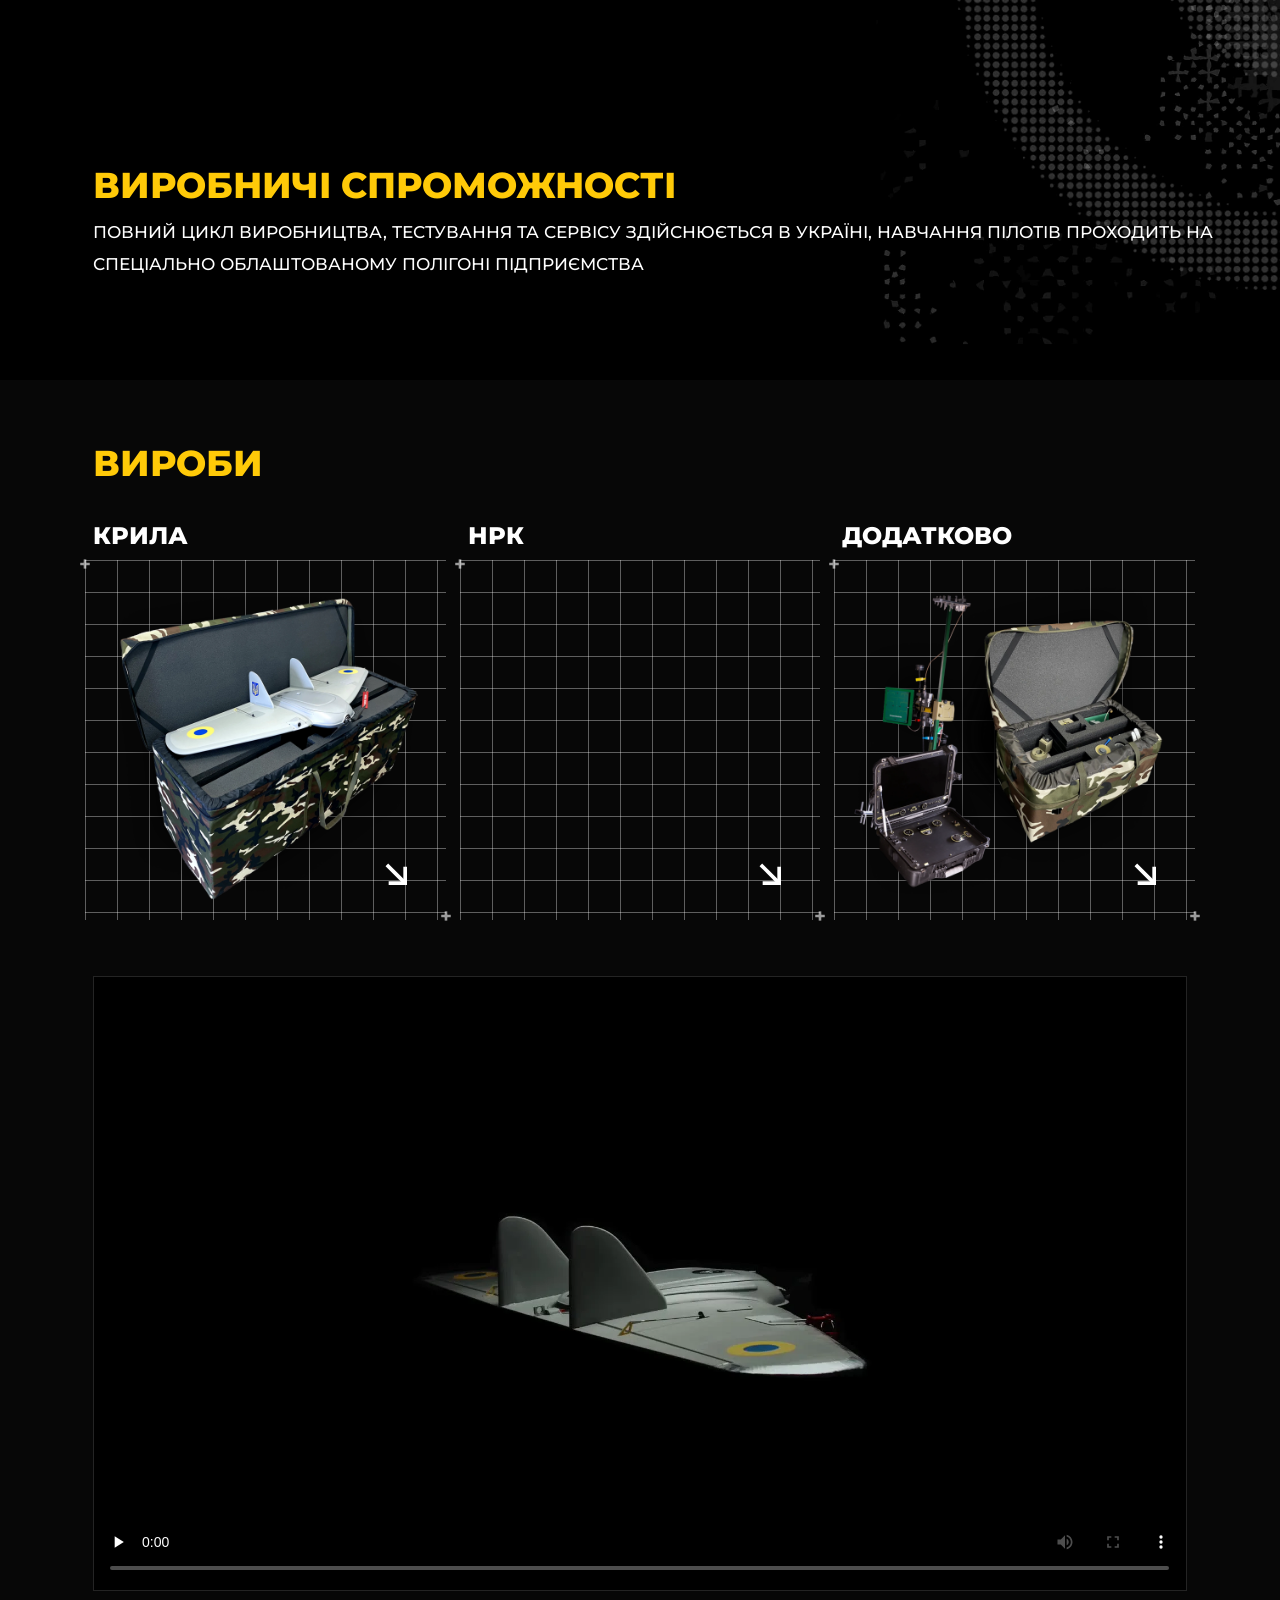
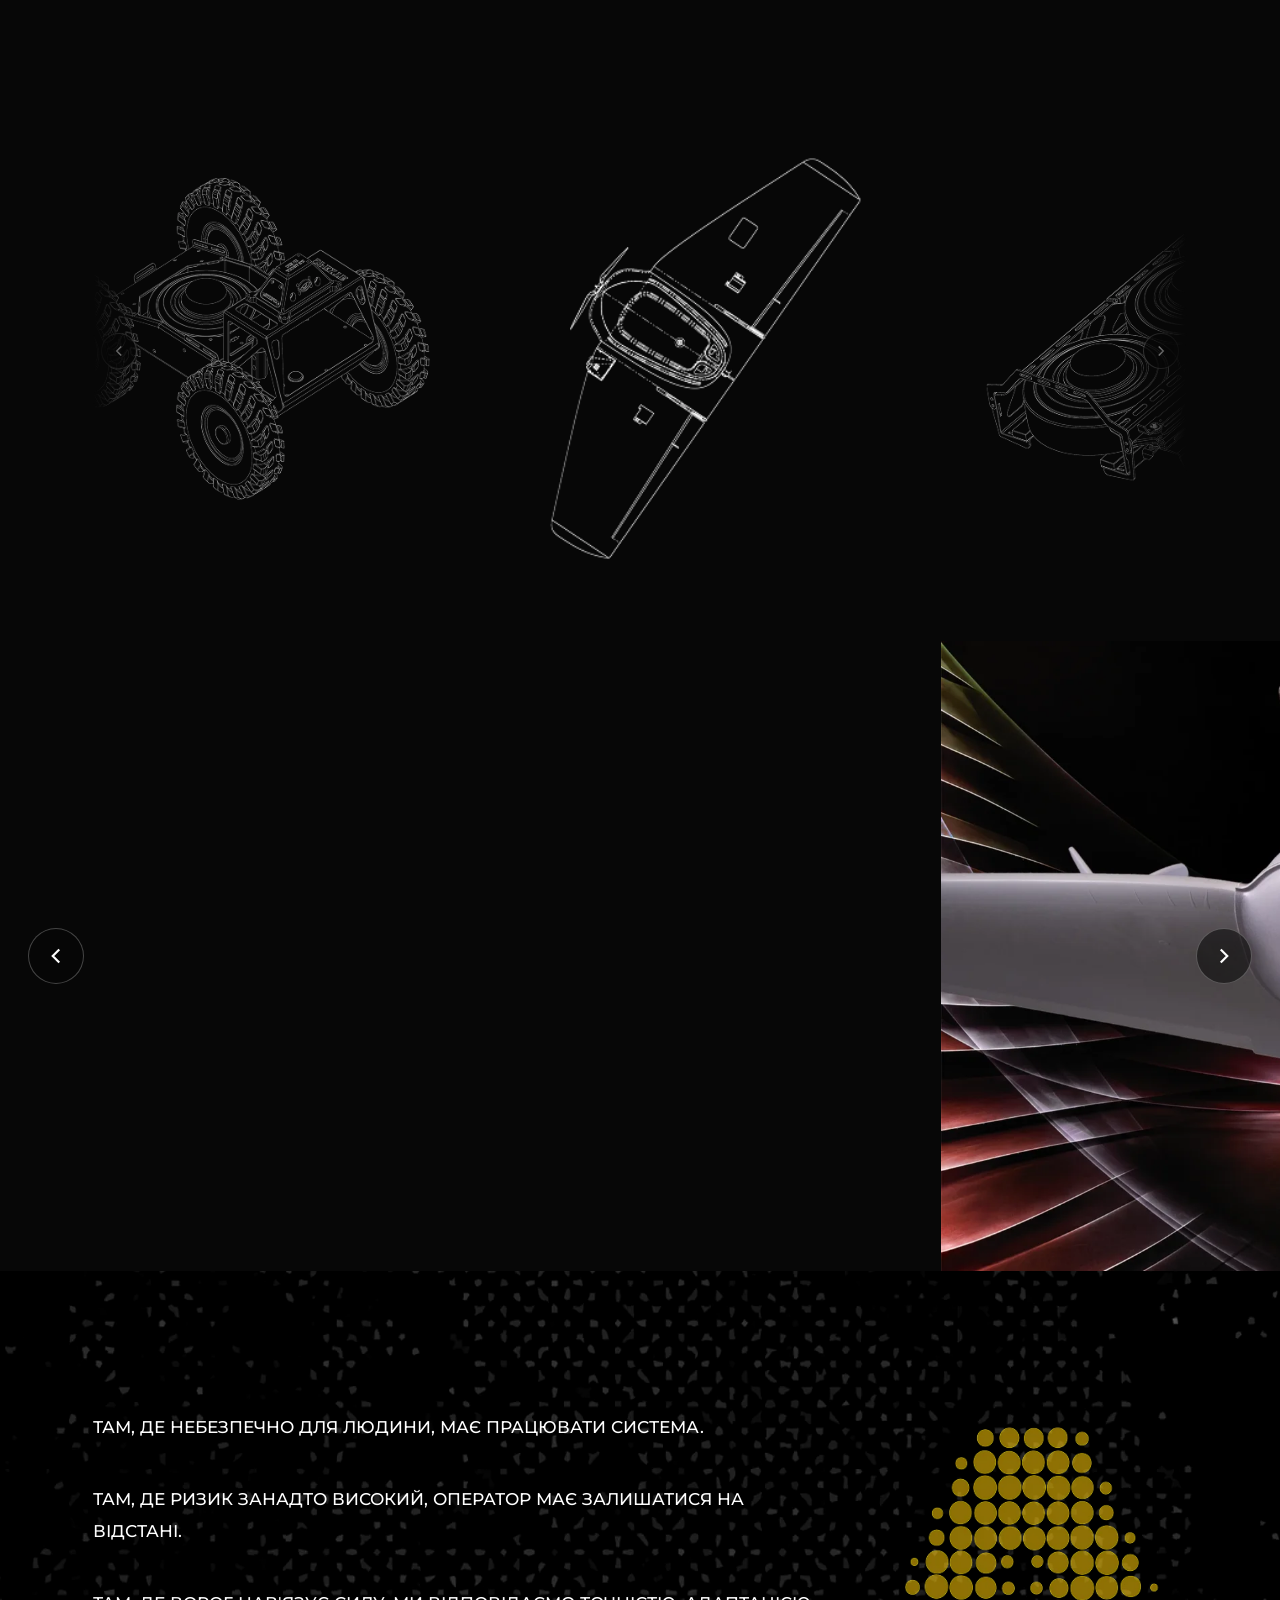
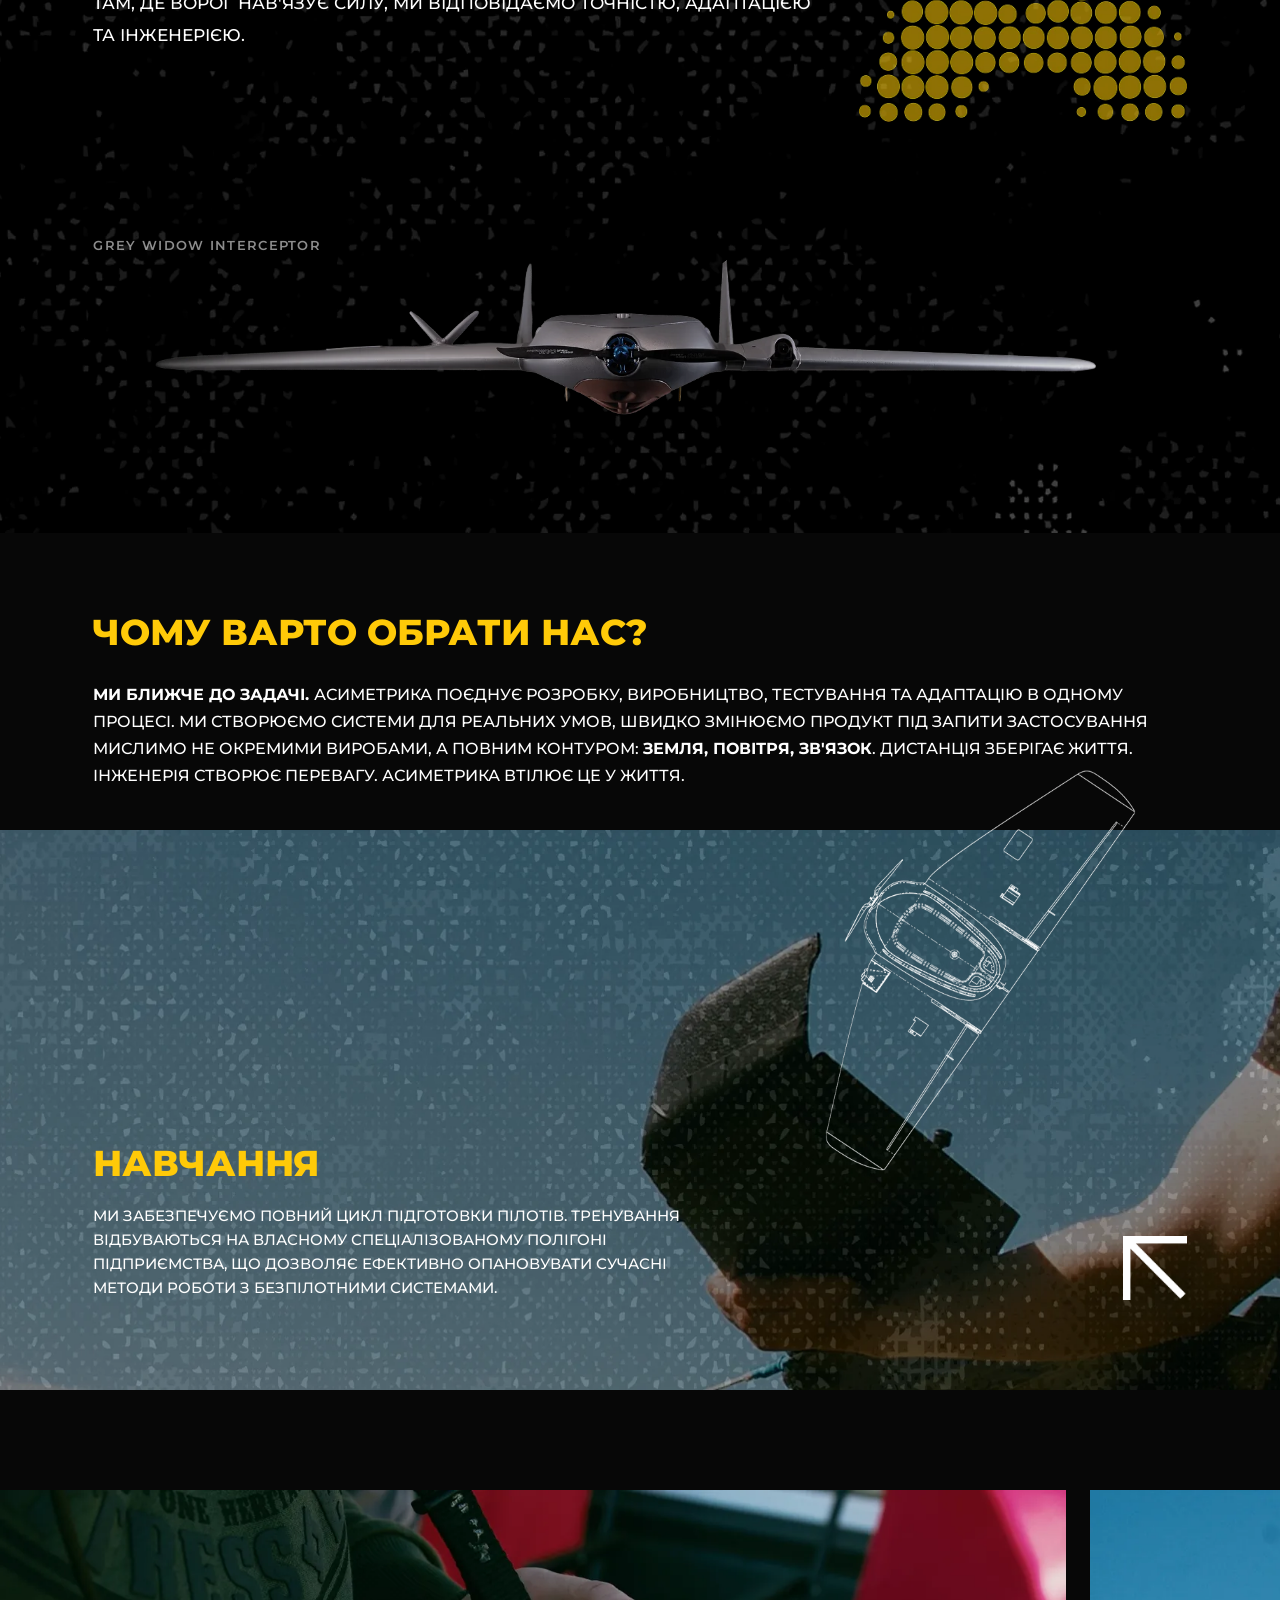
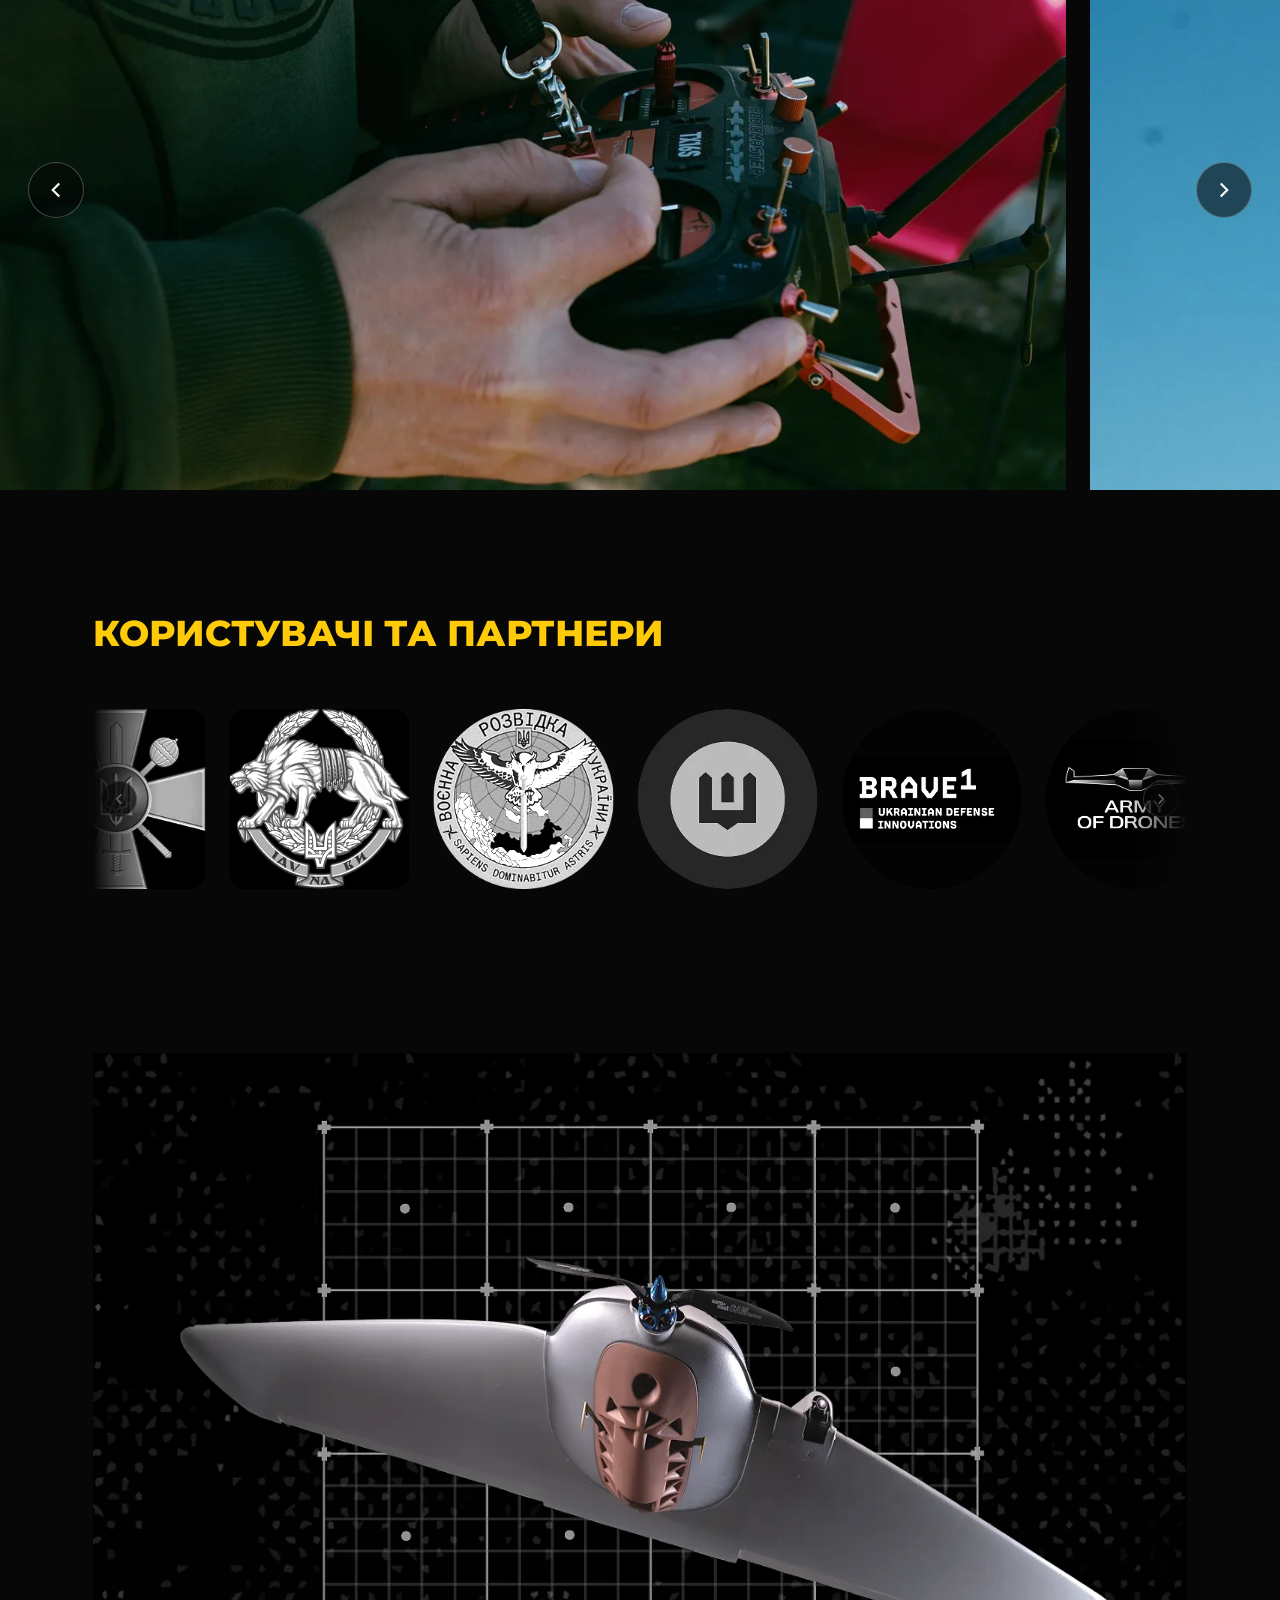
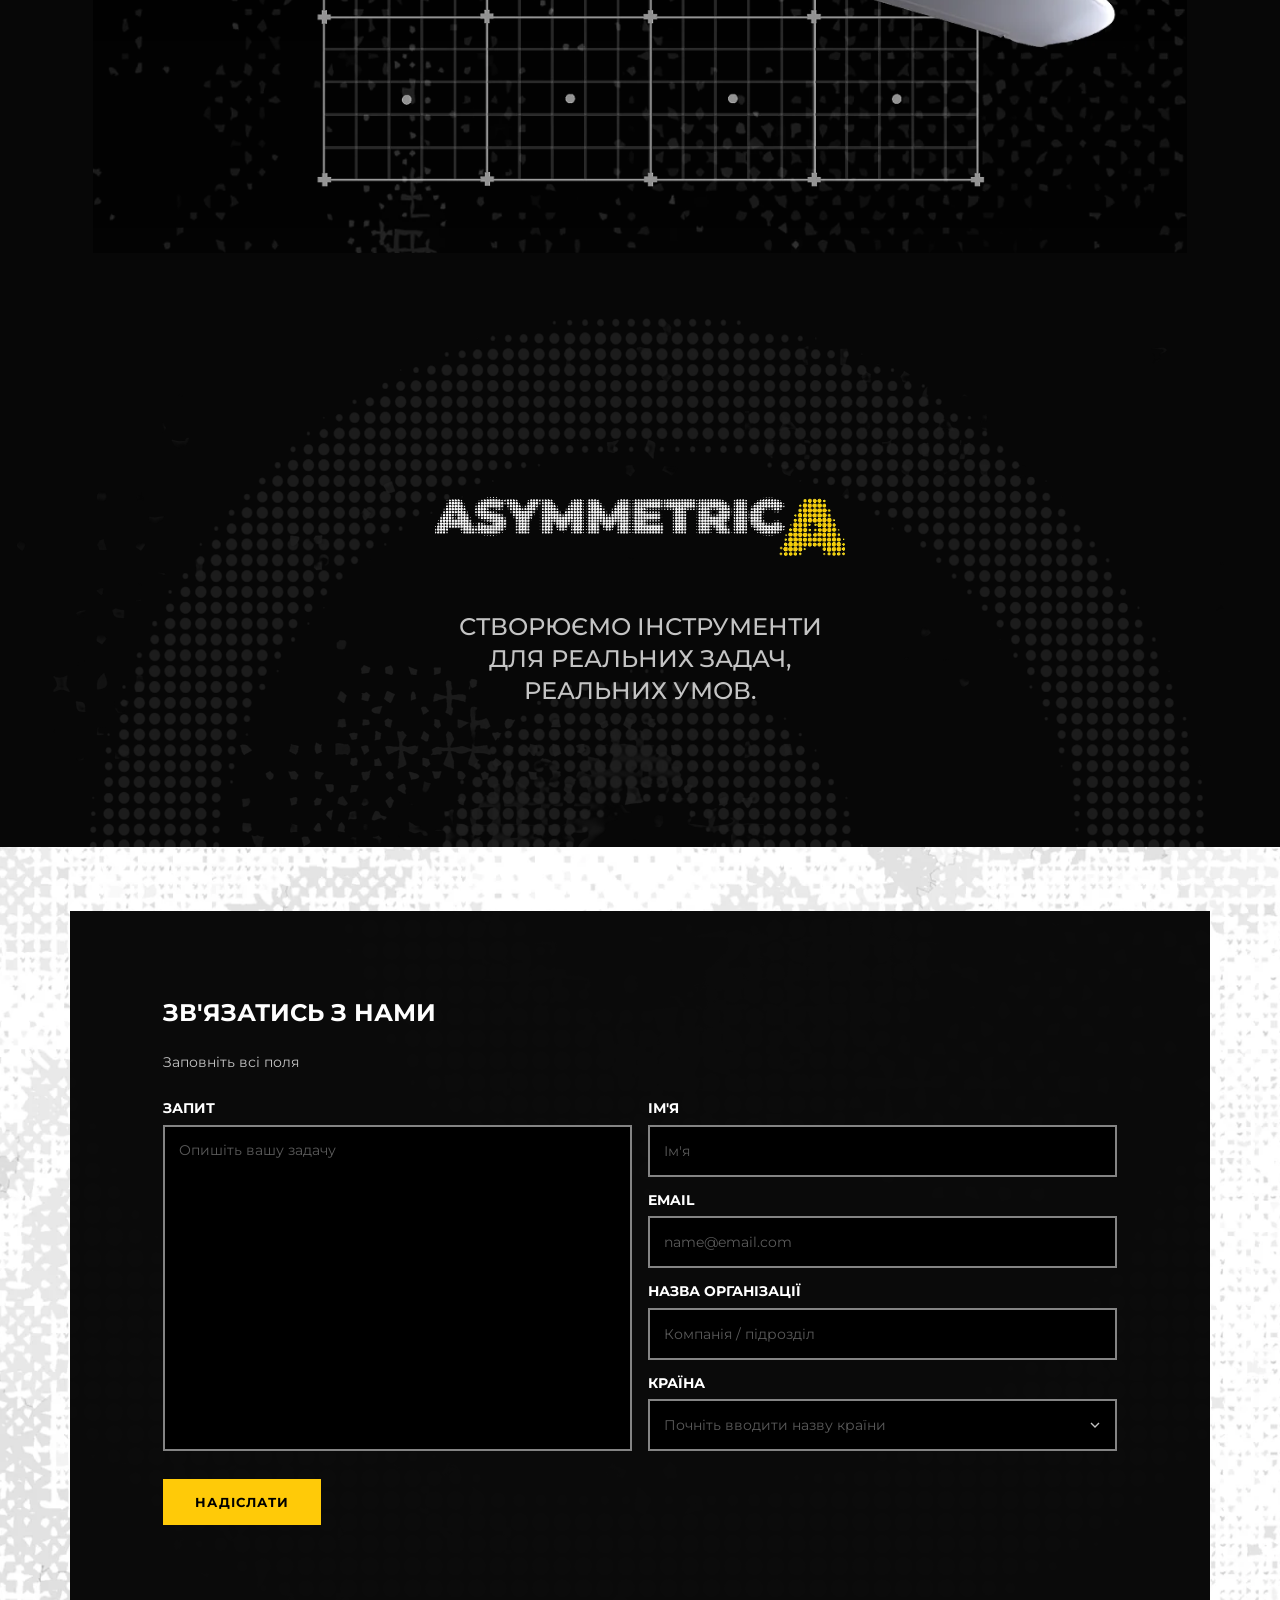
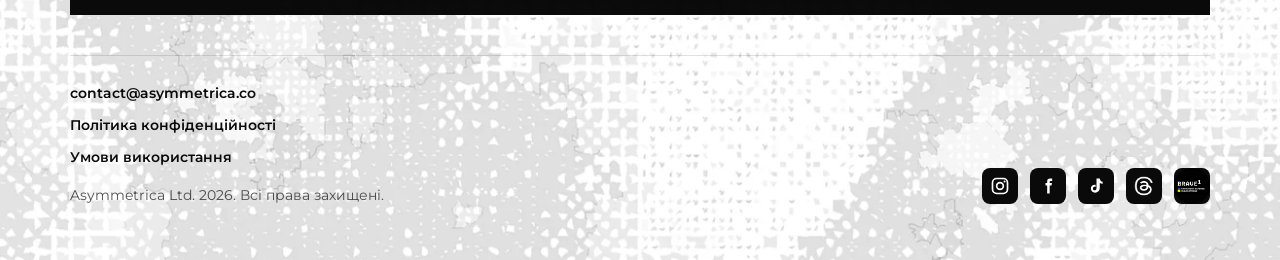
==== commit df1dbc54: "Replace panorama carousel photos on homepage New set of 17 photos (12 НРК, 4 крила, 1 граундстейшн) " ====
--- a/html/index.html
+++ b/html/index.html
@@ -398,6 +398,6 @@
   <script src="../js/countries.js?v=6"></script>
   <script src="../js/mobile-menu.js?v=1"></script>
   <script src="../js/hero-video.js?v=2"></script>
-  <script src="../js/asymmetrica.js?v=23"></script>
+  <script src="../js/asymmetrica.js?v=24"></script>
 </body>
 </html>
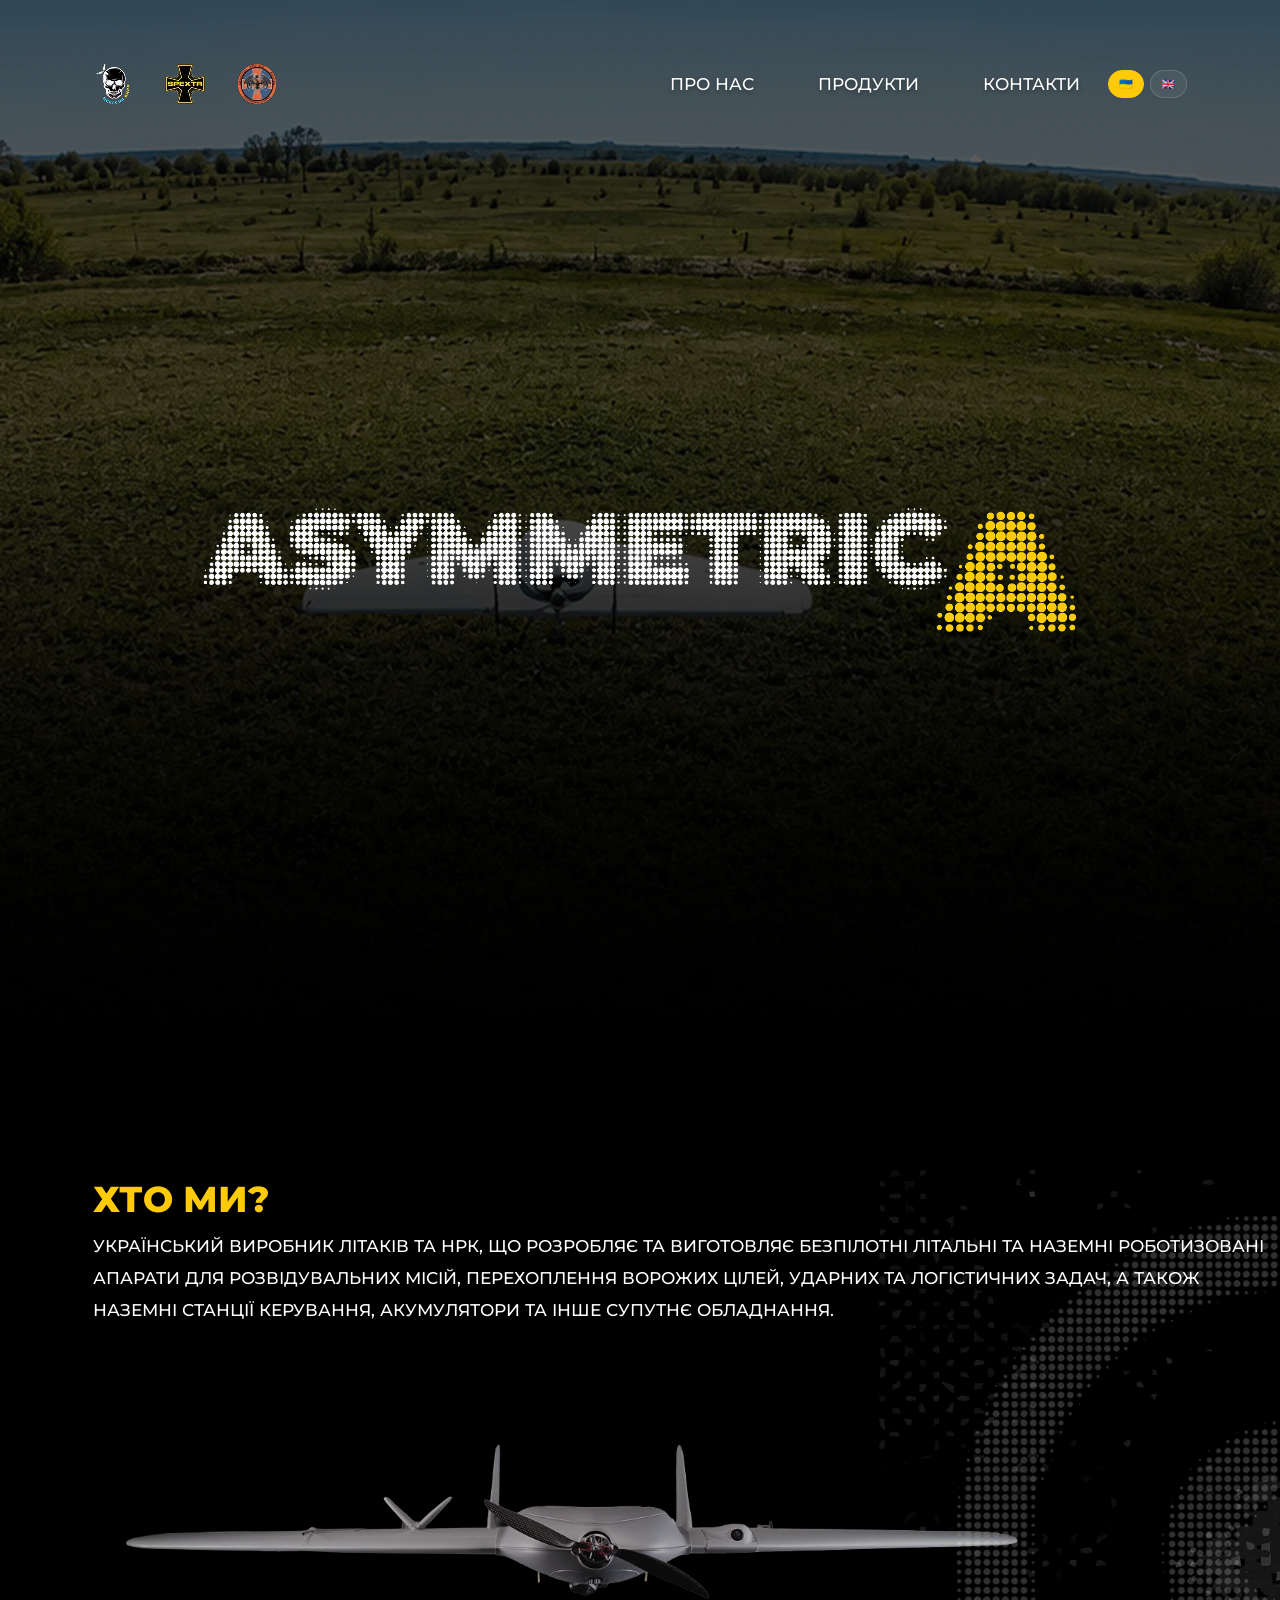
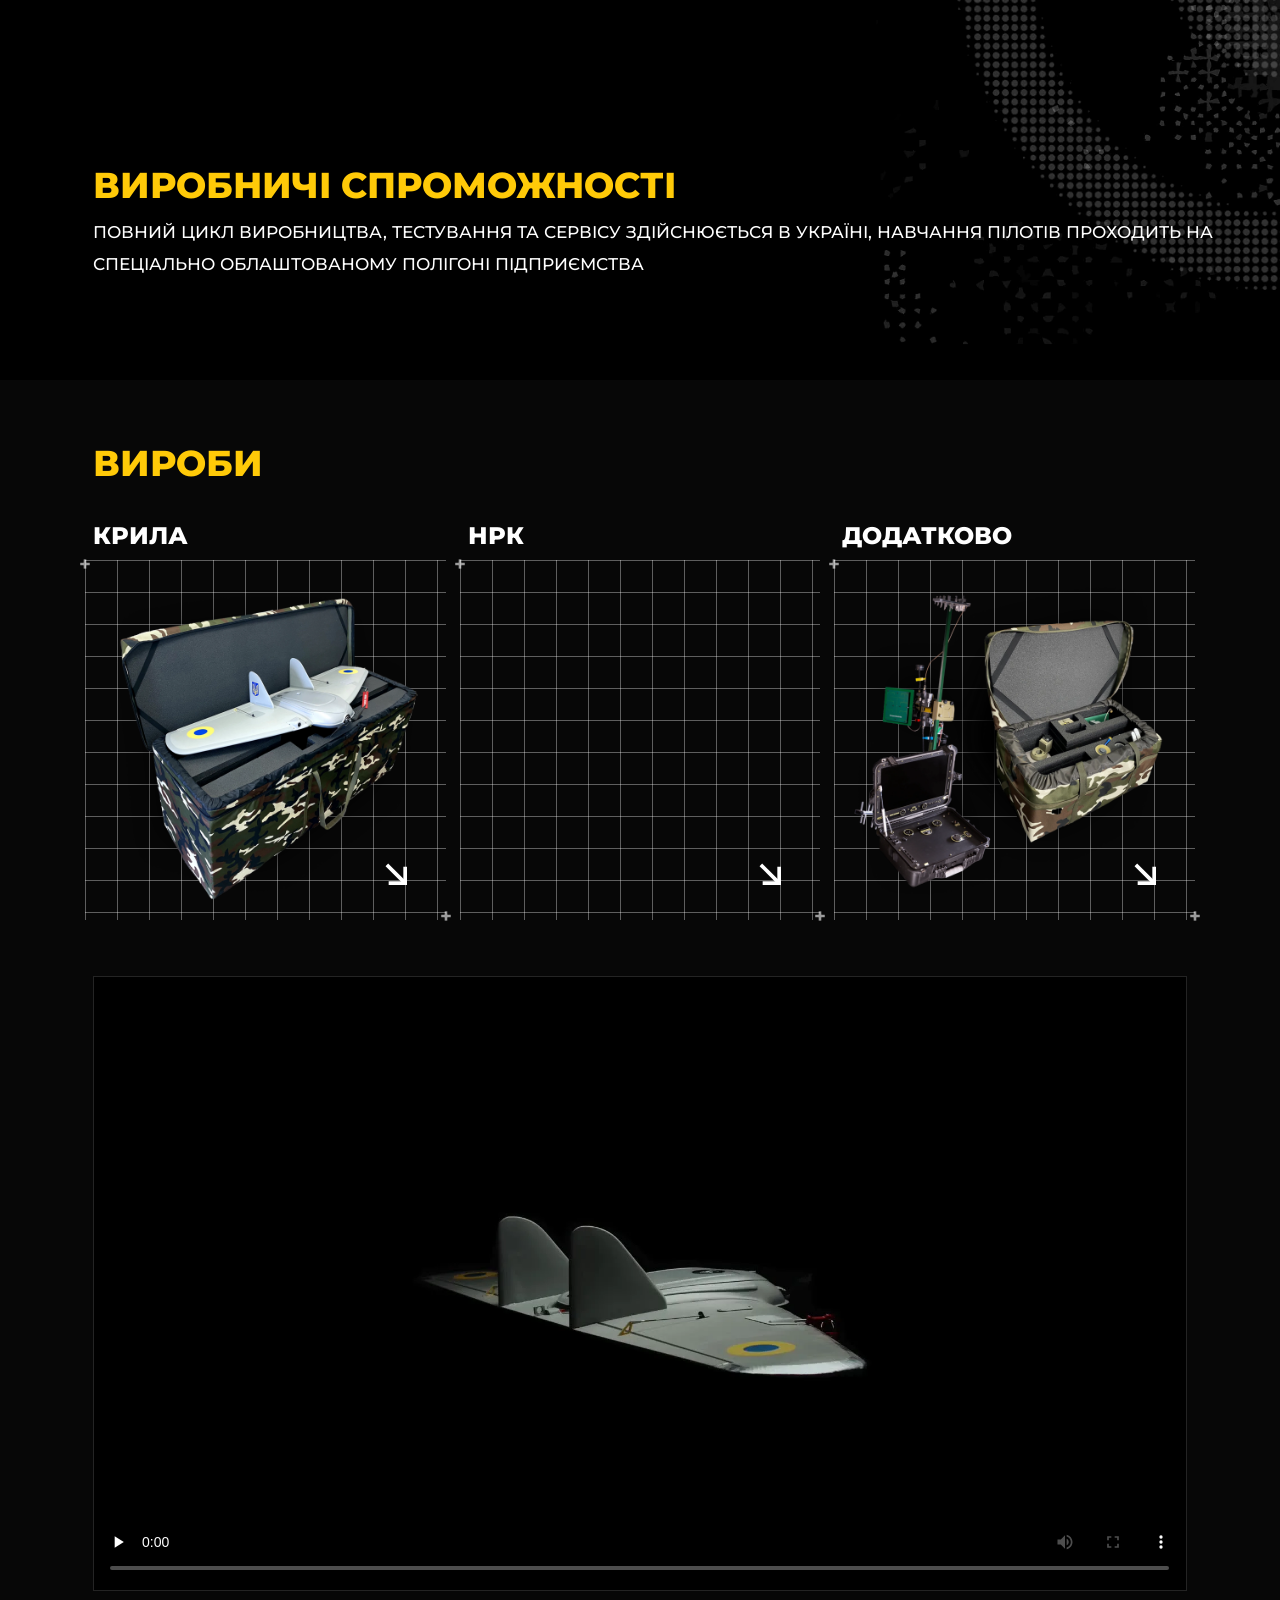
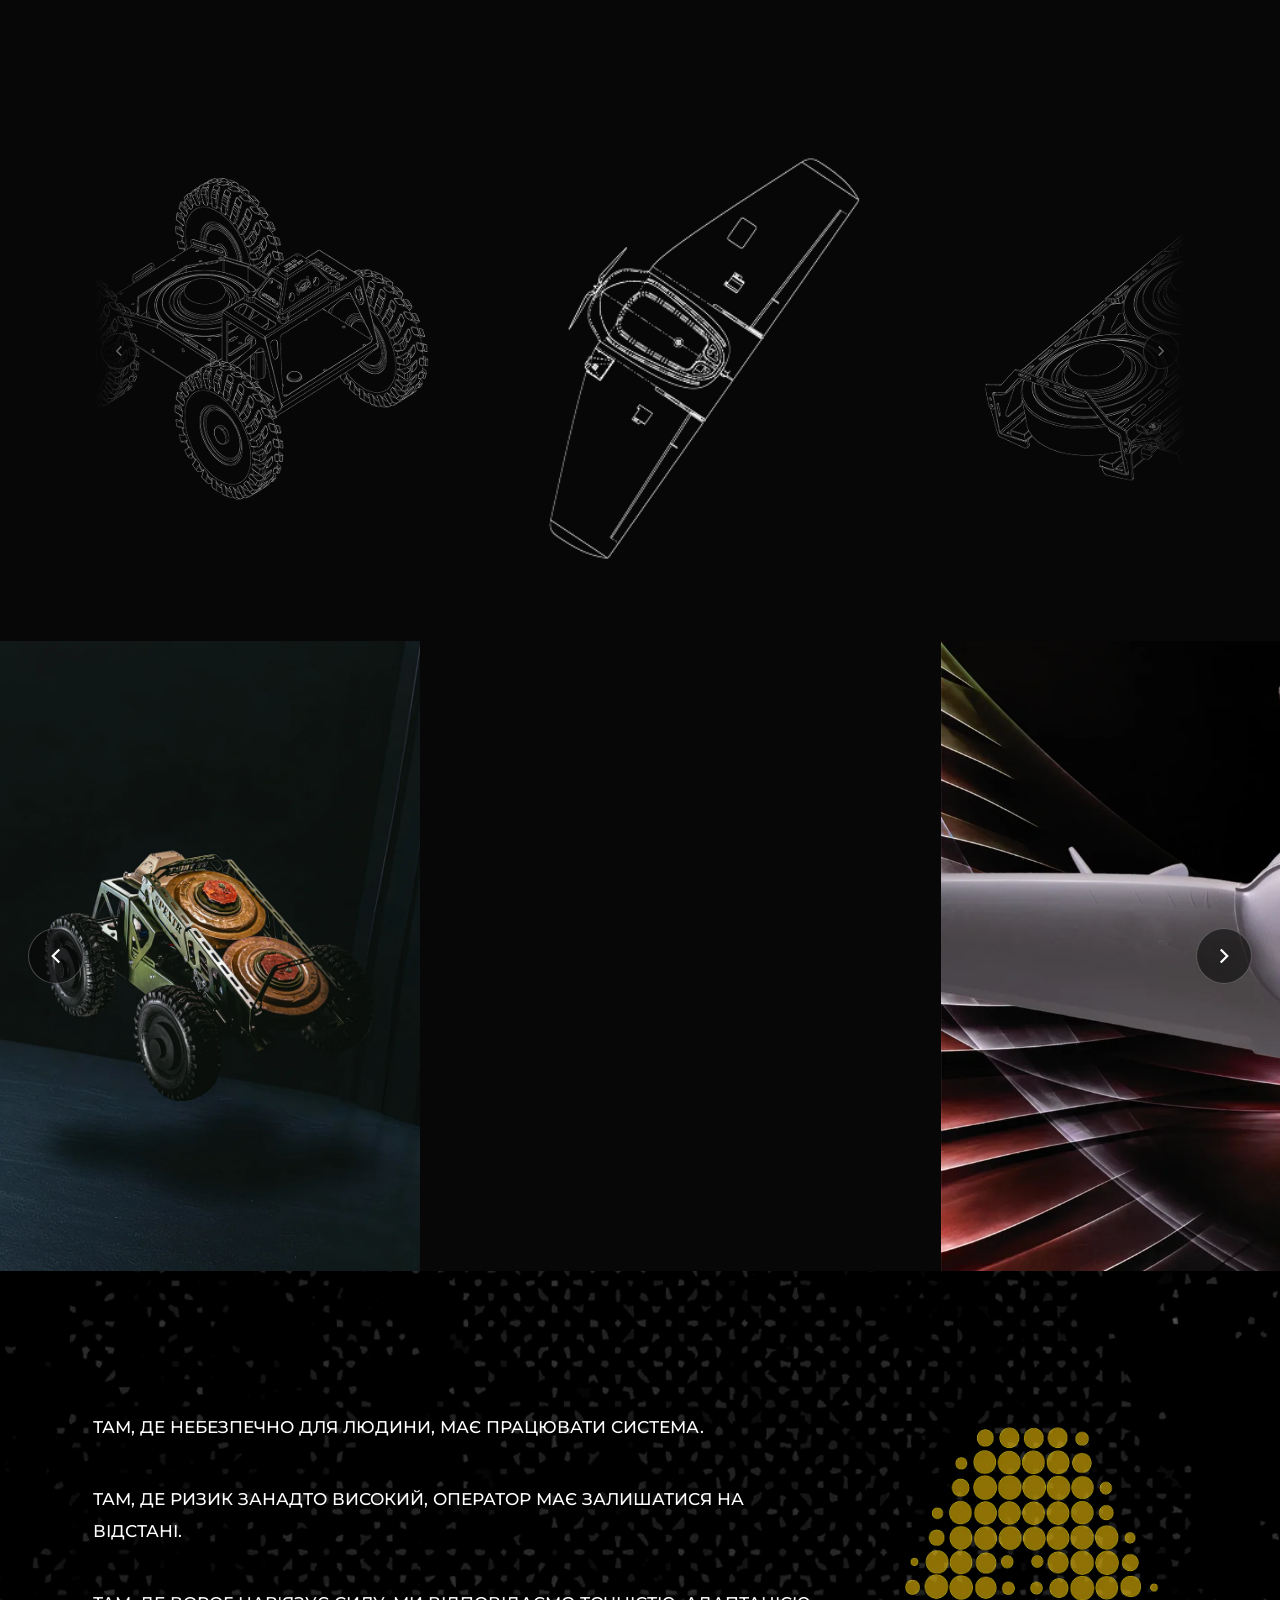
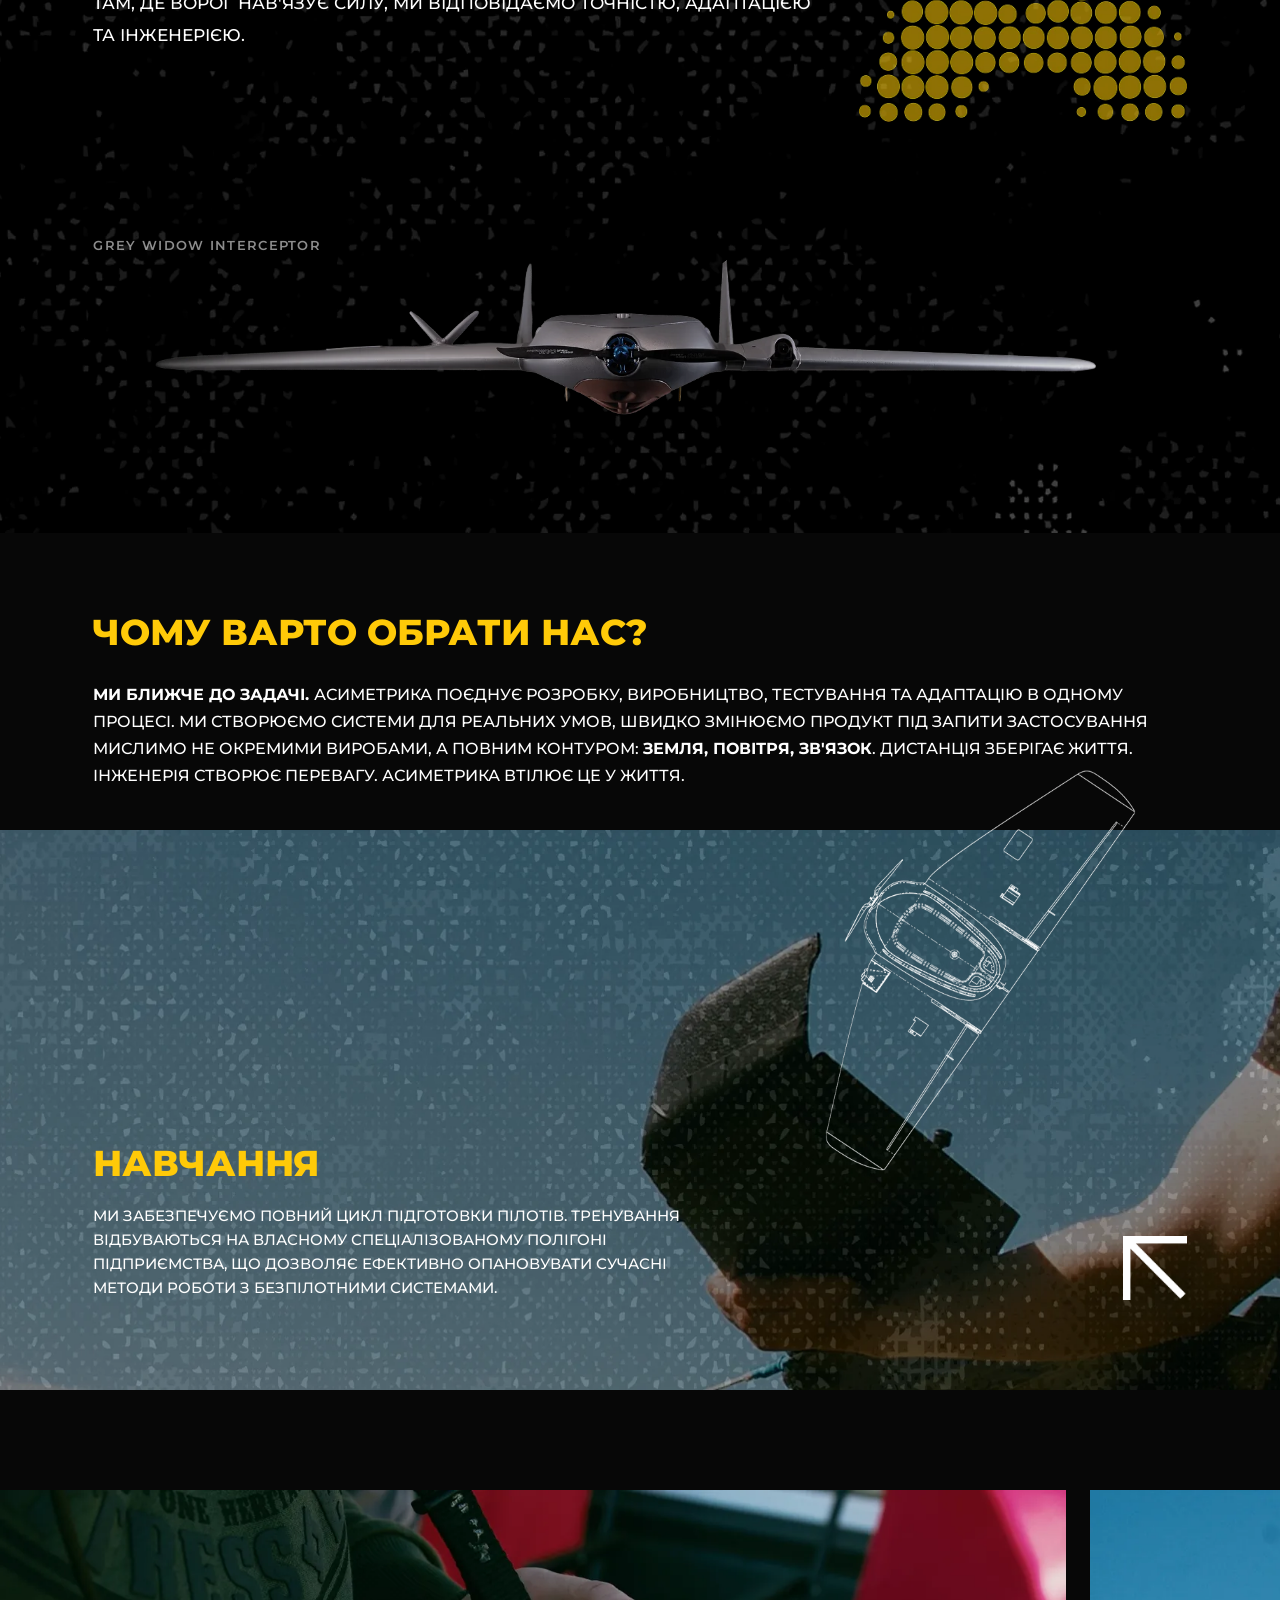
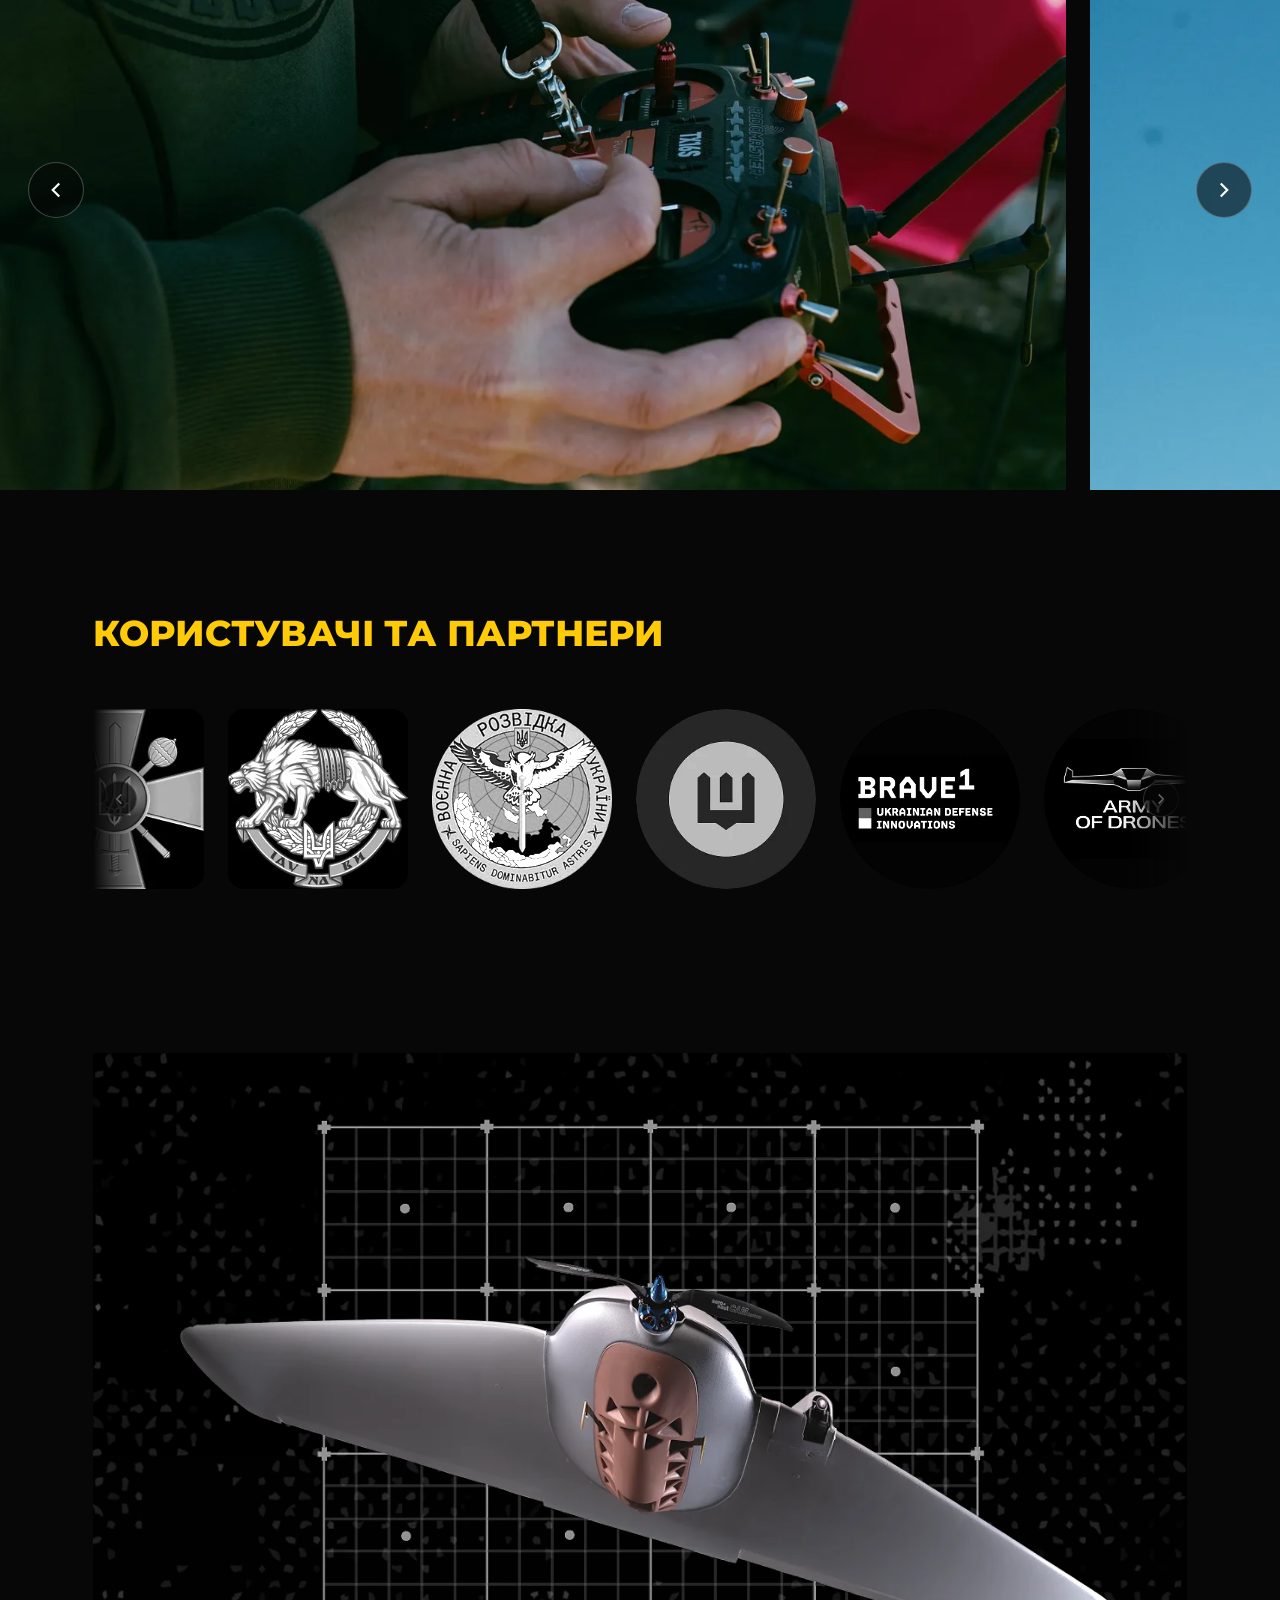
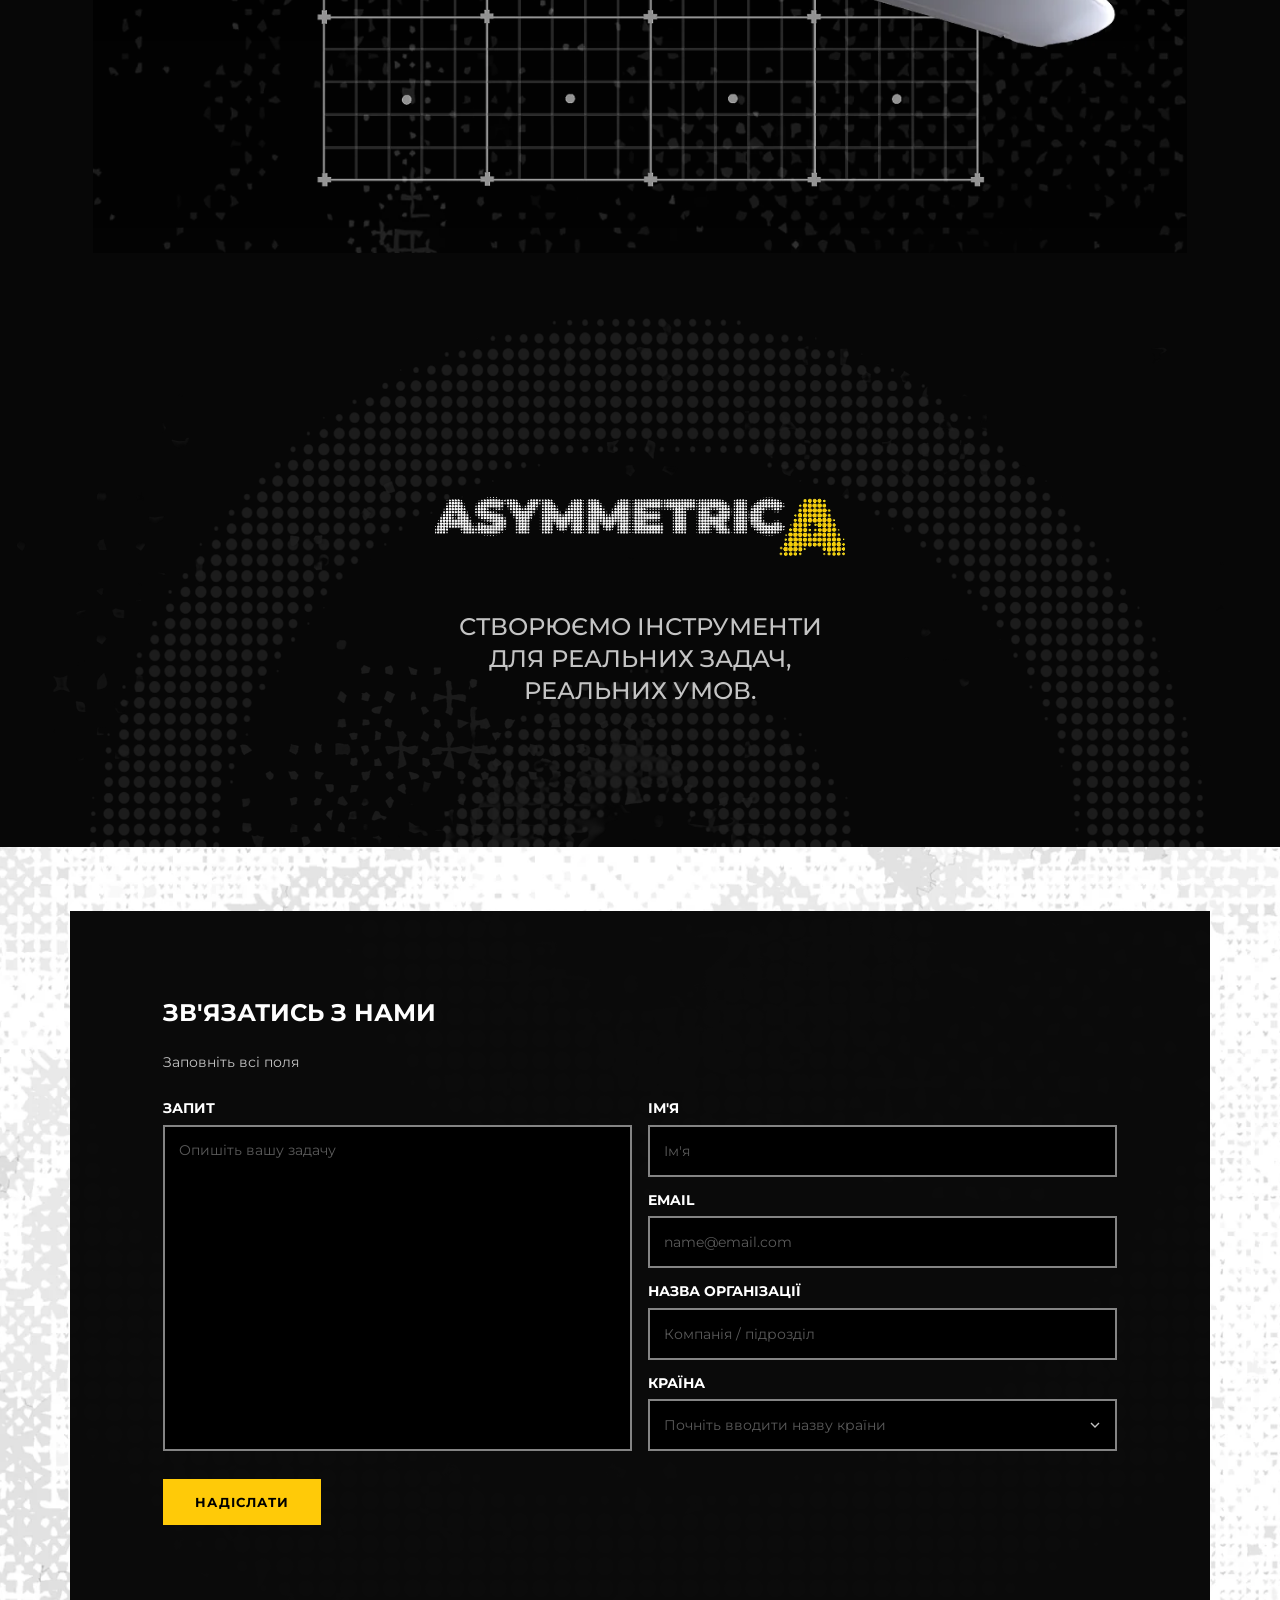
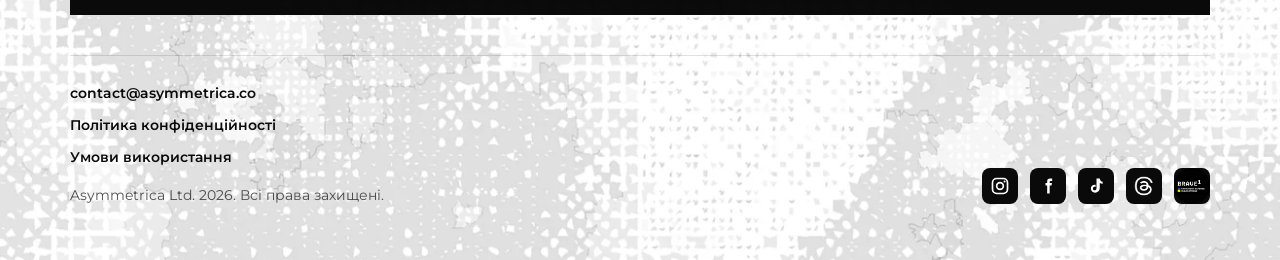
==== commit e2d4312e: "Add dedicated Contacts page with brand social icons New contacts.html matches the provided design: A" ====
--- a/html/index.html
+++ b/html/index.html
@@ -42,7 +42,7 @@
           <nav class="menu" aria-label="Головна навігація" data-en-aria="Main navigation">
             <a class="js-nav" href="#about"><span data-lang="uk">ПРО НАС</span><span data-lang="en" hidden>ABOUT US</span></a>
             <a class="js-nav" href="#products"><span data-lang="uk">ПРОДУКТИ</span><span data-lang="en" hidden>PRODUCTS</span></a>
-            <a class="js-nav" href="#contact"><span data-lang="uk">КОНТАКТИ</span><span data-lang="en" hidden>CONTACTS</span></a>
+            <a href="contacts.html"><span data-lang="uk">КОНТАКТИ</span><span data-lang="en" hidden>CONTACTS</span></a>
           </nav>
           <div class="lang-switch lang-switch--header js-lang-switch" role="group" aria-label="Мова сайту / Site language">
             <button type="button" class="lang-switch__btn js-lang-btn" data-lang-btn="uk" aria-pressed="true" aria-label="Українська">🇺🇦</button>
@@ -72,7 +72,7 @@
             <a class="mobile-menu__sublink" href="gstation.html"><span data-lang="uk">ДОДАТКОВО</span><span data-lang="en" hidden>ADD-ONS</span></a>
           </div>
         </div>
-        <a class="mobile-menu__link js-nav" href="#contact"><span data-lang="uk">КОНТАКТИ</span><span data-lang="en" hidden>CONTACTS</span></a>
+        <a class="mobile-menu__link" href="contacts.html"><span data-lang="uk">КОНТАКТИ</span><span data-lang="en" hidden>CONTACTS</span></a>
       </nav>
 
       <div class="hero__center">
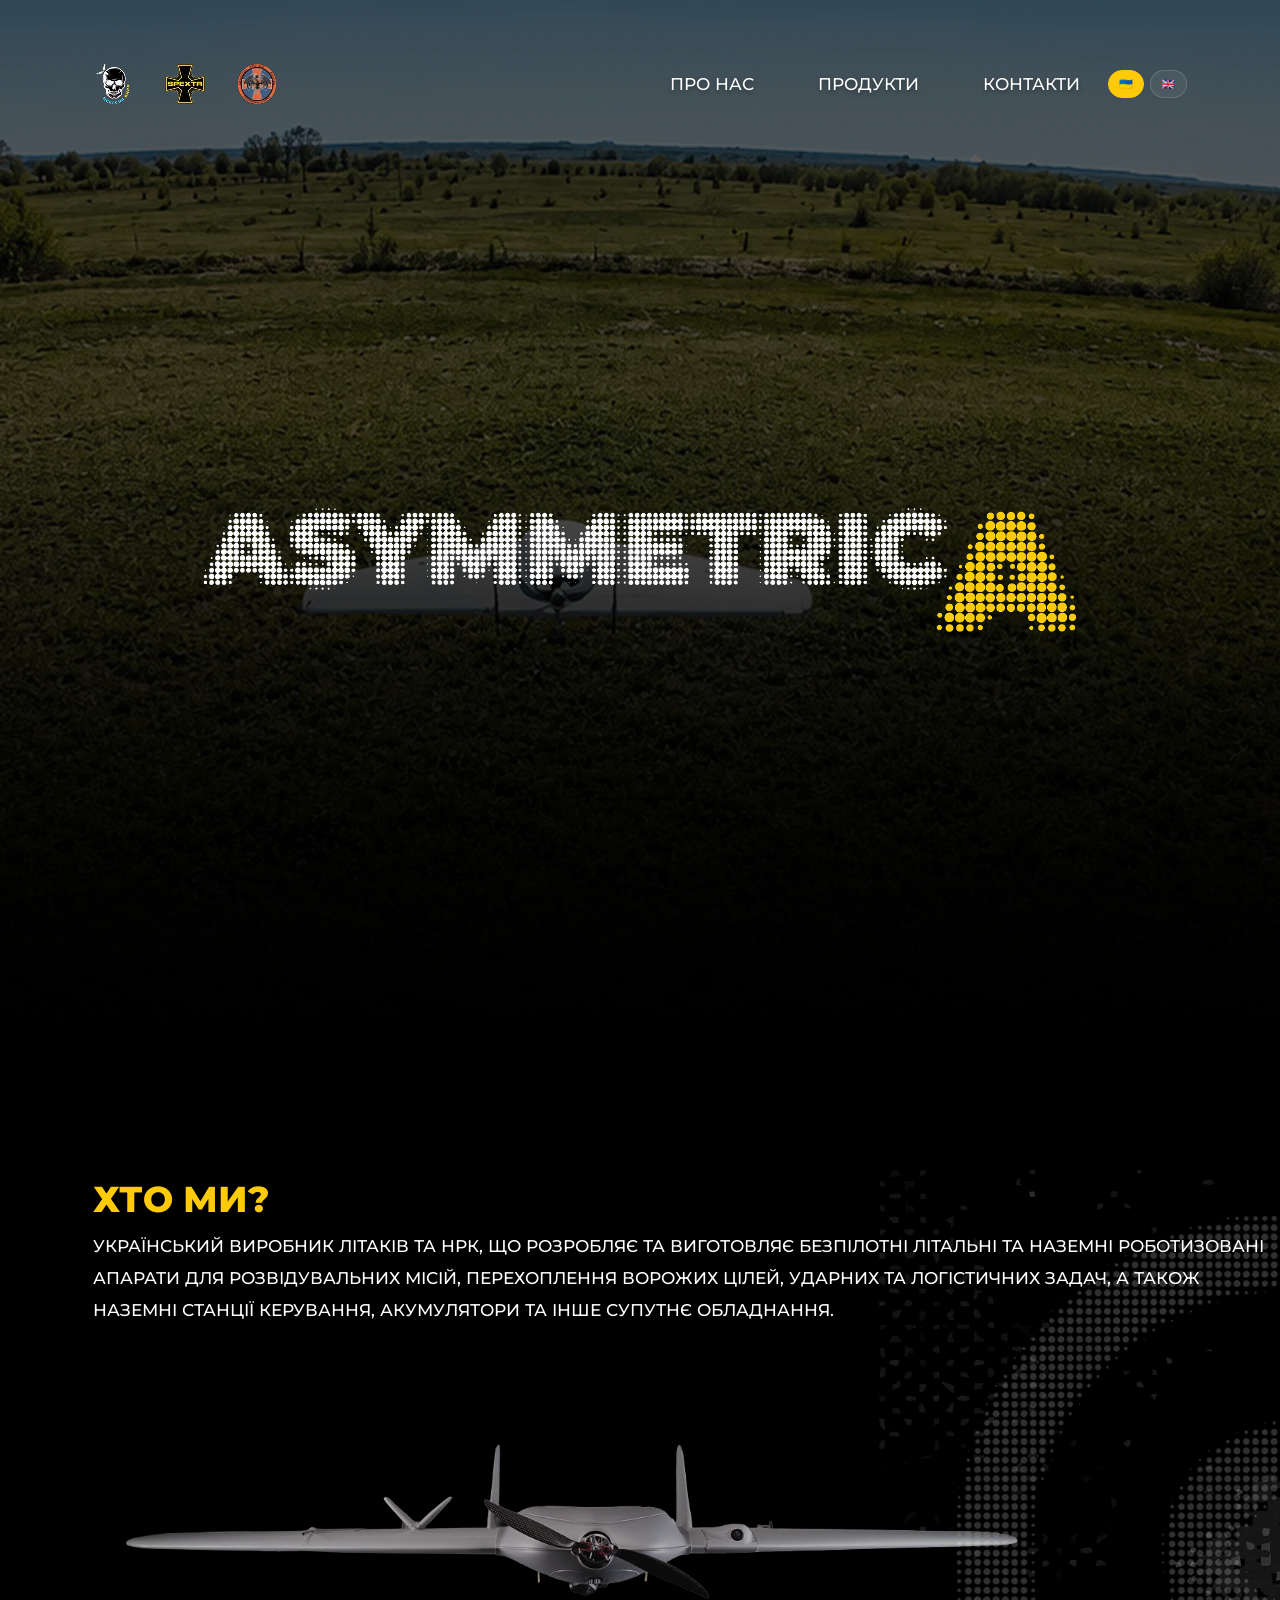
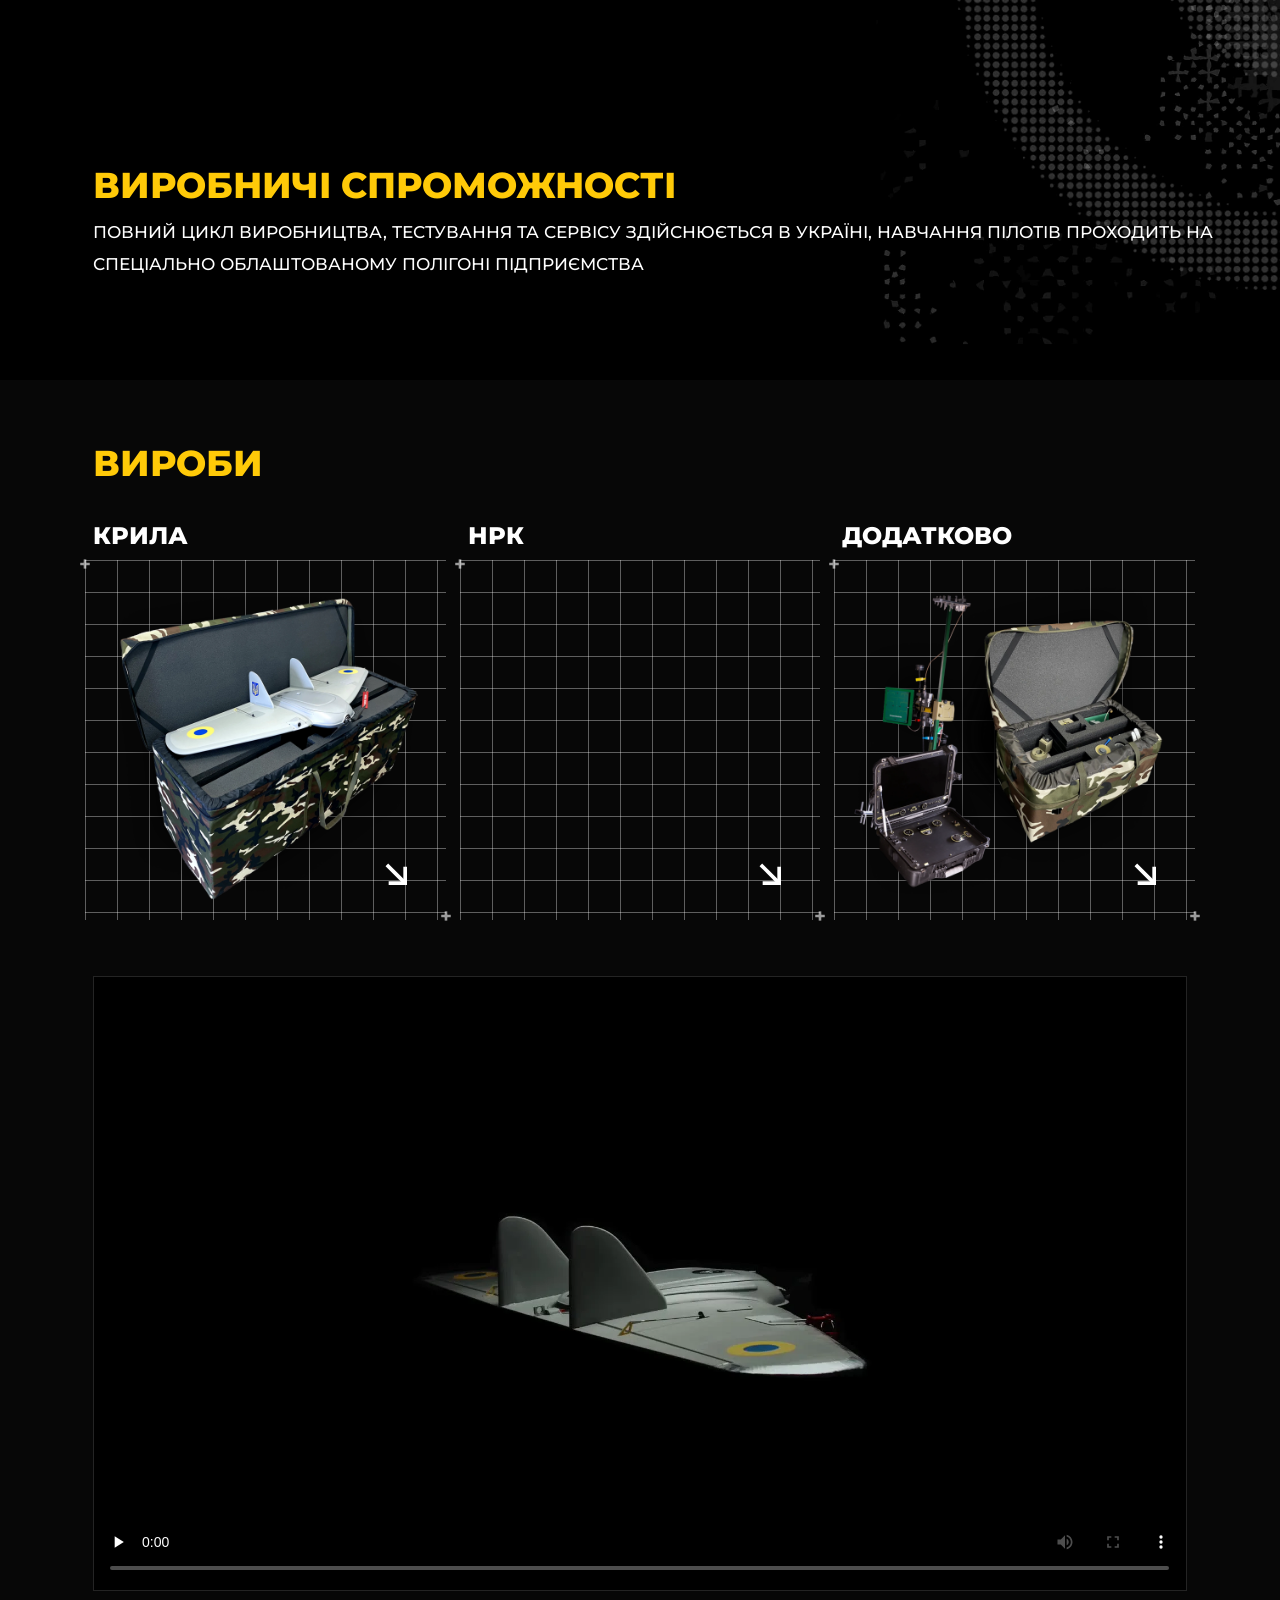
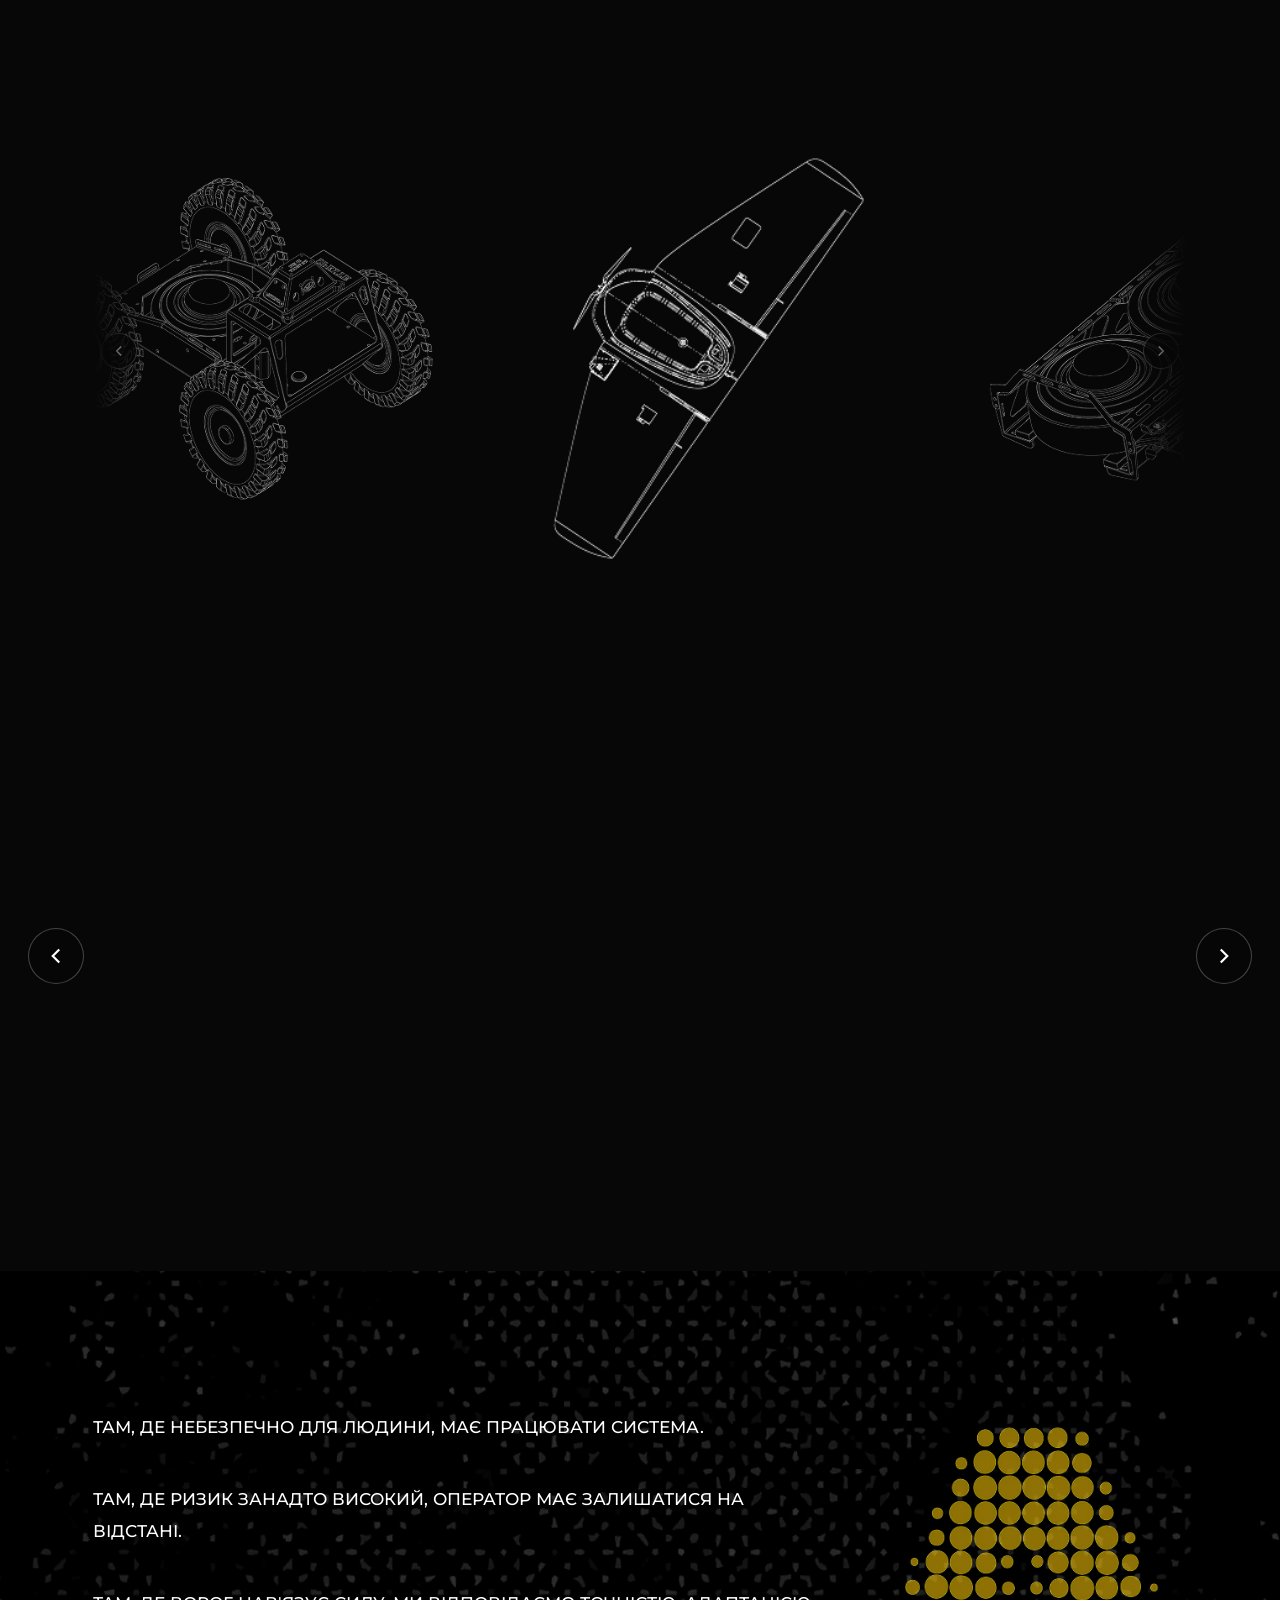
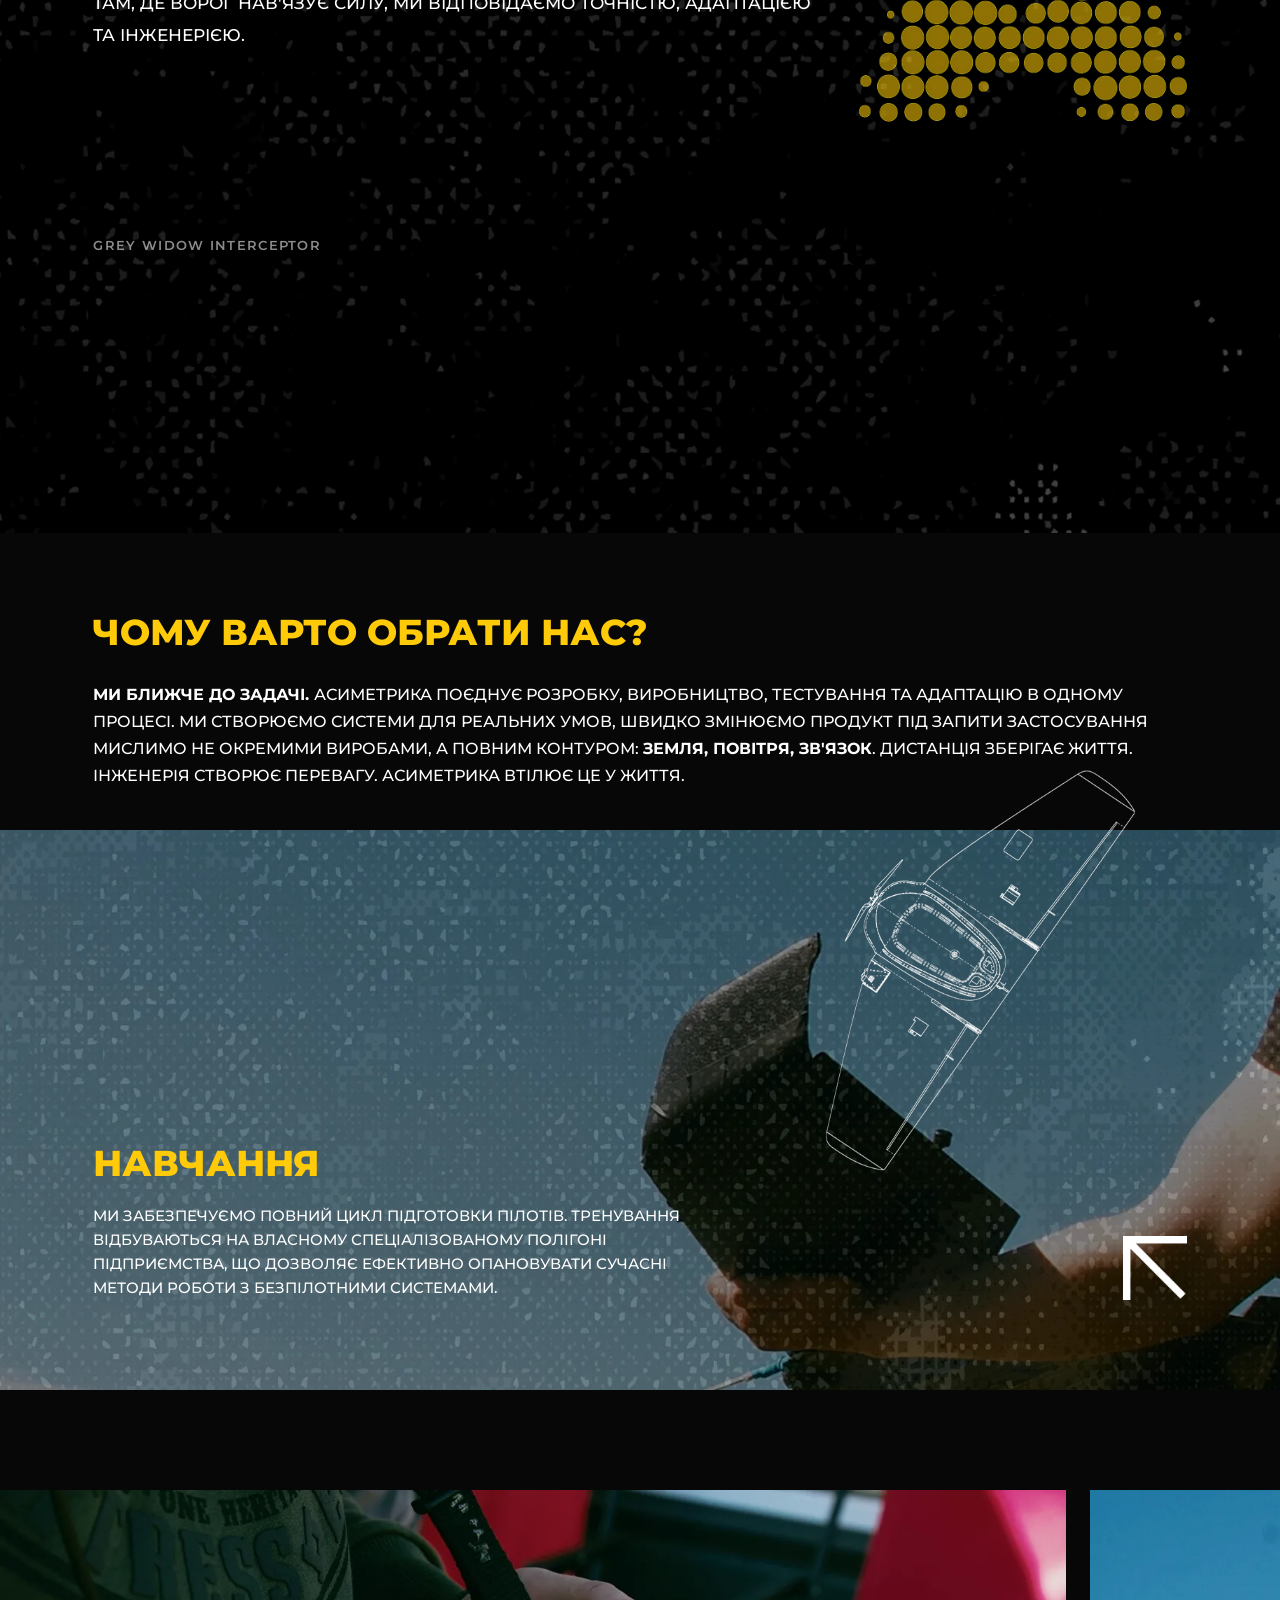
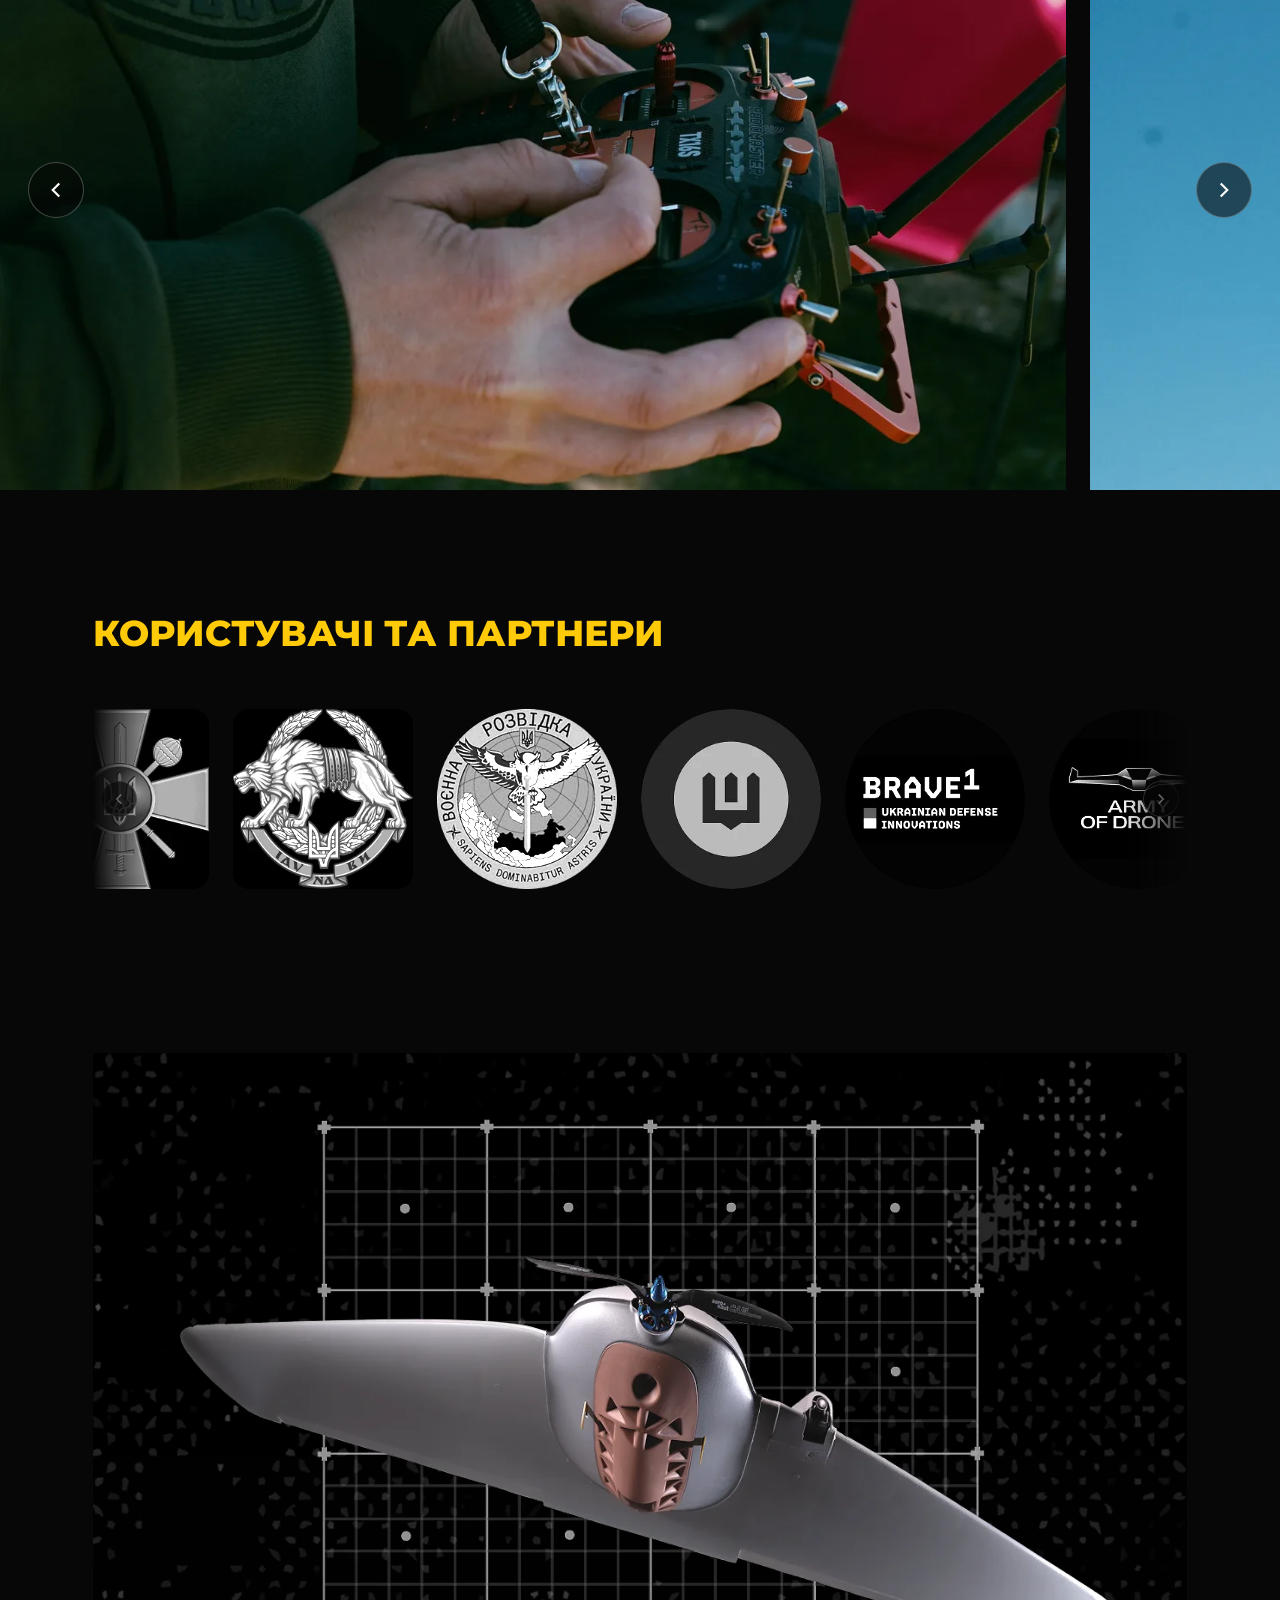
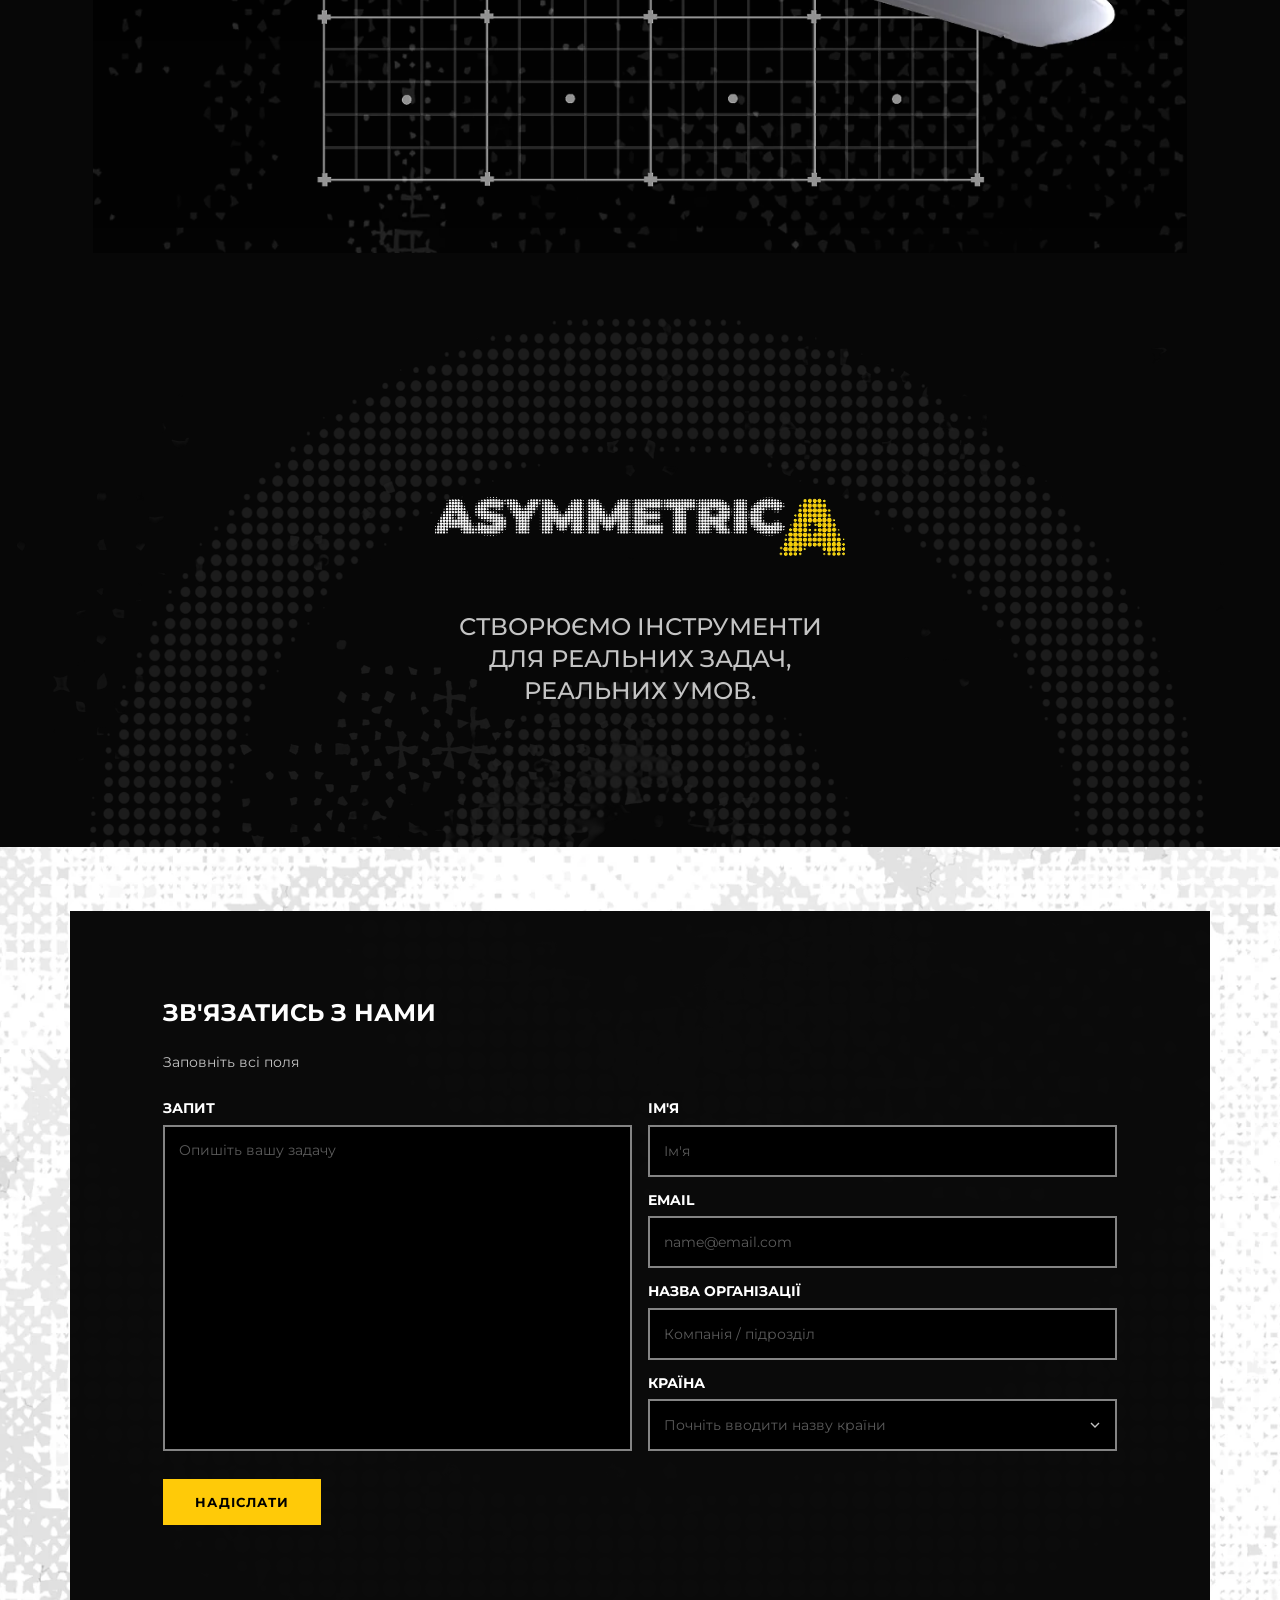
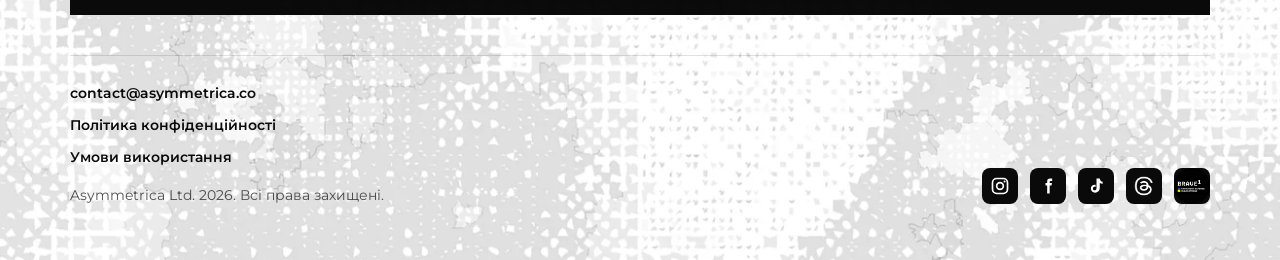
==== commit 27dd5f42: "Remove UN/EU arms-embargo countries from the inquiry form dropdown Drop Somalia, South Sudan, Libya," ====
--- a/html/index.html
+++ b/html/index.html
@@ -395,7 +395,7 @@
     </button>
   </div>
 
-  <script src="../js/countries.js?v=6"></script>
+  <script src="../js/countries.js?v=7"></script>
   <script src="../js/mobile-menu.js?v=1"></script>
   <script src="../js/hero-video.js?v=2"></script>
   <script src="../js/asymmetrica.js?v=24"></script>
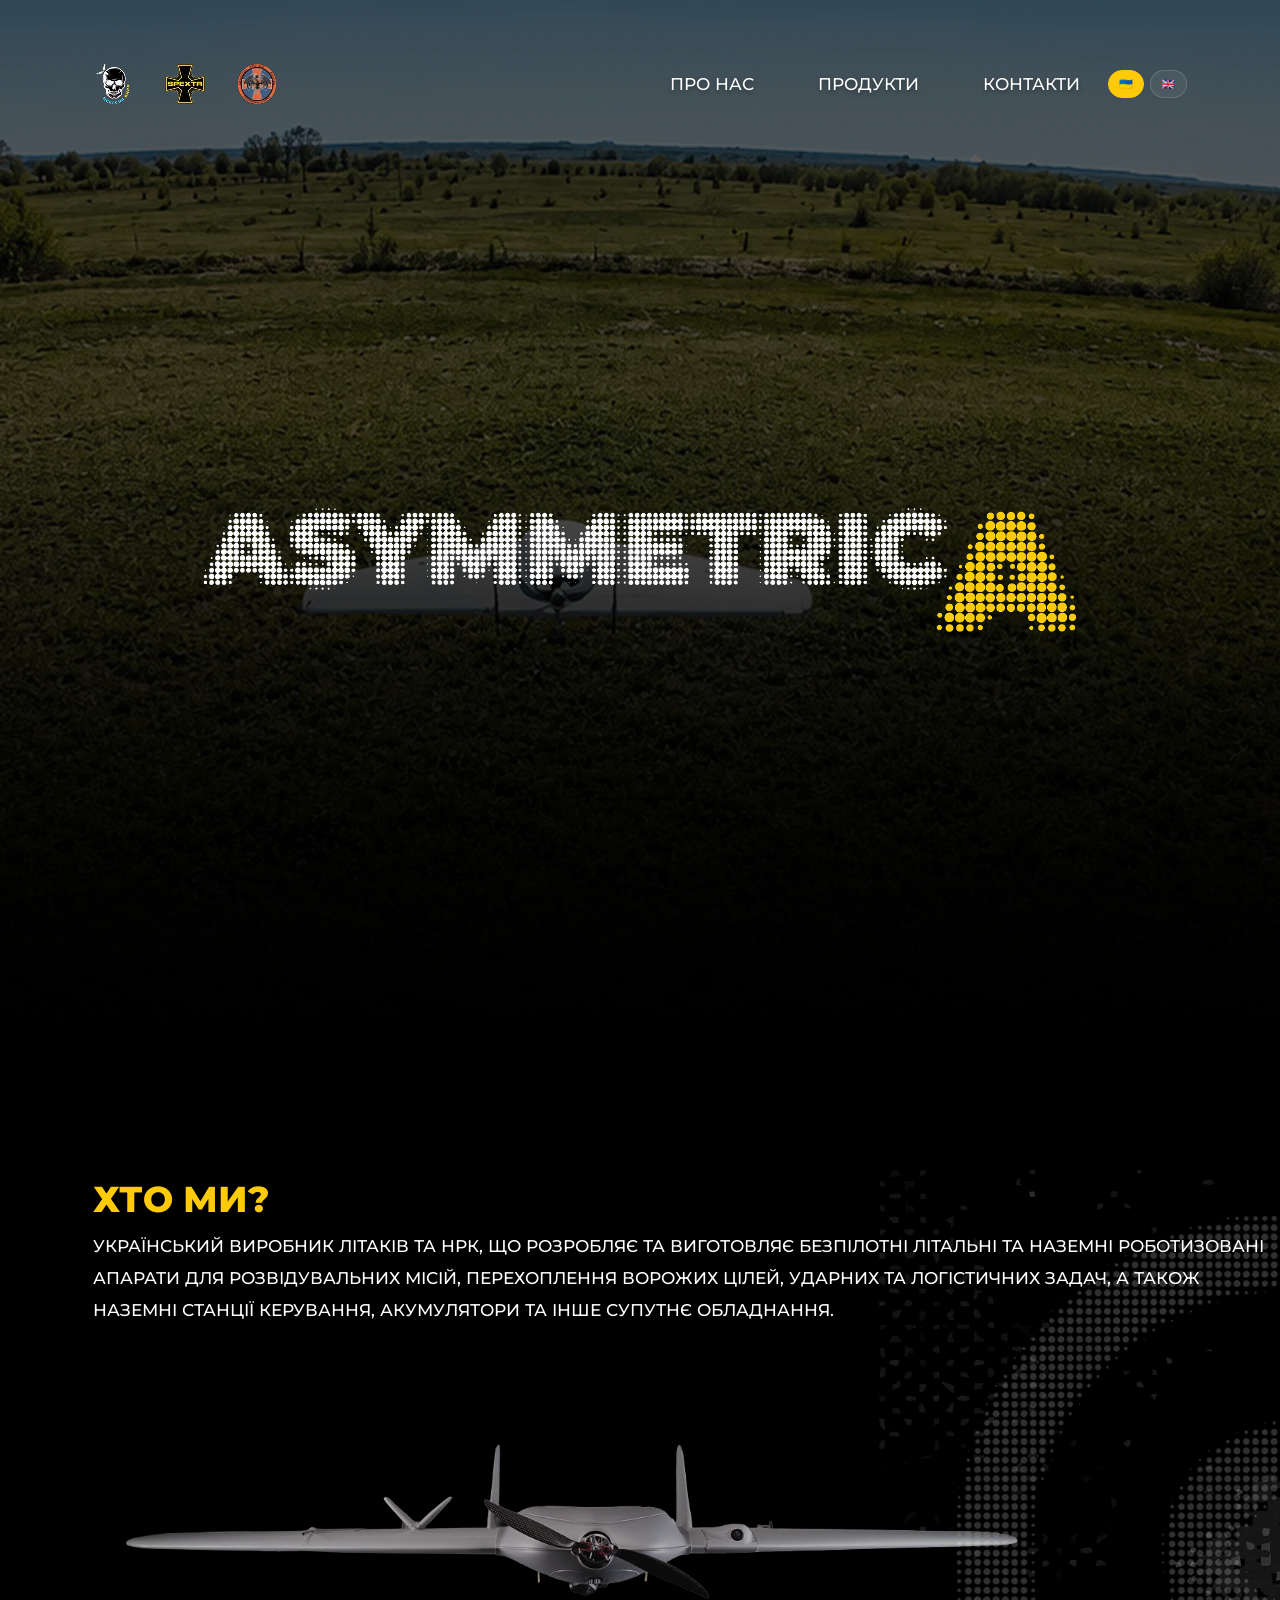
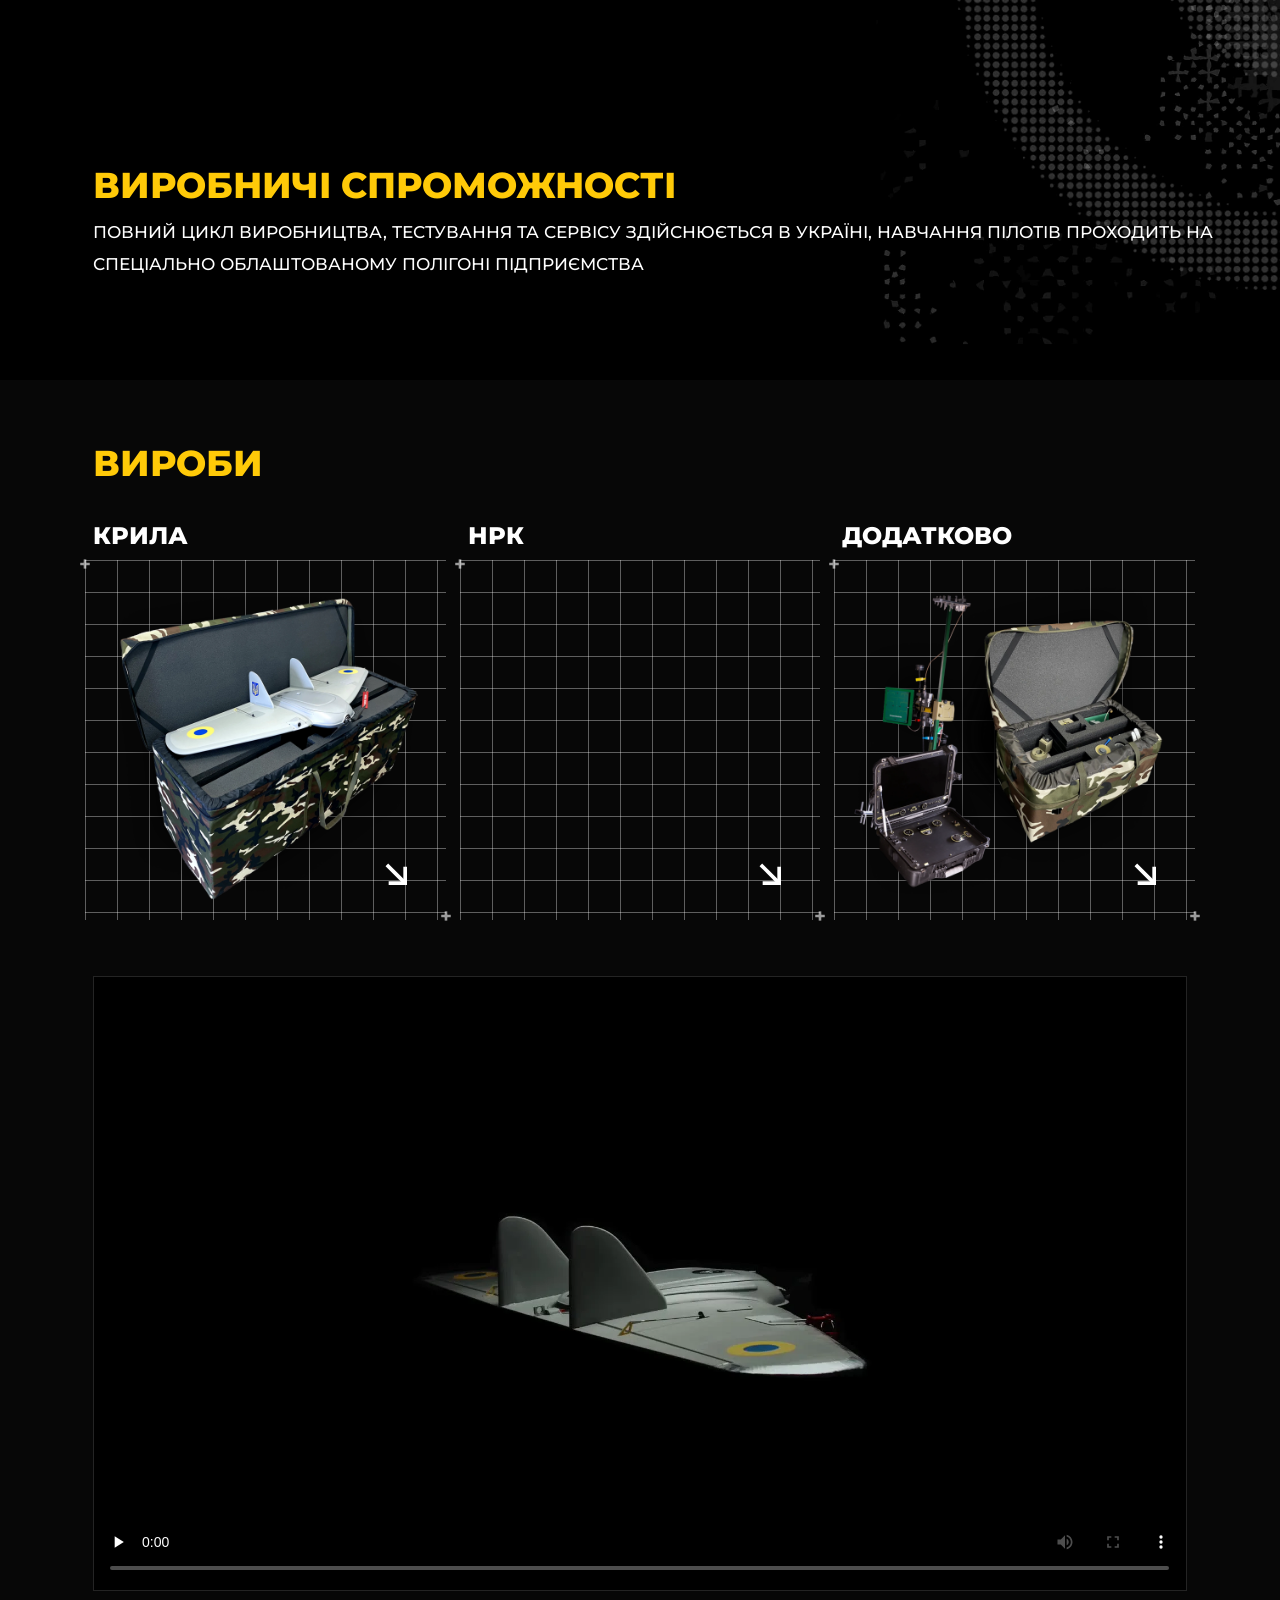
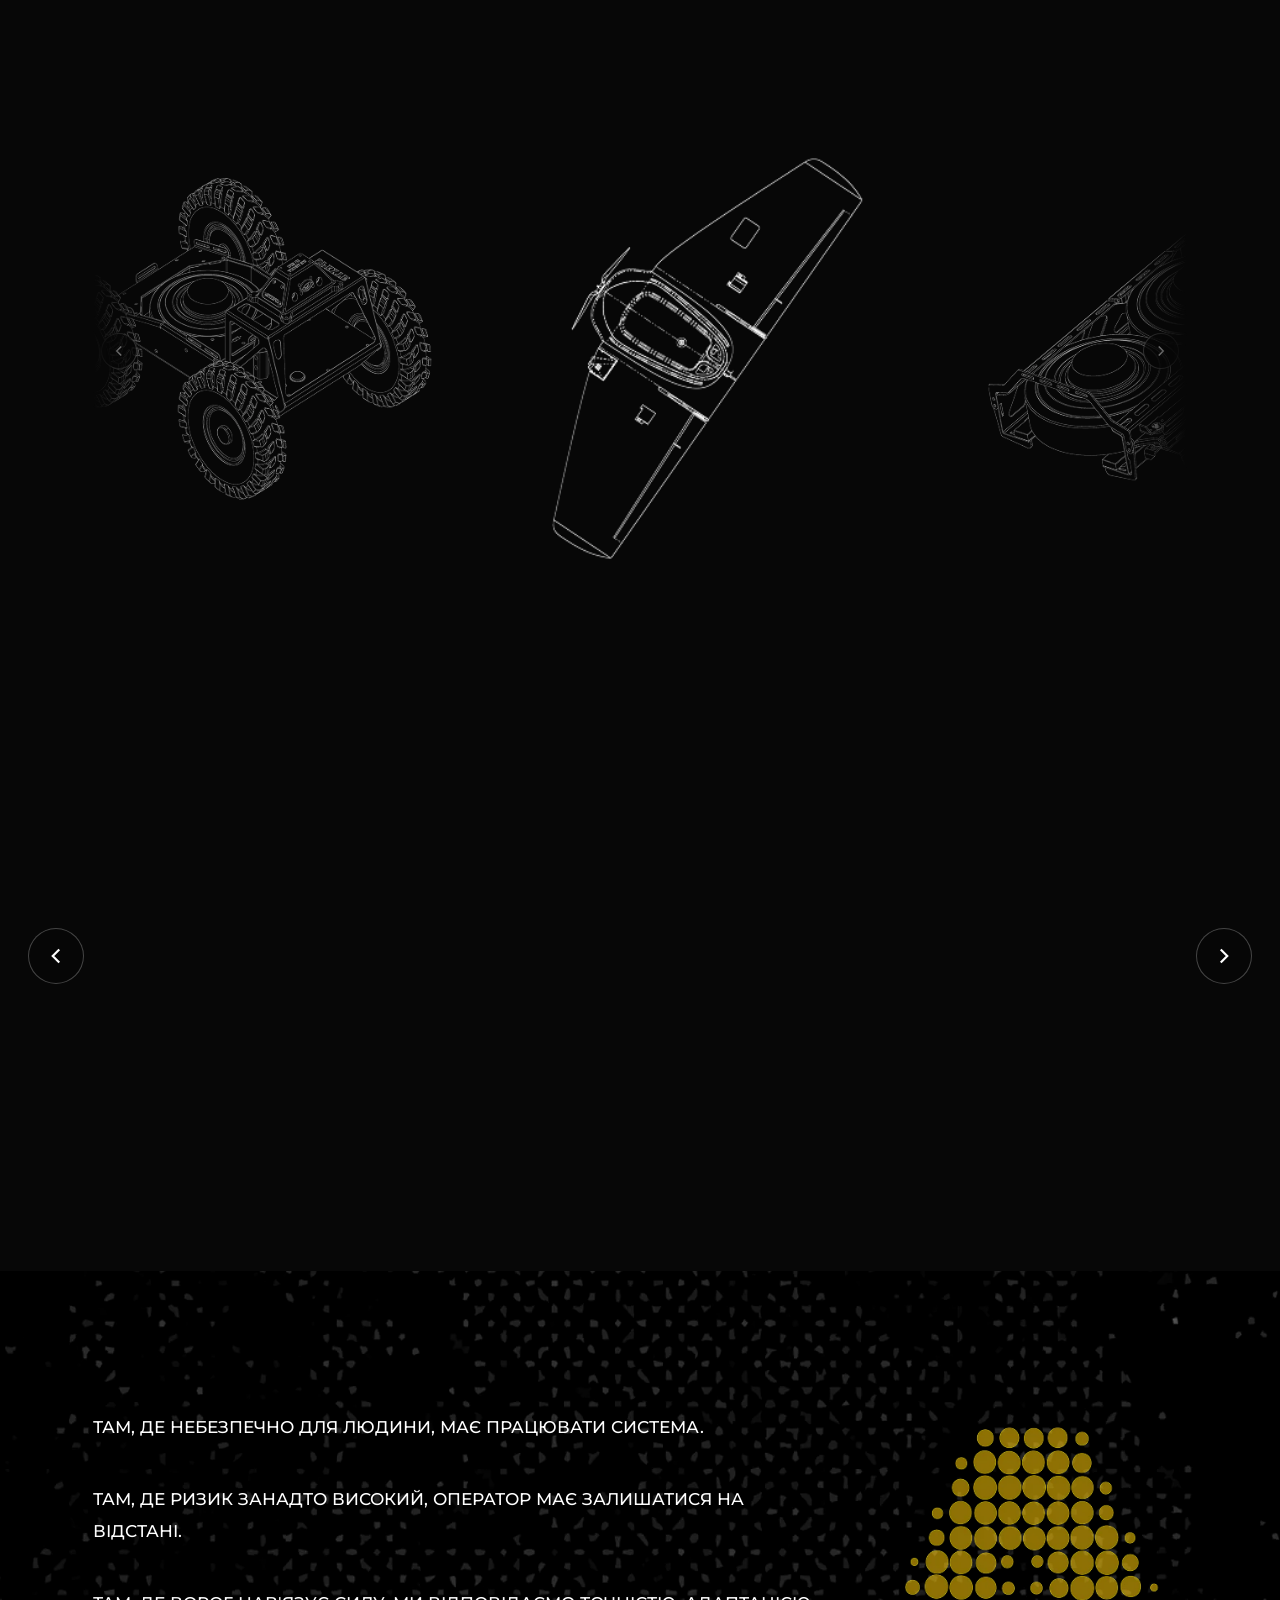
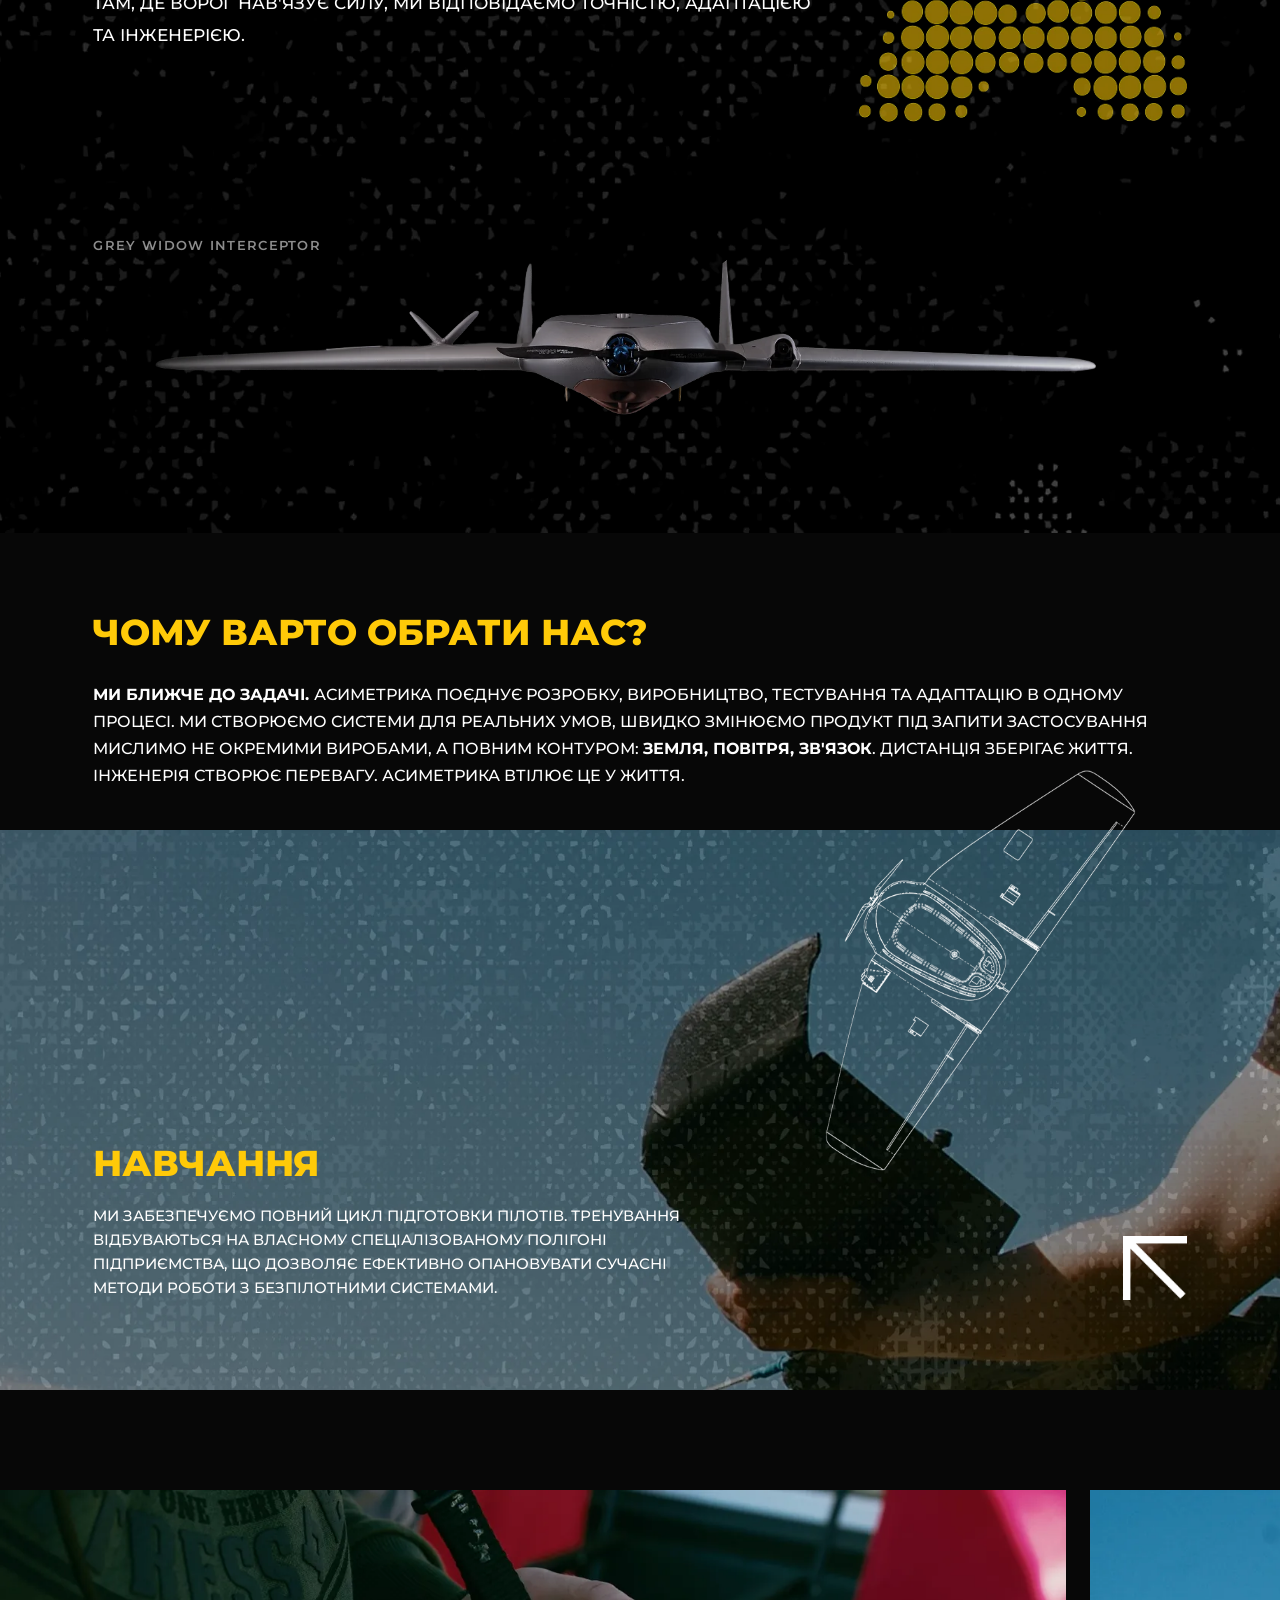
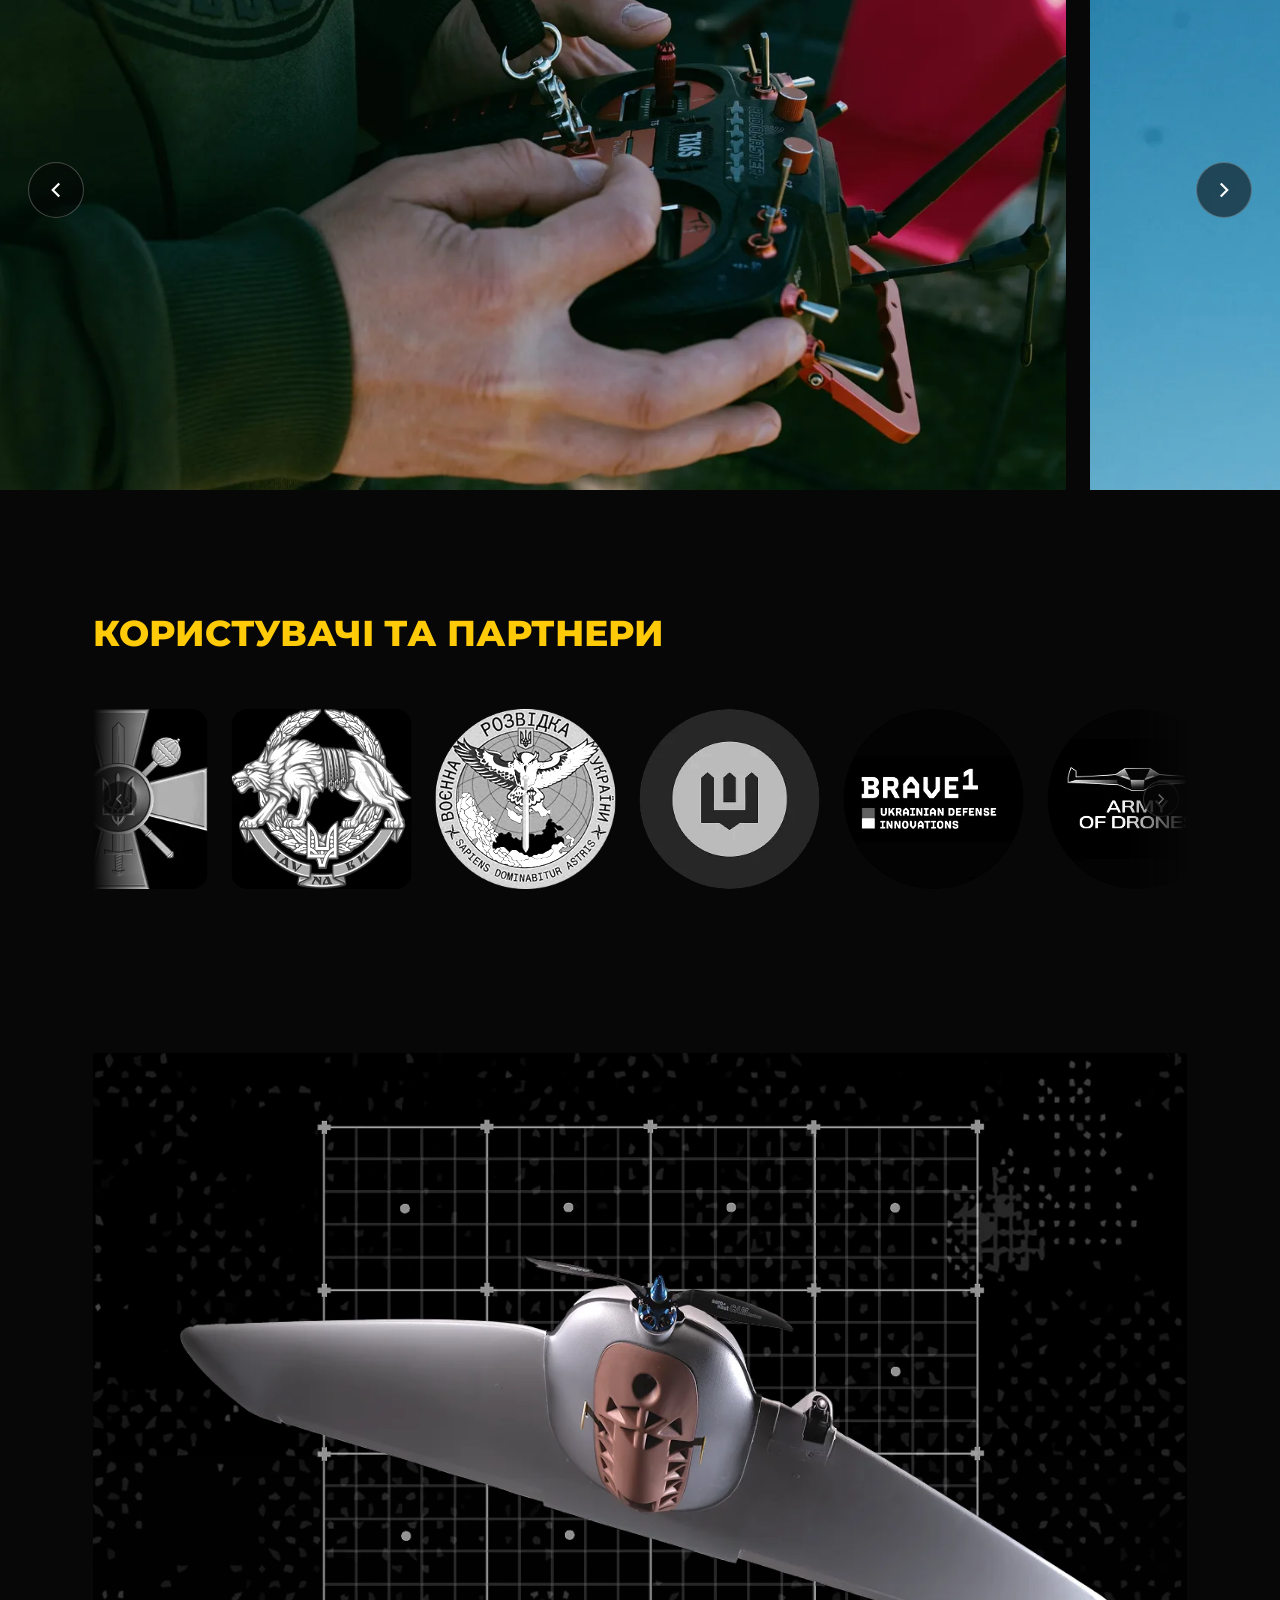
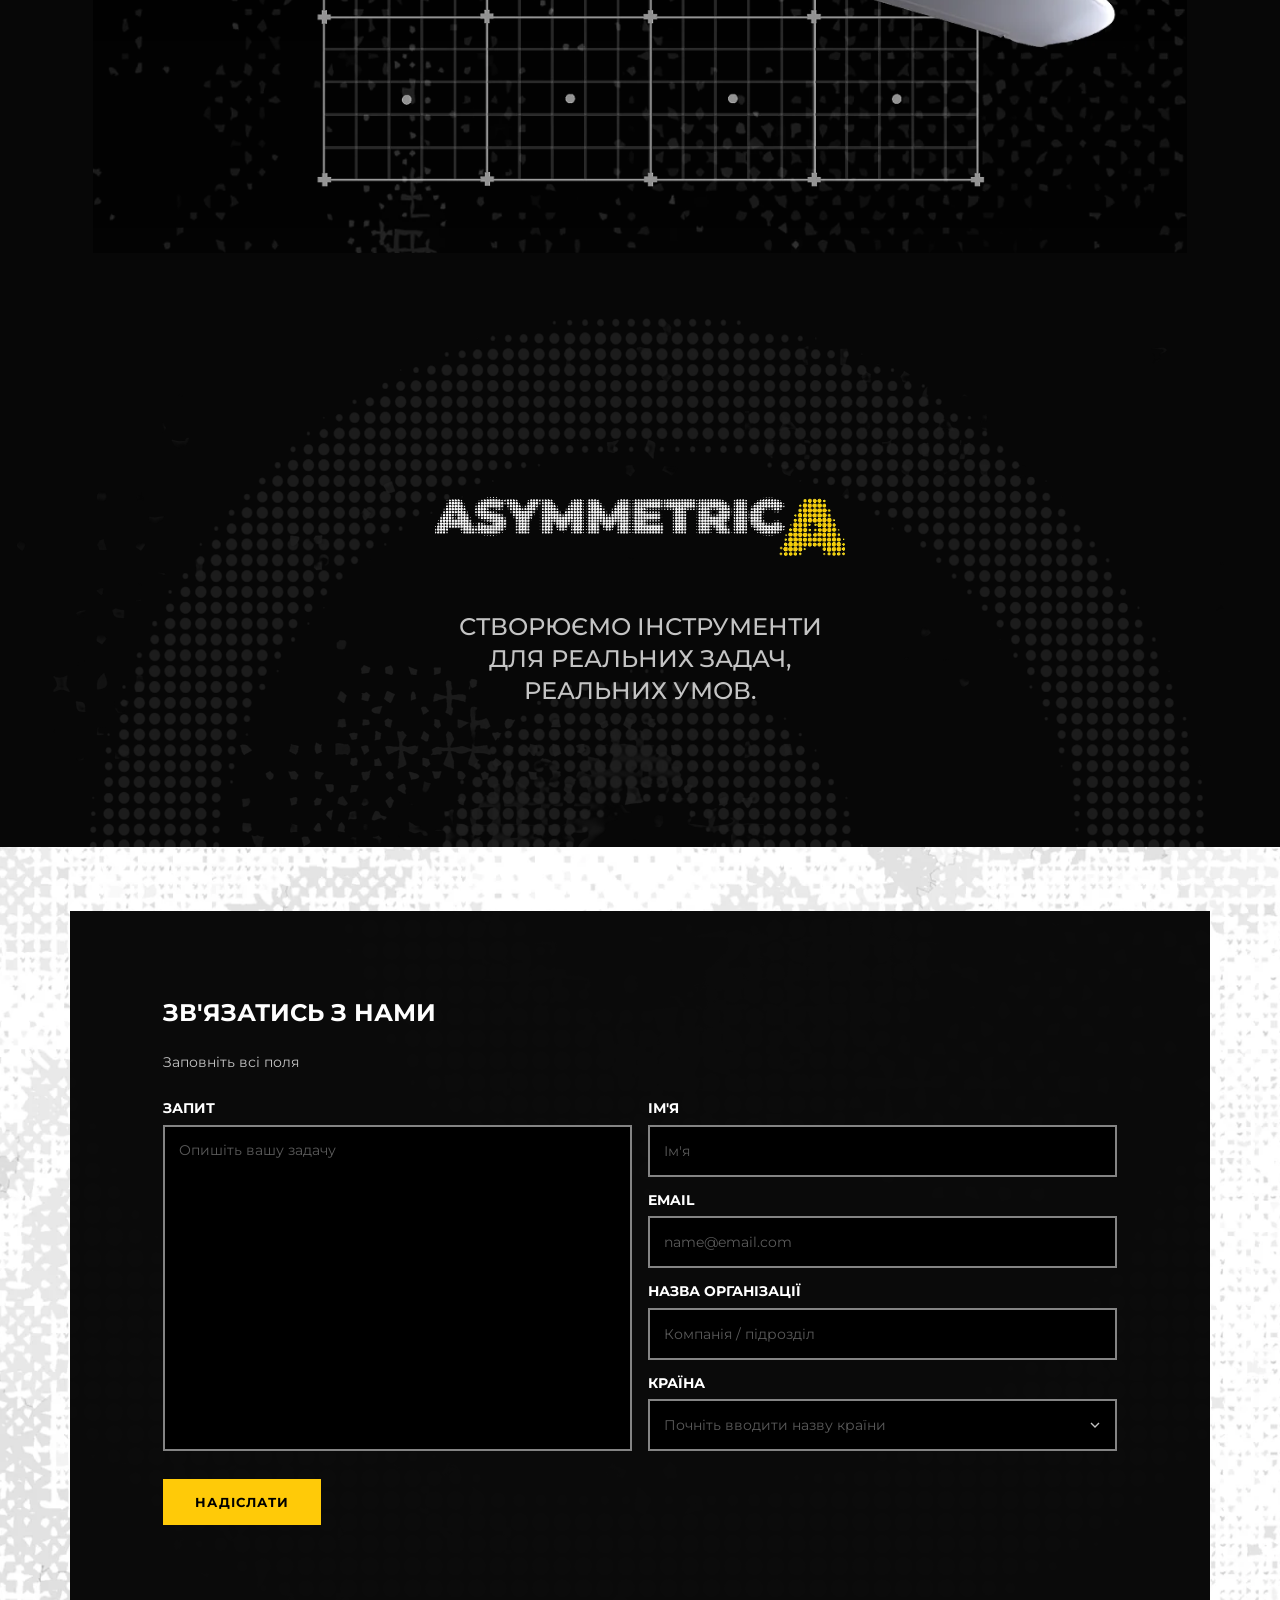
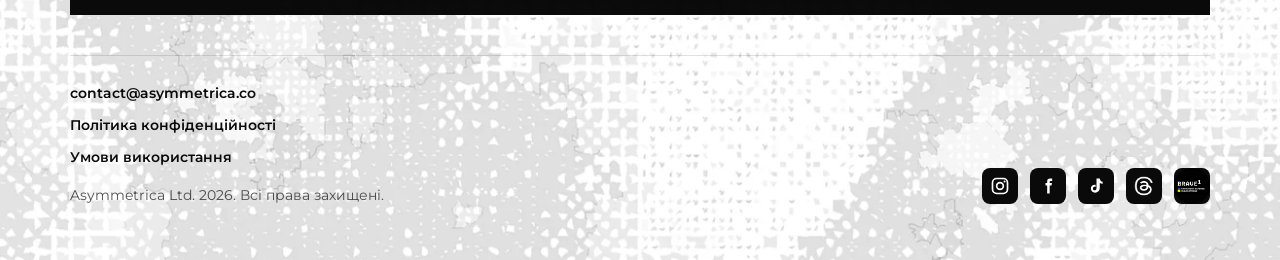
==== commit 193d6517: "Fix mobile browsers reopening the homepage already scrolled down Set history.scrollRestoration to ma" ====
--- a/html/index.html
+++ b/html/index.html
@@ -17,6 +17,18 @@
           document.documentElement.lang = 'en';
         }
       } catch (e) {}
+      // Mobile browsers (esp. after a bfcache restore or returning from the
+      // root redirect page) sometimes reopen this page already scrolled
+      // down to wherever the visitor last was, instead of the top. Force a
+      // fresh top-of-page load whenever the URL has no #anchor of its own.
+      try {
+        if ('scrollRestoration' in history) history.scrollRestoration = 'manual';
+      } catch (e) {}
+      if (!window.location.hash) {
+        window.addEventListener('pageshow', function () {
+          if (!window.location.hash) window.scrollTo(0, 0);
+        });
+      }
     })();
   </script>
 </head>
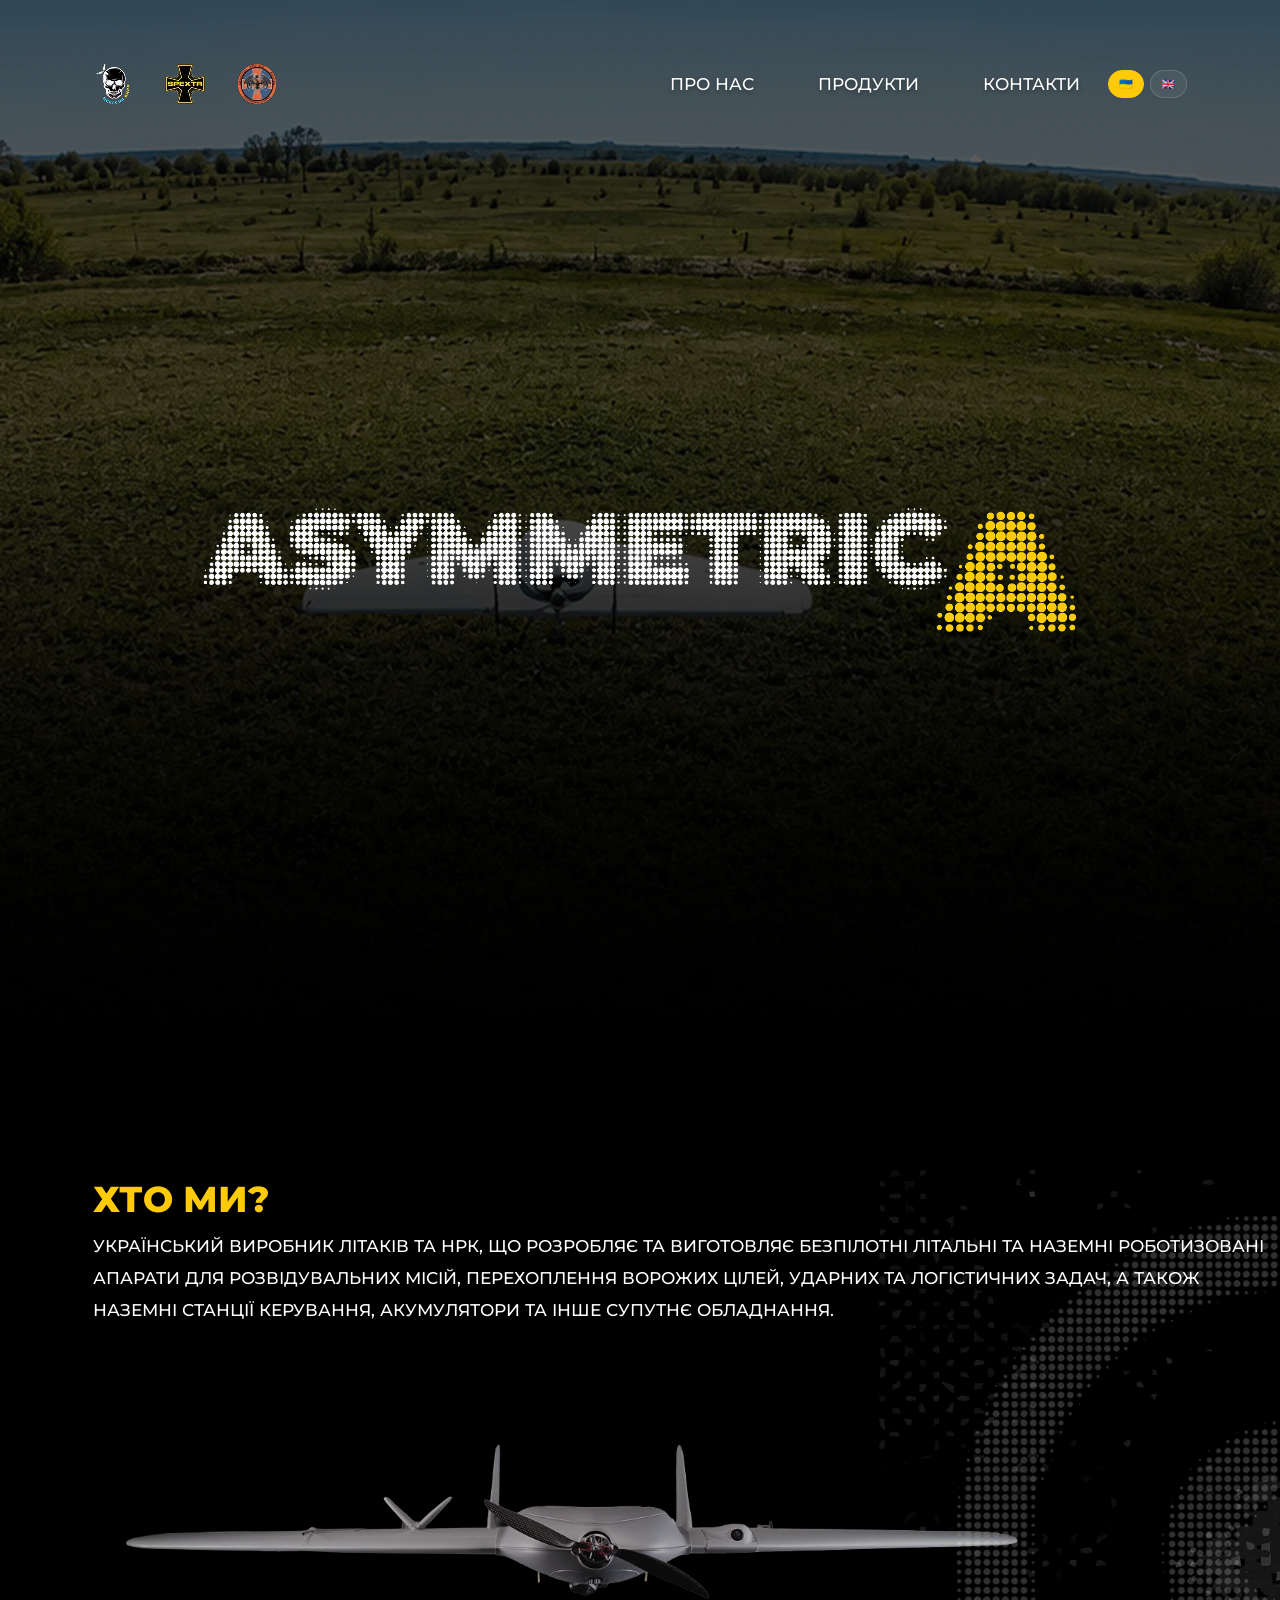
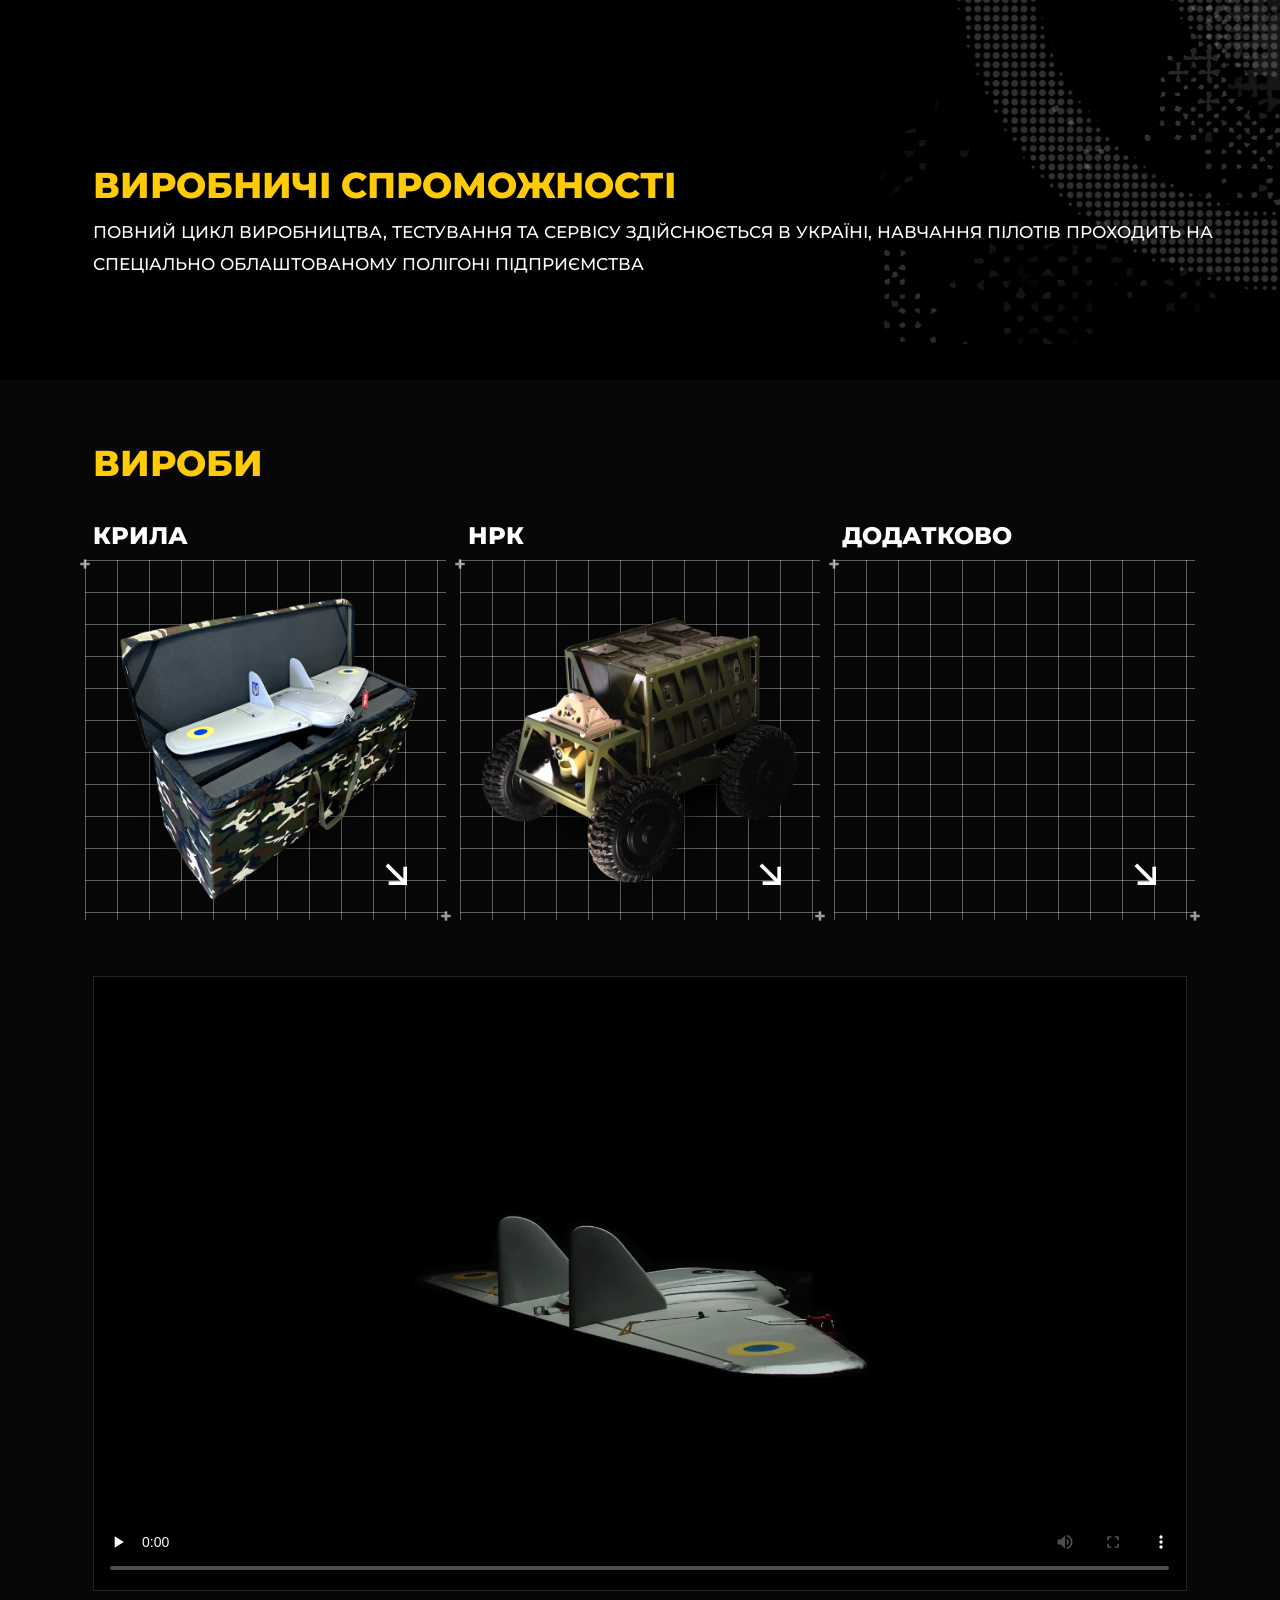
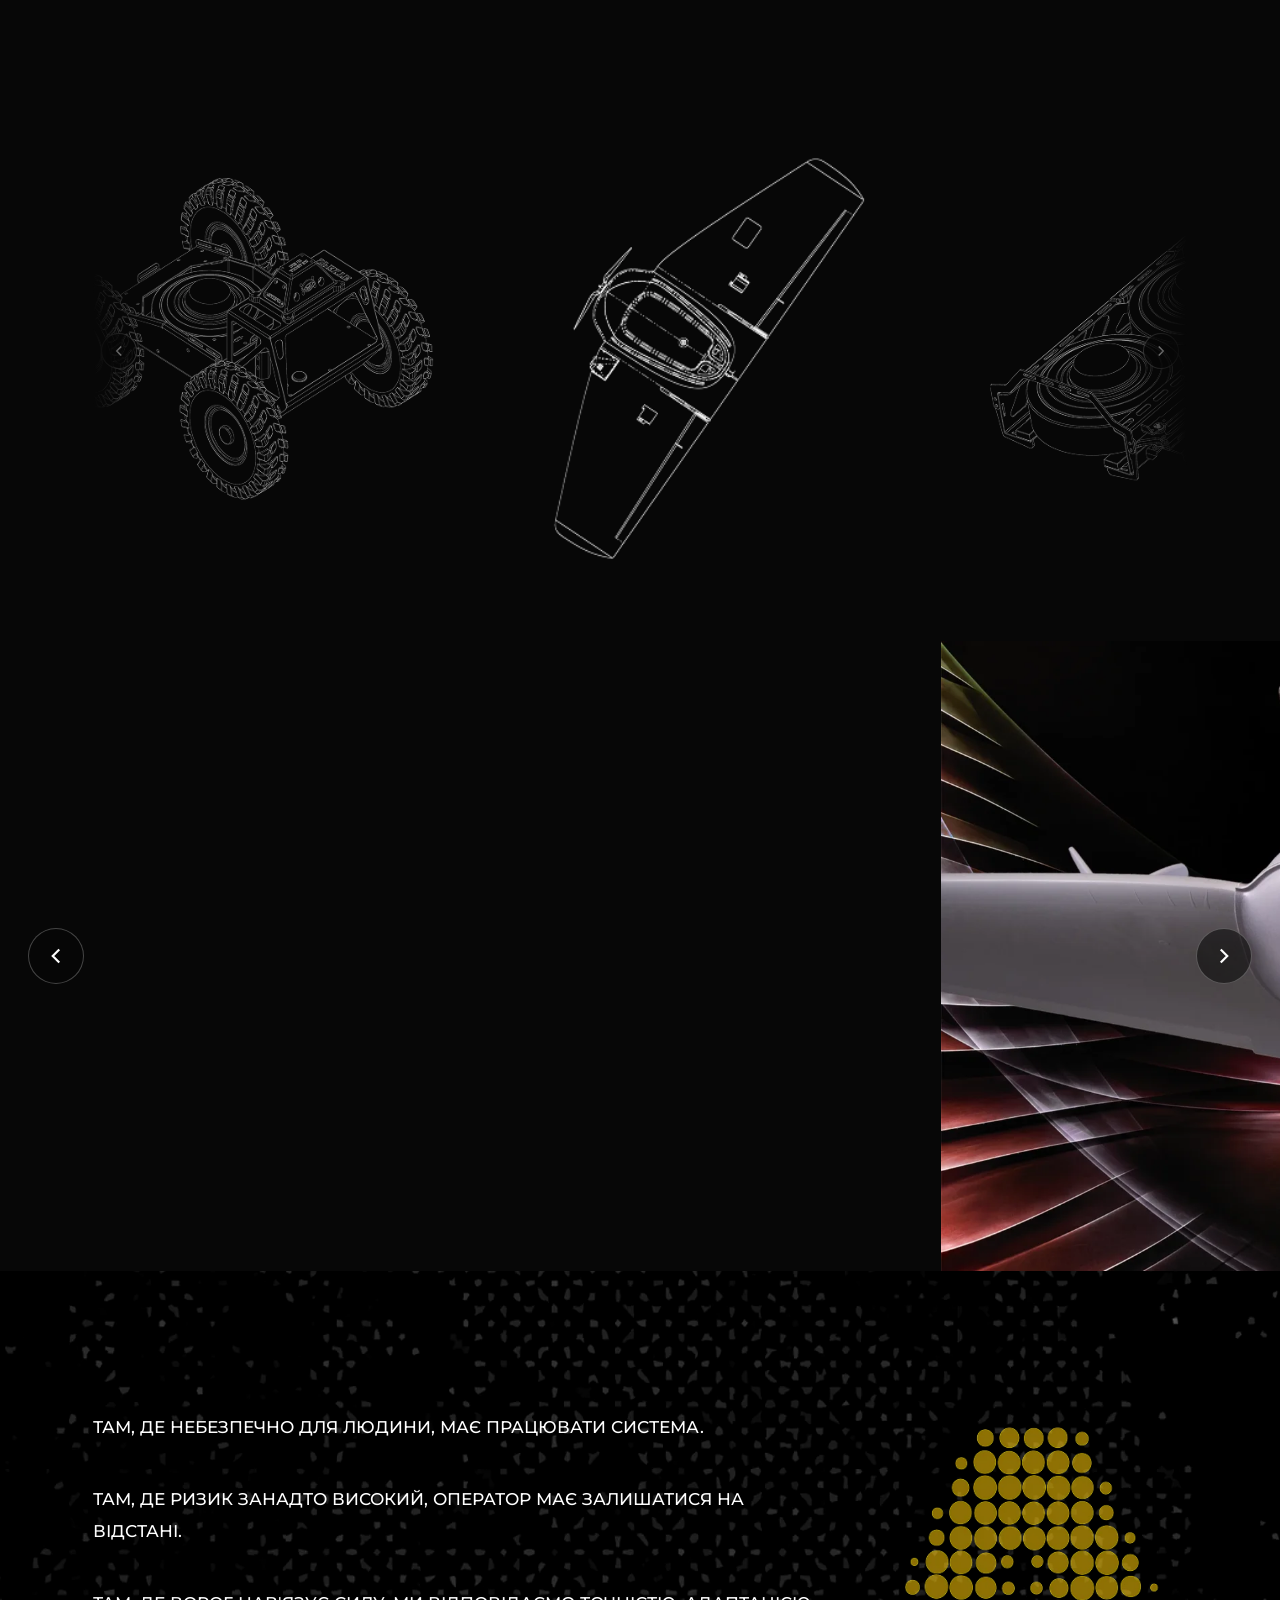
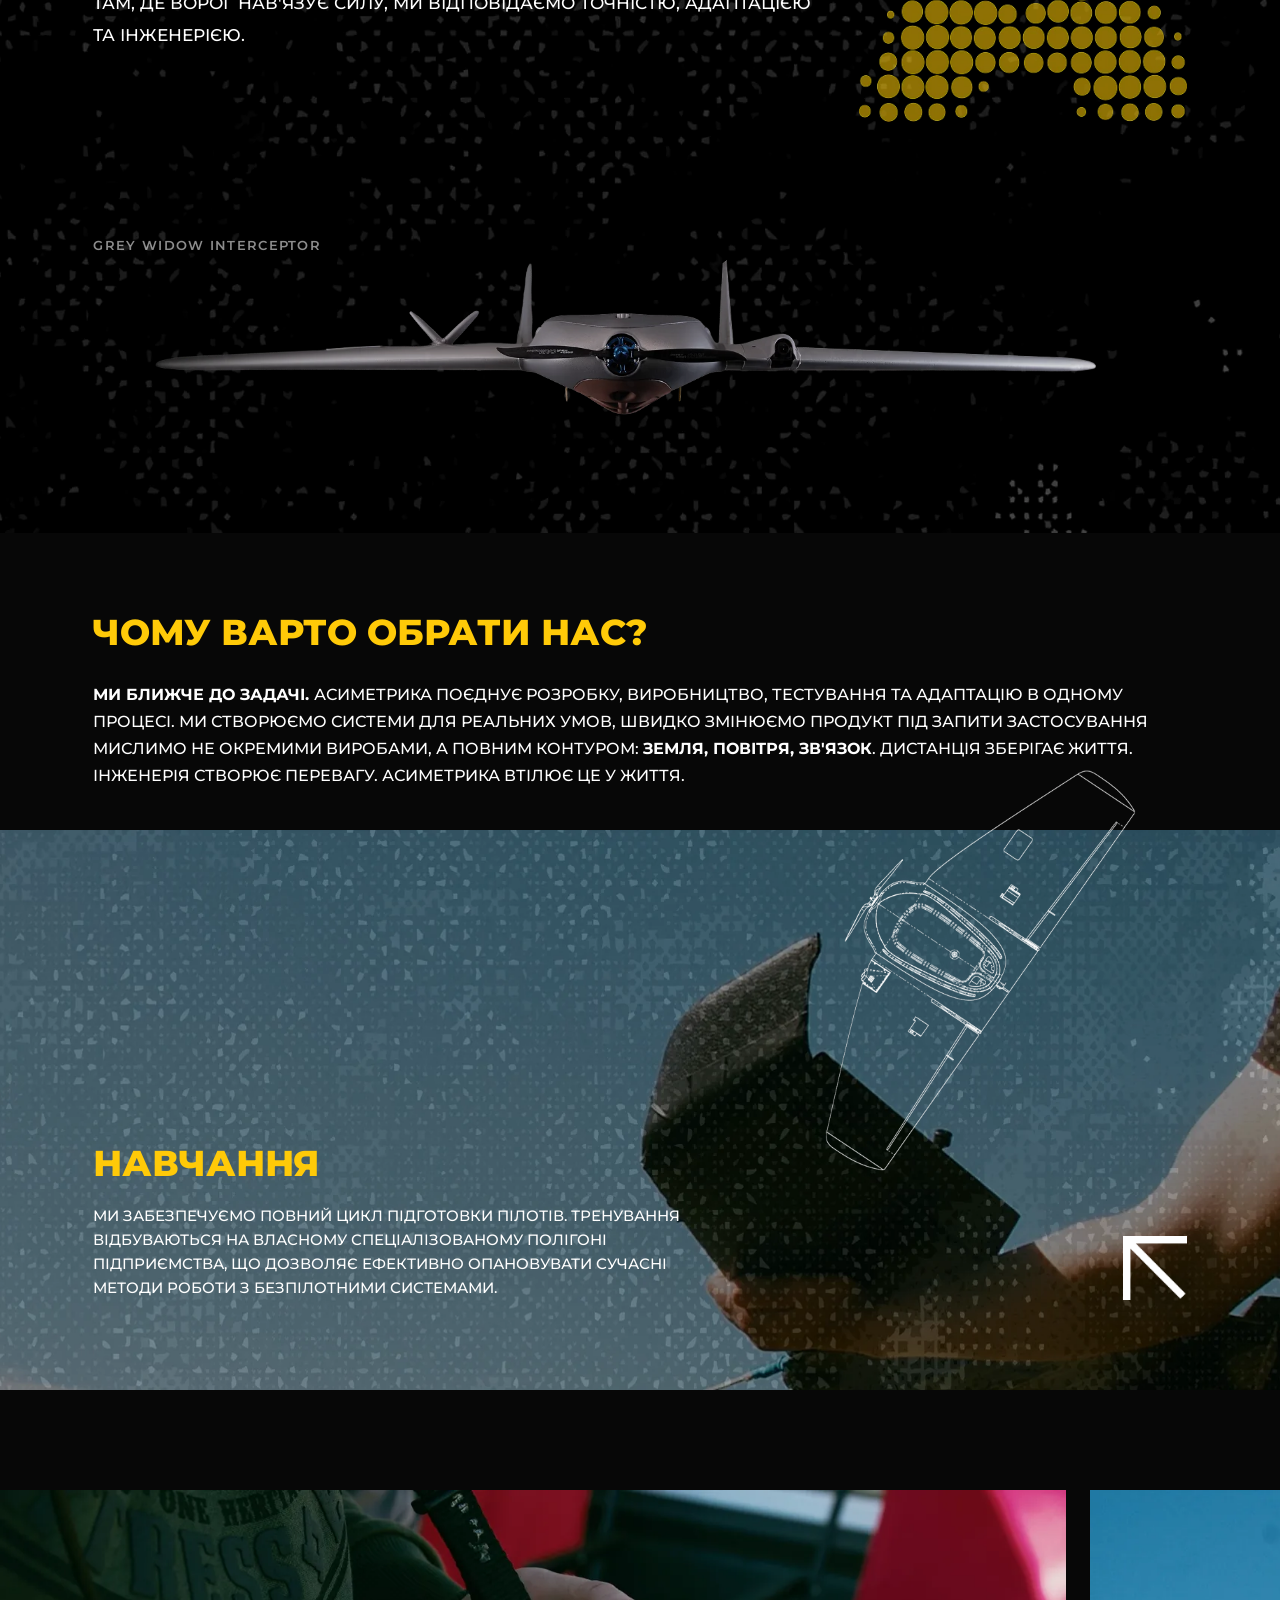
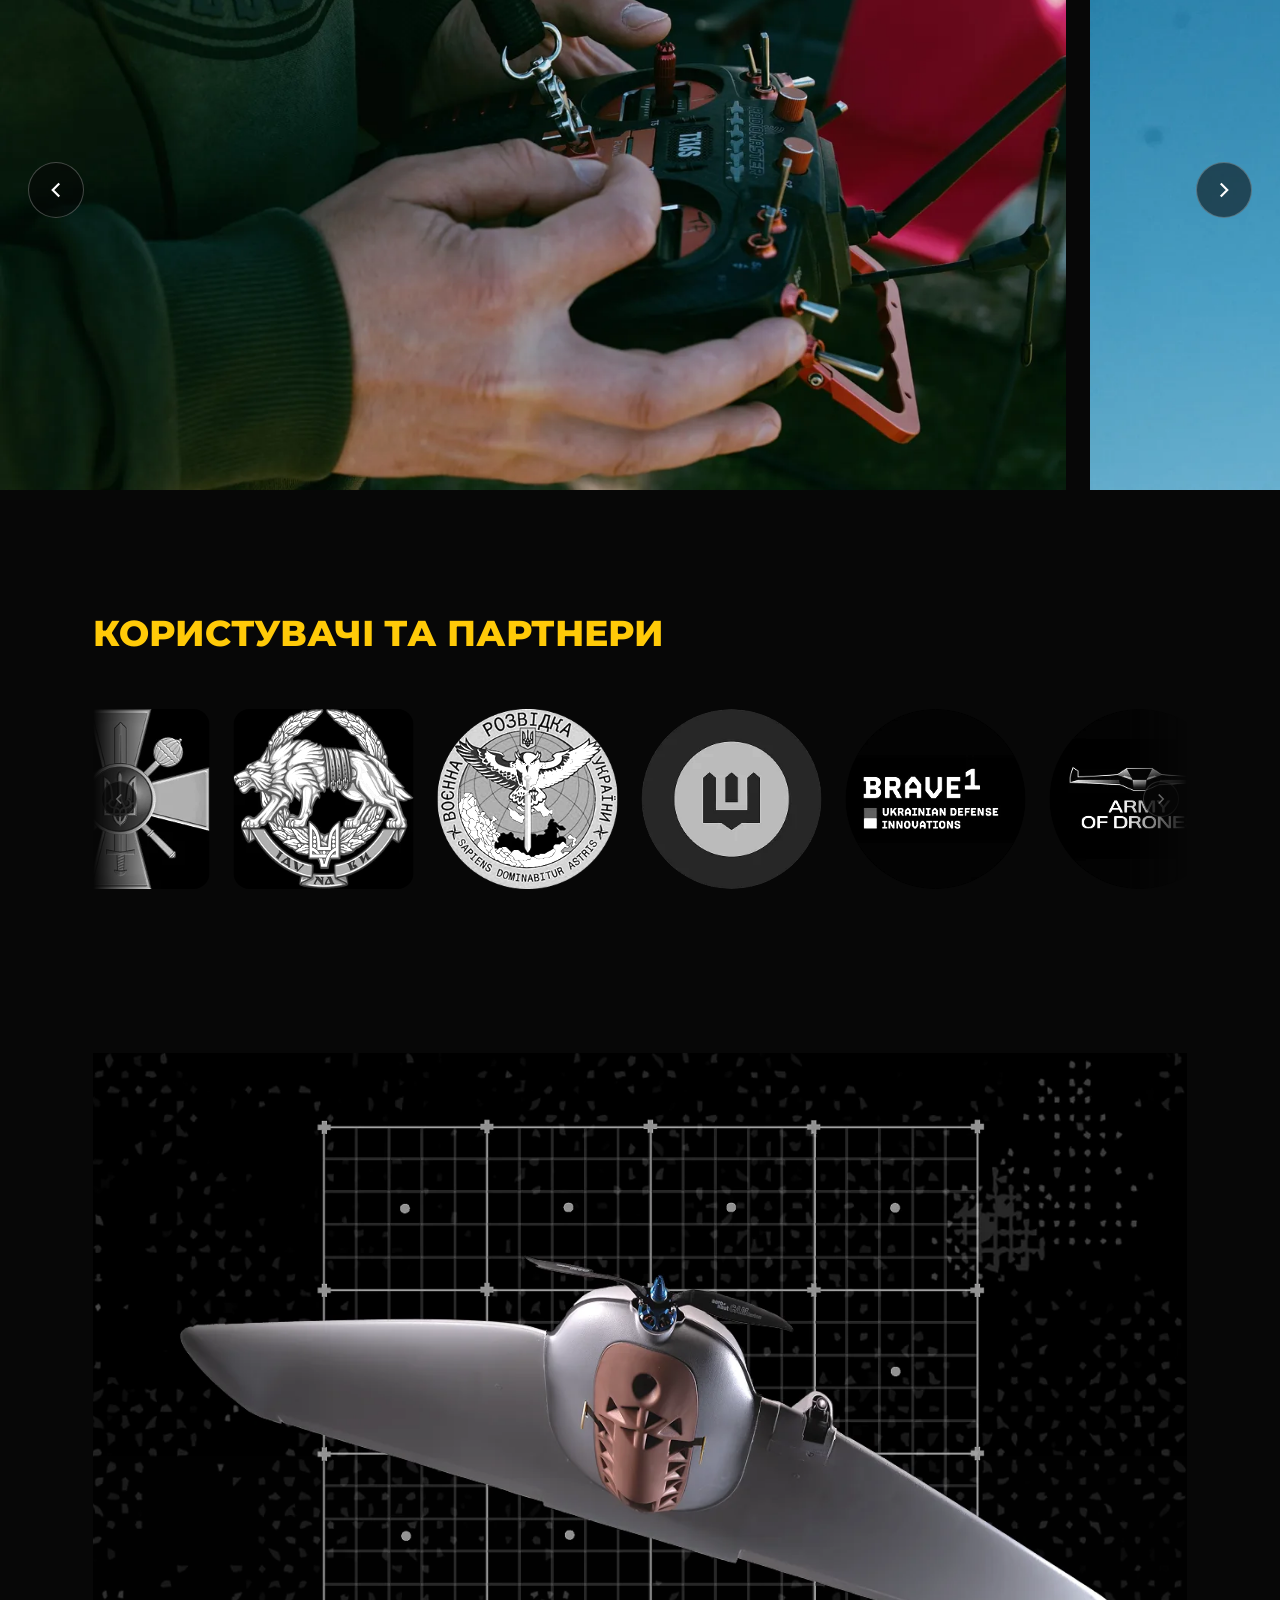
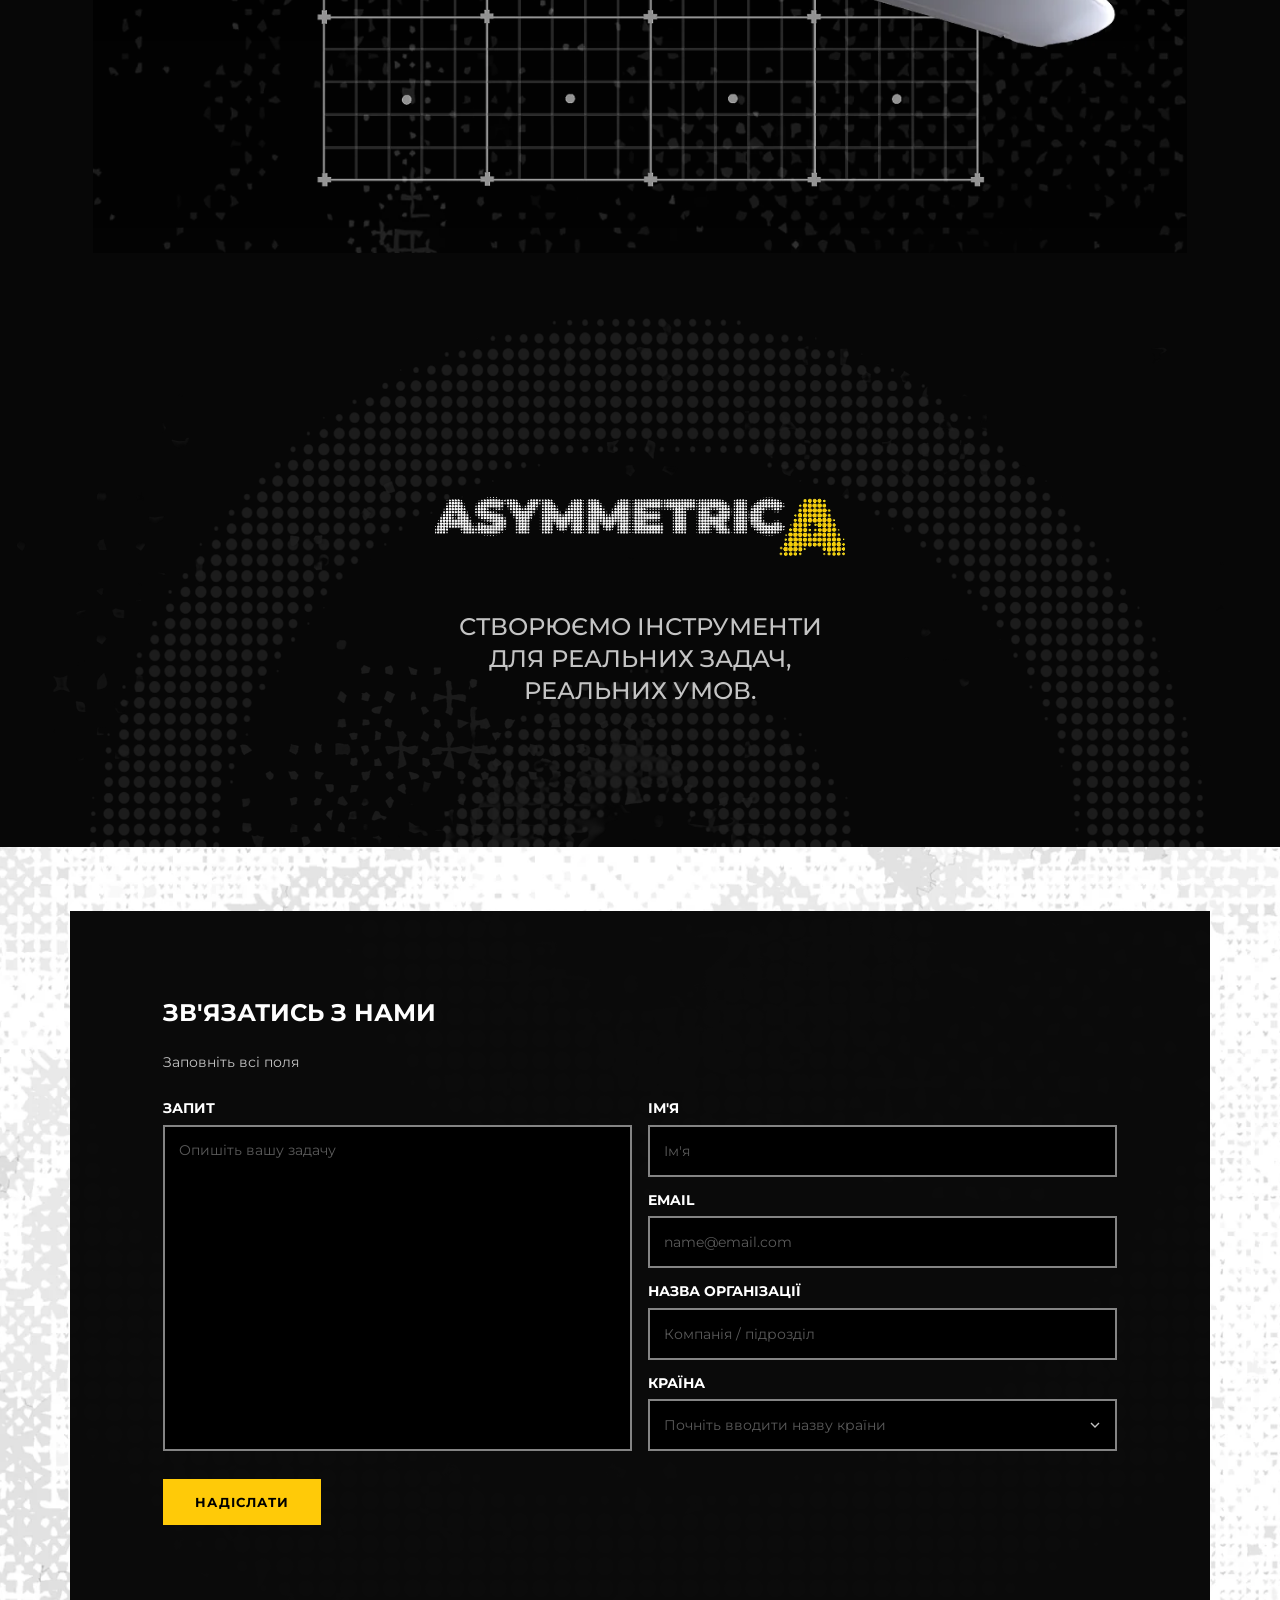
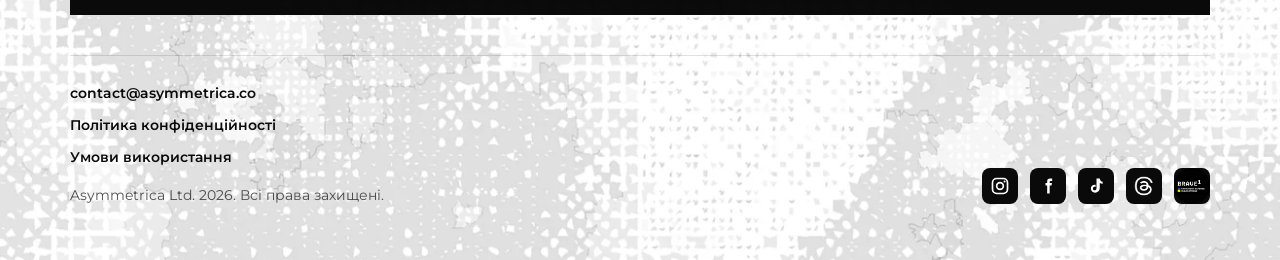
==== commit 2ec7b3bd: "Speed up homepage load: shrink and defer the hero background video Re-encode hero-bg-desktop/mobile." ====
--- a/html/index.html
+++ b/html/index.html
@@ -409,7 +409,7 @@
 
   <script src="../js/countries.js?v=7"></script>
   <script src="../js/mobile-menu.js?v=1"></script>
-  <script src="../js/hero-video.js?v=2"></script>
+  <script src="../js/hero-video.js?v=3"></script>
   <script src="../js/asymmetrica.js?v=24"></script>
 </body>
 </html>
